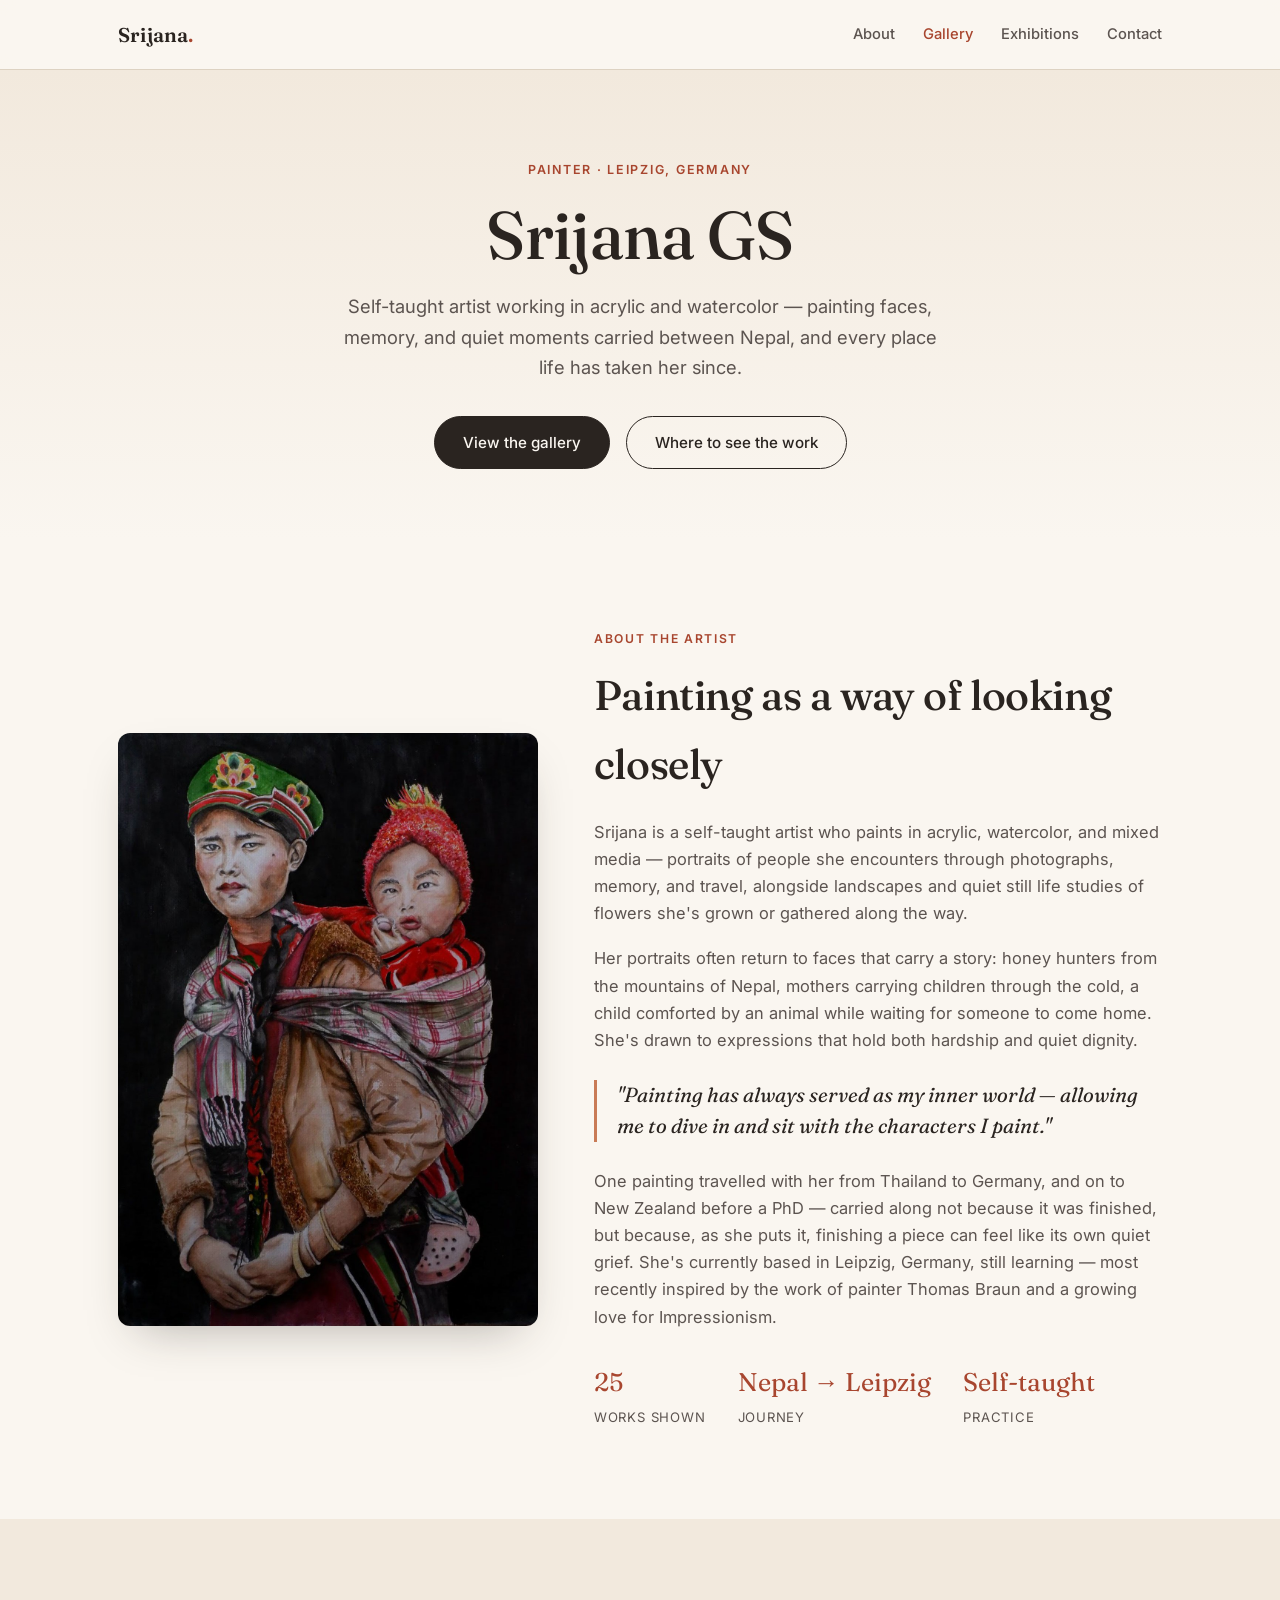
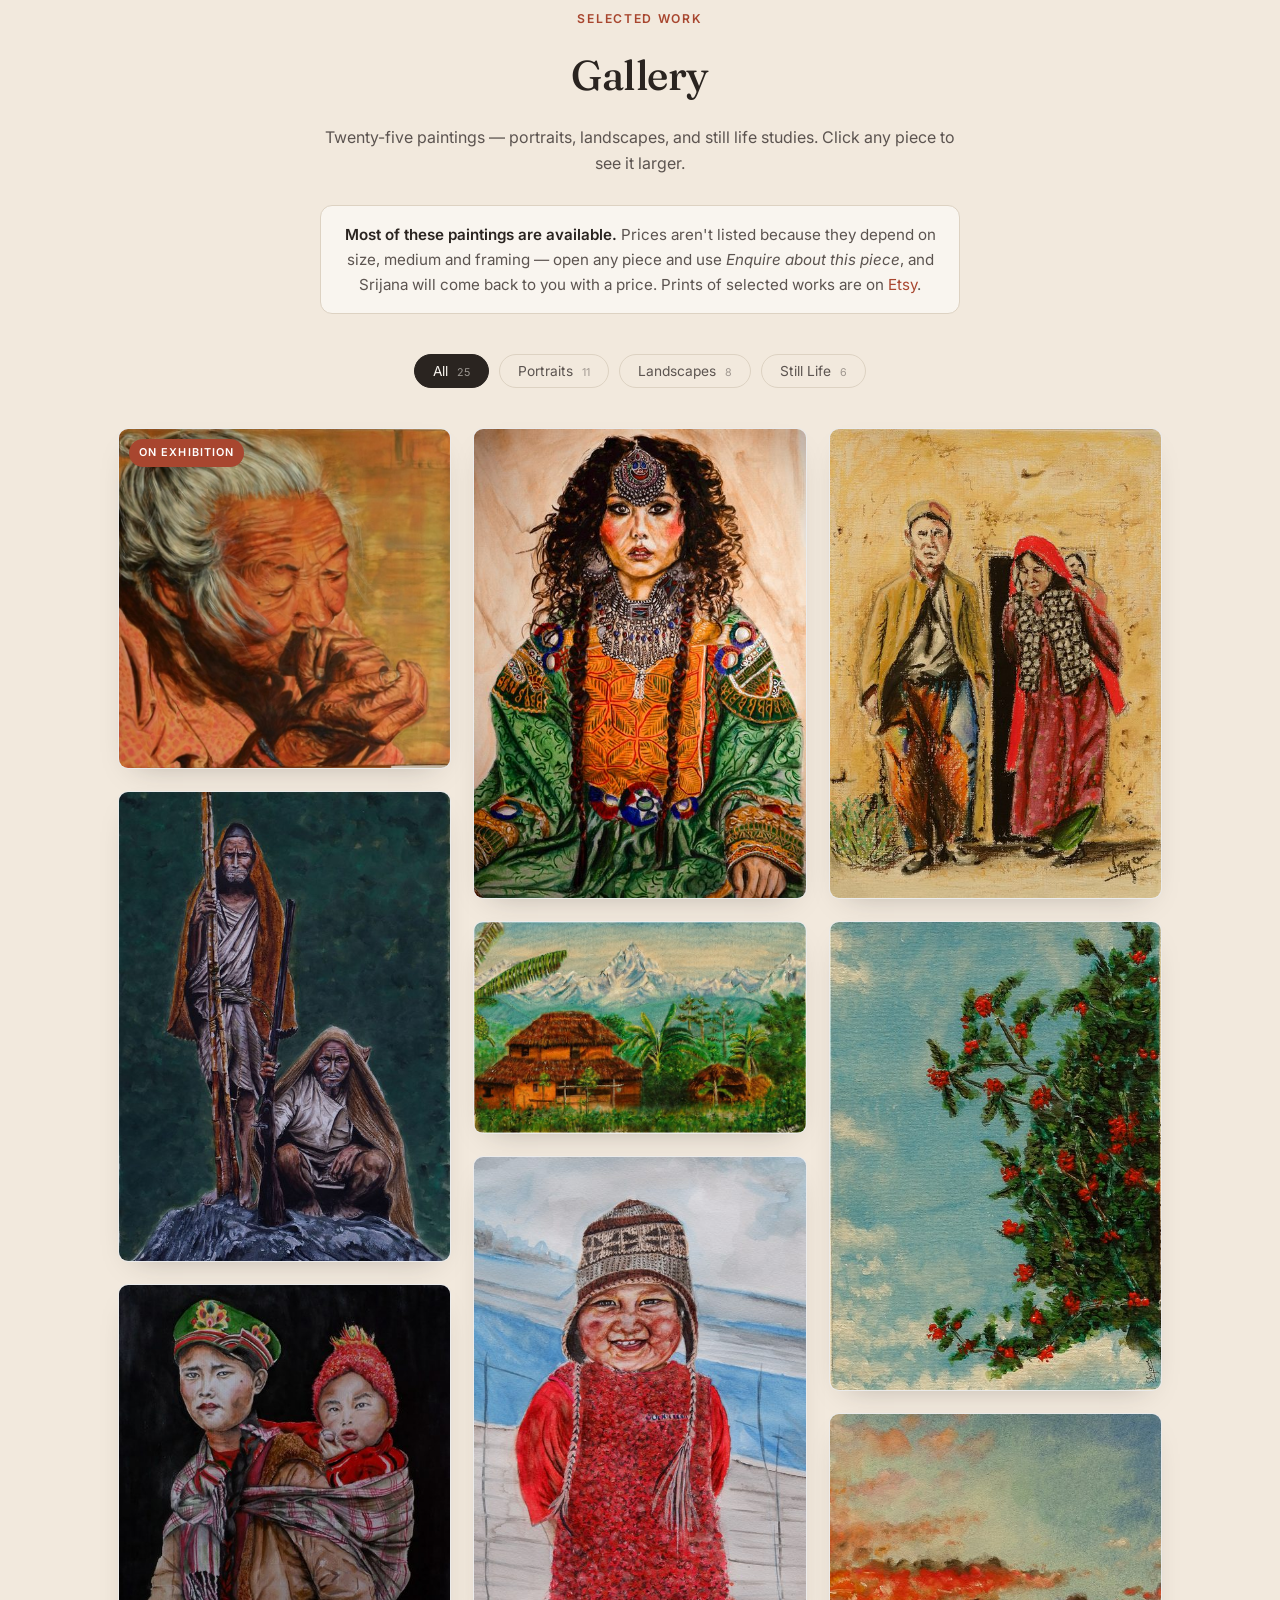
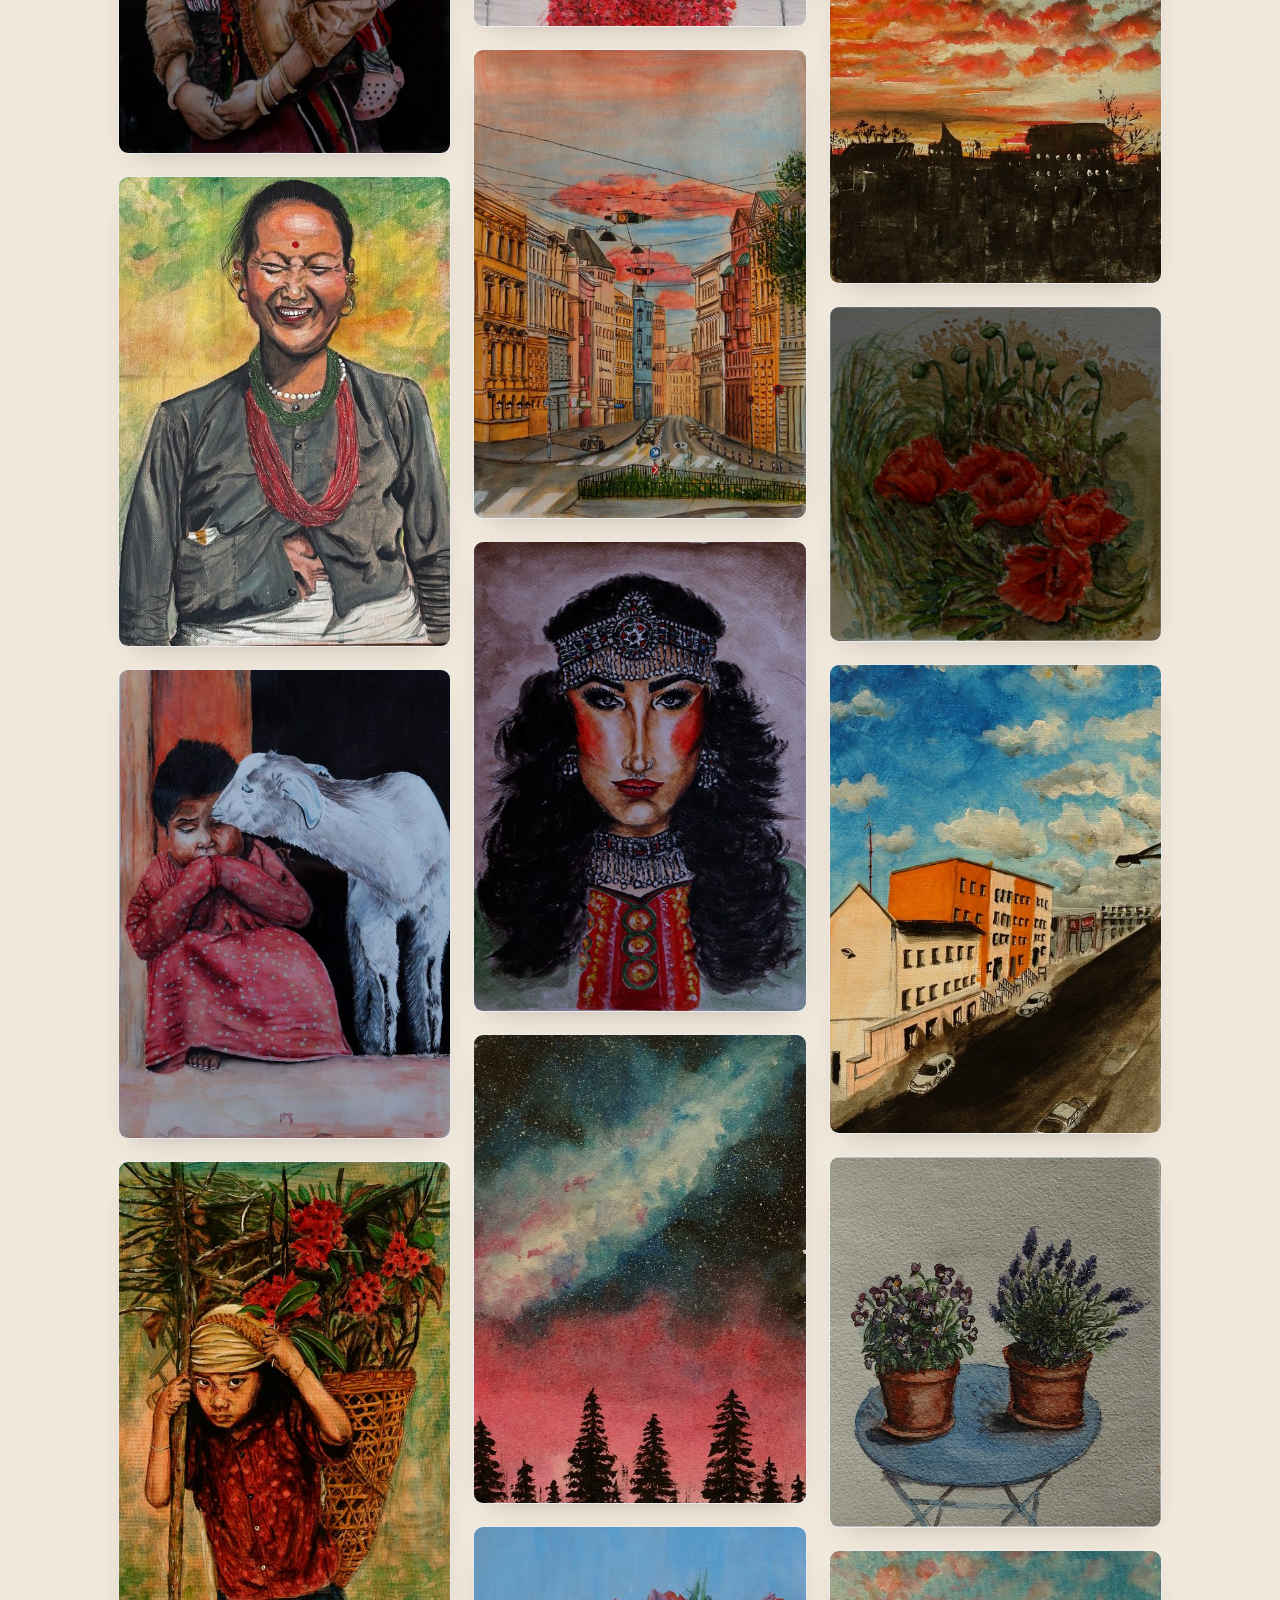
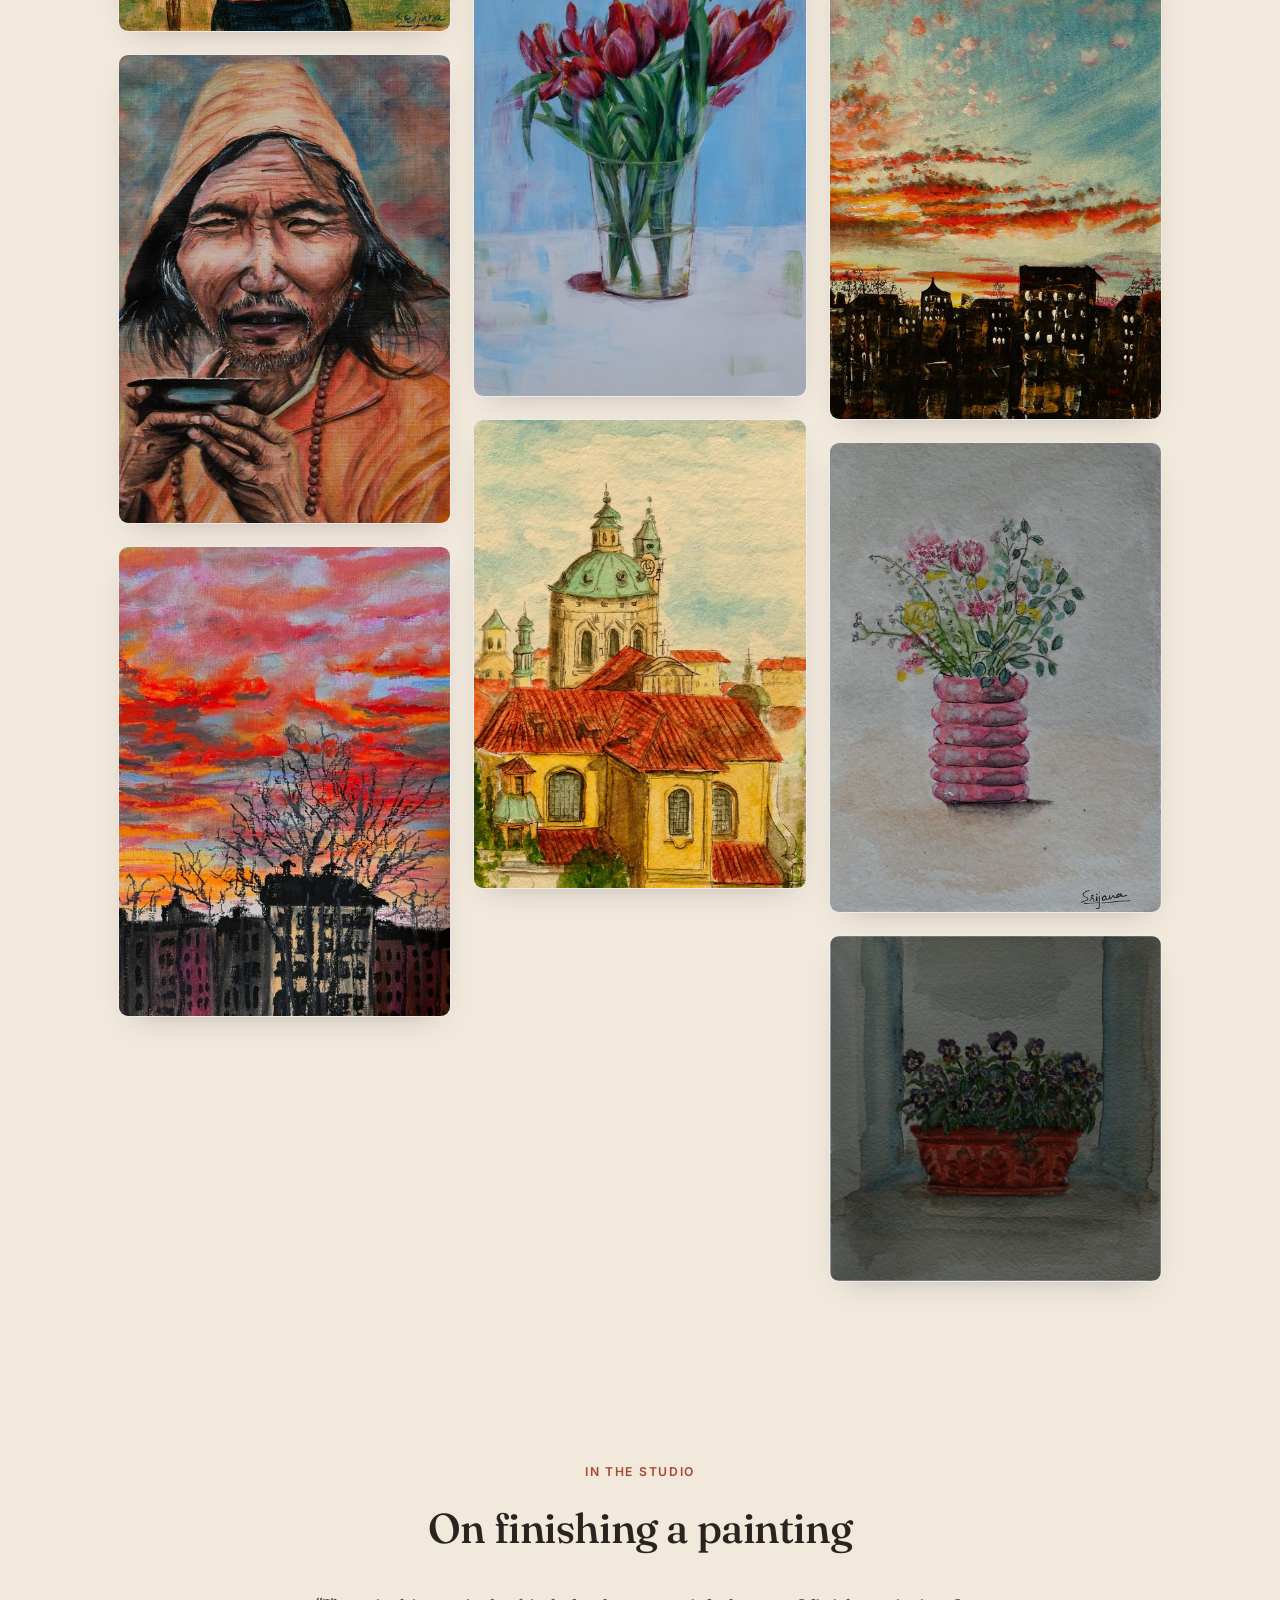
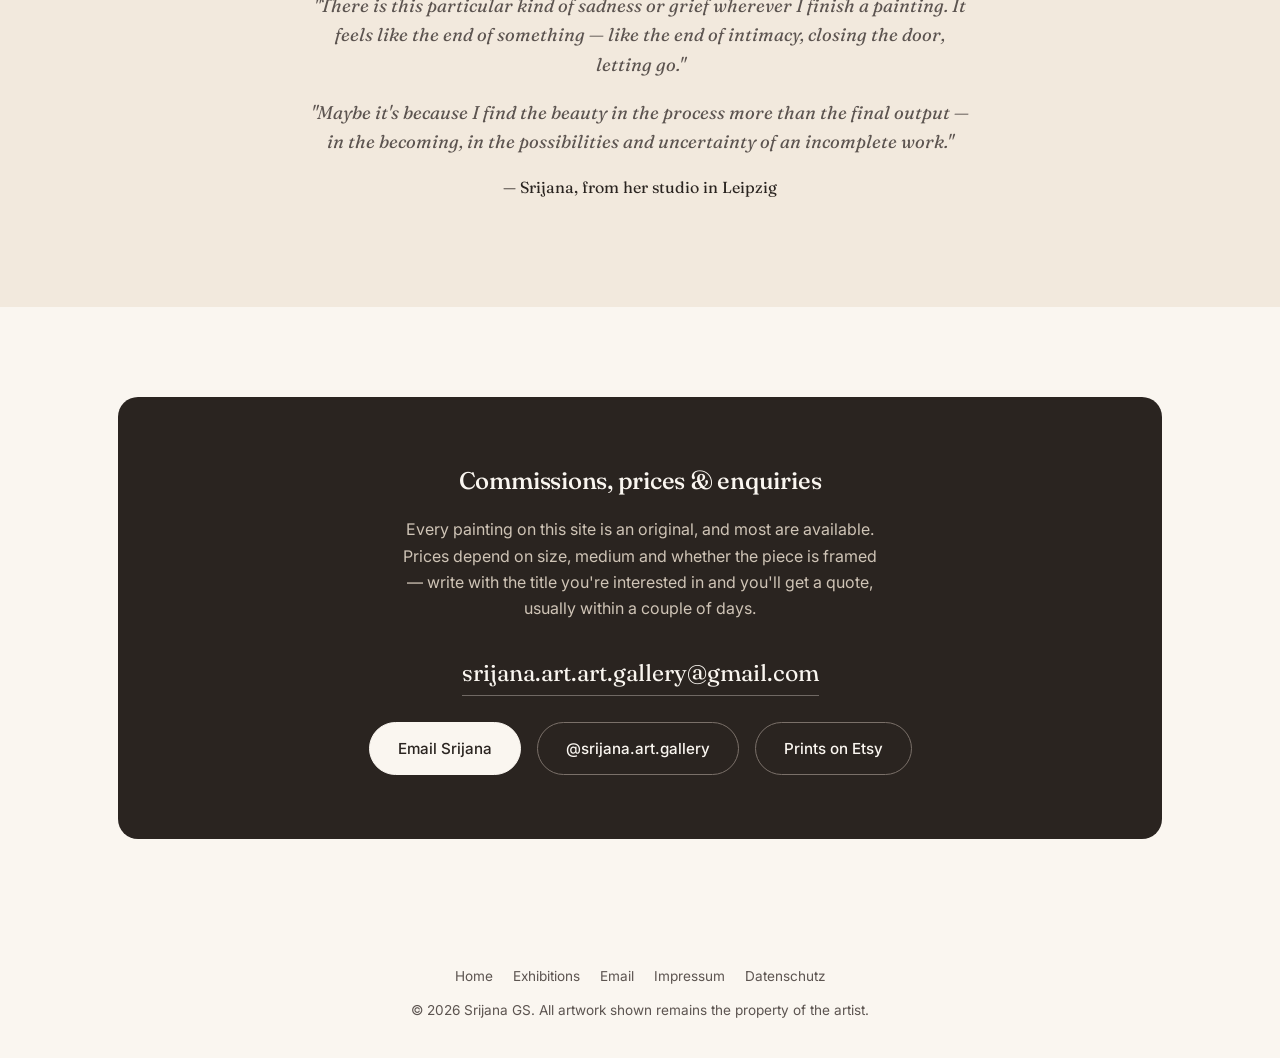
==== index.html @ ed4259ef "Major 1" ====
<!DOCTYPE html>
<html lang="en">
<head>
<meta charset="UTF-8">
<meta name="viewport" content="width=device-width, initial-scale=1.0">
<title>Srijana GS — Artist</title>
<meta name="description" content="Original paintings by Srijana GS — portraits, landscapes and still life in acrylic and watercolour, made between Nepal and Leipzig. Works available; prices on request.">
<meta property="og:title" content="Srijana GS — Artist">
<meta property="og:description" content="Original paintings by Srijana GS — portraits, landscapes and still life in acrylic and watercolour, made between Nepal and Leipzig. Works available; prices on request.">
<meta property="og:type" content="website">
<meta property="og:image" content="images/thumbs/art25.jpg">
<link rel="preconnect" href="https://fonts.googleapis.com">
<link rel="preconnect" href="https://fonts.gstatic.com" crossorigin>
<link href="https://fonts.googleapis.com/css2?family=Fraunces:opsz,wght@9..144,300;9..144,400;9..144,500;9..144,600&family=Inter:wght@300;400;500;600&display=swap" rel="stylesheet">
<link rel="stylesheet" href="css/site.css">
</head>
<body>
<a class="skip-link" href="#main">Skip to content</a>
<header class="site-nav">
  <div class="nav-inner">
    <a class="brand" href="index.html" style="color:inherit;text-decoration:none">Srijana<span>.</span></a>
    <nav class="links">
      <a href="index.html#about">About</a>
      <a href="index.html#gallery" class="current">Gallery</a>
      <a href="exhibitions.html">Exhibitions</a>
      <a href="index.html#contact">Contact</a>
    </nav>
  </div>
</header>
<main id="main">

<section class="hero">
  <div class="wrap">
    <div class="kicker">Painter · Leipzig, Germany</div>
    <h1>Srijana GS</h1>
    <p class="lede">Self-taught artist working in acrylic and watercolor — painting faces, memory, and quiet moments carried between Nepal, and every place life has taken her since.</p>
    <div class="cta-row">
      <a href="#gallery" class="btn btn-solid">View the gallery</a>
      <a href="exhibitions.html" class="btn btn-outline">Where to see the work</a>
    </div>
  </div>
</section>

<section id="about">
  <div class="wrap about-grid">
    <div class="about-portrait">
      <img src="images/web/art1.jpg" width="1275" height="1800" alt="Portrait painting by Srijana GS of a mother carrying her child in a traditional woven wrap">
    </div>
    <div class="about-text">
      <div class="section-head" style="text-align:left; margin: 0 0 20px;">
        <div class="kicker">About the artist</div>
        <h2 style="margin-bottom: 0;">Painting as a way of looking closely</h2>
      </div>
      <p>Srijana is a self-taught artist who paints in acrylic, watercolor, and mixed media — portraits of people she encounters through photographs, memory, and travel, alongside landscapes and quiet still life studies of flowers she's grown or gathered along the way.</p>
      <p>Her portraits often return to faces that carry a story: honey hunters from the mountains of Nepal, mothers carrying children through the cold, a child comforted by an animal while waiting for someone to come home. She's drawn to expressions that hold both hardship and quiet dignity.</p>
      <div class="quote">"Painting has always served as my inner world — allowing me to dive in and sit with the characters I paint."</div>
      <p>One painting travelled with her from Thailand to Germany, and on to New Zealand before a PhD — carried along not because it was finished, but because, as she puts it, finishing a piece can feel like its own quiet grief. She's currently based in Leipzig, Germany, still learning — most recently inspired by the work of painter Thomas Braun and a growing love for Impressionism.</p>
      <div class="about-facts">
        <div class="fact"><span class="num">25</span><span class="label">Works shown</span></div>
        <div class="fact"><span class="num">Nepal → Leipzig</span><span class="label">Journey</span></div>
        <div class="fact"><span class="num">Self-taught</span><span class="label">Practice</span></div>
      </div>
    </div>
  </div>
</section>

<section id="gallery" style="background: var(--paper-warm);">
  <div class="wrap">
    <div class="section-head">
      <div class="kicker">Selected work</div>
      <h2>Gallery</h2>
      <p>Twenty-five paintings — portraits, landscapes, and still life studies. Click any piece to see it larger.</p>
    </div>

    <div class="avail-note">
      <strong>Most of these paintings are available.</strong> Prices aren't listed because they depend on size, medium and framing — open any piece and use <em>Enquire about this piece</em>, and Srijana will come back to you with a price. Prints of selected works are on <a href="https://www.etsy.com/shop/SrijanaArtGallery" target="_blank" rel="noopener">Etsy</a>.
    </div>

    <div class="gallery-filter">
      <button class="filter-btn active" data-filter="all">All <span class="count">25</span></button>
      <button class="filter-btn" data-filter="portrait">Portraits <span class="count">11</span></button>
      <button class="filter-btn" data-filter="landscape">Landscapes <span class="count">8</span></button>
      <button class="filter-btn" data-filter="still-life">Still Life <span class="count">6</span></button>
    </div>

    <div class="gallery-grid">
      <figure class="art-card" data-cat="portrait" tabindex="0" role="button" aria-label="View The Morning Pipe larger"
              data-full="images/web/art25.jpg"
              data-title="The Morning Pipe"
              data-medium="Acrylic on canvas"
              data-desc="An elderly woman draws on her pipe, both hands cupped around it, the whole painting held within one range of warm ochre and rose. This is the work now hanging in the open-air gallery at Am Kunstwinkel in Markkleeberg."
              data-exhibition="exhibition-kunstwinkel.html">
        <span class="badge badge-exhibited">On exhibition</span>
        <img src="images/thumbs/art25.jpg" width="1510" height="1545" loading="lazy" decoding="async" alt="Painting of an elderly woman with grey hair smoking a pipe held in both cupped hands">
        <figcaption class="art-caption"><strong>The Morning Pipe</strong>Acrylic on canvas</figcaption>
      </figure>

      <figure class="art-card" data-cat="portrait" tabindex="0" role="button" aria-label="View Honey Hunters of Nepal larger"
              data-full="images/web/art3.jpg"
              data-title="Honey Hunters of Nepal"
              data-medium="Acrylic on 180gsm paper, A3"
              data-desc="Begun in February 2022 and completed over a year and a half later, referenced from a documentary cover photo by a French journalist. “I was captivated by the intensity in their eyes, the fearless expression on their faces, and their unwavering courage.”">
        <img src="images/thumbs/art3.jpg" width="1275" height="1800" loading="lazy" decoding="async" alt="Painting of two honey hunters of Nepal on a rock, one standing with a pole and one crouching">
        <figcaption class="art-caption"><strong>Honey Hunters of Nepal</strong>Acrylic on 180gsm paper, A3</figcaption>
      </figure>

      <figure class="art-card" data-cat="portrait" tabindex="0" role="button" aria-label="View Carried larger"
              data-full="images/web/art1.jpg"
              data-title="Carried"
              data-medium="Watercolour"
              data-desc="A painting close to the artist&#x27;s heart — begun in Thailand and completed in Germany before travelling on to New Zealand for the start of a PhD. “I have carried this painting wherever I go, and each time I see it, it reminds me to keep practicing art.”">
        <img src="images/thumbs/art1.jpg" width="1275" height="1800" loading="lazy" decoding="async" alt="Watercolour portrait of a mother carrying her child on her back in a plaid woven wrap">
        <figcaption class="art-caption"><strong>Carried</strong>Watercolour</figcaption>
      </figure>

      <figure class="art-card" data-cat="portrait" tabindex="0" role="button" aria-label="View Laughter larger"
              data-full="images/web/art16.jpg"
              data-title="Laughter"
              data-medium="Acrylic on canvas"
              data-desc="A woman caught mid-laugh, eyes closed, coral and pearl at her throat — a portrait about joy more than likeness.">
        <img src="images/thumbs/art16.jpg" width="1275" height="1800" loading="lazy" decoding="async" alt="Portrait of a laughing woman wearing red coral and white pearl necklaces">
        <figcaption class="art-caption"><strong>Laughter</strong>Acrylic on canvas</figcaption>
      </figure>

      <figure class="art-card" data-cat="portrait" tabindex="0" role="button" aria-label="View Waiting larger"
              data-full="images/web/art6.jpg"
              data-title="Waiting"
              data-medium="Watercolour &amp; mixed media"
              data-desc="The second time the artist has returned to this scene: a goat consoling a child who is home alone, waiting for her mother to return. “I can never get enough of this picture.”">
        <img src="images/thumbs/art6.jpg" width="1275" height="1800" loading="lazy" decoding="async" alt="Painting of a young child in a red dress comforted by a white goat in a doorway">
        <figcaption class="art-caption"><strong>Waiting</strong>Watercolour &amp; mixed media</figcaption>
      </figure>

      <figure class="art-card" data-cat="portrait" tabindex="0" role="button" aria-label="View Carrying Rhododendrons larger"
              data-full="images/web/art9.jpg"
              data-title="Carrying Rhododendrons"
              data-medium="Acrylic on canvas"
              data-desc="A girl steadies a doko basket heavy with lali gurans, caught mid-step on the walk home.">
        <img src="images/thumbs/art9.jpg" width="1275" height="1800" loading="lazy" decoding="async" alt="Painting of a girl carrying a woven basket filled with red rhododendron branches">
        <figcaption class="art-caption"><strong>Carrying Rhododendrons</strong>Acrylic on canvas</figcaption>
      </figure>

      <figure class="art-card" data-cat="portrait" tabindex="0" role="button" aria-label="View Butter Tea larger"
              data-full="images/web/art4.jpg"
              data-title="Butter Tea"
              data-medium="Acrylic"
              data-desc="An older man in saffron pauses over a bowl held in both hands — prayer beads, long hair, and a face weathered by altitude.">
        <img src="images/thumbs/art4.jpg" width="1275" height="1800" loading="lazy" decoding="async" alt="Acrylic portrait of an older man in an orange robe drinking from a bowl held in both hands">
        <figcaption class="art-caption"><strong>Butter Tea</strong>Acrylic</figcaption>
      </figure>

      <figure class="art-card" data-cat="landscape" tabindex="0" role="button" aria-label="View Sky on Fire larger"
              data-full="images/web/art13.jpg"
              data-title="Sky on Fire"
              data-medium="Acrylic"
              data-desc="A bare winter tree held against a sunset that fills the whole upper half of the paper.">
        <img src="images/thumbs/art13.jpg" width="1275" height="1800" loading="lazy" decoding="async" alt="Acrylic painting of a bare tree silhouetted against a fiery red and orange sunset over buildings">
        <figcaption class="art-caption"><strong>Sky on Fire</strong>Acrylic</figcaption>
      </figure>

      <figure class="art-card" data-cat="portrait" tabindex="0" role="button" aria-label="View The Green Dress larger"
              data-full="images/web/art17.jpg"
              data-title="The Green Dress"
              data-medium="Acrylic &amp; watercolour"
              data-desc="Embroidery, mirrorwork and silver rendered thread by thread around a calm, direct gaze.">
        <img src="images/thumbs/art17.jpg" width="1275" height="1800" loading="lazy" decoding="async" alt="Portrait of a woman in an embroidered green and orange dress with silver jewellery and long braids">
        <figcaption class="art-caption"><strong>The Green Dress</strong>Acrylic &amp; watercolour</figcaption>
      </figure>

      <figure class="art-card" data-cat="landscape" tabindex="0" role="button" aria-label="View Home Below the Mountains larger"
              data-full="images/web/art22.jpg"
              data-title="Home Below the Mountains"
              data-medium="Acrylic"
              data-desc="A thatched house among banana palms, with the snow peaks standing over the valley behind it.">
        <img src="images/thumbs/art22.jpg" width="1725" height="1102" loading="lazy" decoding="async" alt="Acrylic painting of a thatched Nepali house among green palms with snow mountains behind">
        <figcaption class="art-caption"><strong>Home Below the Mountains</strong>Acrylic</figcaption>
      </figure>

      <figure class="art-card" data-cat="portrait" tabindex="0" role="button" aria-label="View Winter Smile larger"
              data-full="images/web/art2.jpg"
              data-title="Winter Smile"
              data-medium="Watercolour"
              data-desc="A child grinning out from under a knitted cap, bundled in red against the snow and the open sky behind.">
        <img src="images/thumbs/art2.jpg" width="1275" height="1800" loading="lazy" decoding="async" alt="Watercolour portrait of a smiling child in a knitted hat and red clothing in a snowy landscape">
        <figcaption class="art-caption"><strong>Winter Smile</strong>Watercolour</figcaption>
      </figure>

      <figure class="art-card" data-cat="landscape" tabindex="0" role="button" aria-label="View Street at Dusk larger"
              data-full="images/web/art7.jpg"
              data-title="Street at Dusk"
              data-medium="Watercolour"
              data-desc="Tram wires strung across a European street as the evening sky turns coral above the rooftops.">
        <img src="images/thumbs/art7.jpg" width="1275" height="1800" loading="lazy" decoding="async" alt="Watercolour of a European city street with tram wires and coral clouds at sunset">
        <figcaption class="art-caption"><strong>Street at Dusk</strong>Watercolour</figcaption>
      </figure>

      <figure class="art-card" data-cat="portrait" tabindex="0" role="button" aria-label="View Adorned larger"
              data-full="images/web/art8.jpg"
              data-title="Adorned"
              data-medium="Acrylic"
              data-desc="A portrait built around silver — headdress, choker, and the steady, unblinking gaze beneath them.">
        <img src="images/thumbs/art8.jpg" width="1275" height="1800" loading="lazy" decoding="async" alt="Portrait of a woman wearing an ornate silver headdress and choker with dark curled hair">
        <figcaption class="art-caption"><strong>Adorned</strong>Acrylic</figcaption>
      </figure>

      <figure class="art-card" data-cat="landscape" tabindex="0" role="button" aria-label="View Milky Way larger"
              data-full="images/web/art14.jpg"
              data-title="Milky Way"
              data-medium="Watercolour"
              data-desc="Pines cut black against the galaxy, with the last of the sunset still glowing along the horizon.">
        <img src="images/thumbs/art14.jpg" width="1275" height="1800" loading="lazy" decoding="async" alt="Watercolour of the Milky Way over silhouetted pine trees with a pink horizon">
        <figcaption class="art-caption"><strong>Milky Way</strong>Watercolour</figcaption>
      </figure>

      <figure class="art-card" data-cat="still-life" tabindex="0" role="button" aria-label="View Tulips in a Glass larger"
              data-full="images/web/art5.jpg"
              data-title="Tulips in a Glass"
              data-medium="Acrylic"
              data-desc="Red tulips leaning out of a plain drinking glass, painted loosely against a wash of spring blue.">
        <img src="images/thumbs/art5.jpg" width="1273" height="1800" loading="lazy" decoding="async" alt="Acrylic still life of red tulips in a clear glass against a blue background">
        <figcaption class="art-caption"><strong>Tulips in a Glass</strong>Acrylic</figcaption>
      </figure>

      <figure class="art-card" data-cat="landscape" tabindex="0" role="button" aria-label="View Red Roofs larger"
              data-full="images/web/art18.jpg"
              data-title="Red Roofs"
              data-medium="Watercolour"
              data-desc="Tiled rooftops climbing towards a green copper dome — an old European city seen from above.">
        <img src="images/thumbs/art18.jpg" width="1275" height="1800" loading="lazy" decoding="async" alt="Watercolour of red tiled rooftops and a green copper dome in an old European city">
        <figcaption class="art-caption"><strong>Red Roofs</strong>Watercolour</figcaption>
      </figure>

      <figure class="art-card" data-cat="portrait" tabindex="0" role="button" aria-label="View In the Doorway larger"
              data-full="images/web/art15.jpg"
              data-title="In the Doorway"
              data-medium="Pastel"
              data-desc="Two figures pausing at a threshold, drawn in soft pastel on a sun-warmed ochre wall.">
        <img src="images/thumbs/art15.jpg" width="1275" height="1800" loading="lazy" decoding="async" alt="Pastel drawing of a man and a woman in a red headscarf standing beside a dark doorway">
        <figcaption class="art-caption"><strong>In the Doorway</strong>Pastel</figcaption>
      </figure>

      <figure class="art-card" data-cat="still-life" tabindex="0" role="button" aria-label="View Berries Against the Sky larger"
              data-full="images/web/art23.jpg"
              data-title="Berries Against the Sky"
              data-medium="Acrylic"
              data-desc="Looking straight up through a berry-laden branch into a clouded blue — painted from below.">
        <img src="images/thumbs/art23.jpg" width="1275" height="1800" loading="lazy" decoding="async" alt="Acrylic painting of red berries and green foliage against a blue and white sky">
        <figcaption class="art-caption"><strong>Berries Against the Sky</strong>Acrylic</figcaption>
      </figure>

      <figure class="art-card" data-cat="landscape" tabindex="0" role="button" aria-label="View Evening Sky II larger"
              data-full="images/web/art11.jpg"
              data-title="Evening Sky II"
              data-medium="Watercolour"
              data-desc="The same hour, painted again — banks of cloud catching fire above a low, darkening skyline.">
        <img src="images/thumbs/art11.jpg" width="1275" height="1800" loading="lazy" decoding="async" alt="Watercolour of red and orange sunset clouds above a dark rooftop skyline">
        <figcaption class="art-caption"><strong>Evening Sky II</strong>Watercolour</figcaption>
      </figure>

      <figure class="art-card" data-cat="still-life" tabindex="0" role="button" aria-label="View Poppies, Study larger"
              data-full="images/web/art20.jpg"
              data-title="Poppies, Study"
              data-medium="Watercolour sketchbook"
              data-desc="A sketchbook study of poppies, made while the artist was studying the work of painter Thomas Braun and his admiration for Monet. “His way of thinking about painting felt honest, generous, and perspective-shifting.”">
        <img src="images/thumbs/art20.jpg" width="1178" height="1187" loading="lazy" decoding="async" alt="Watercolour sketchbook study of red poppies and seed heads">
        <figcaption class="art-caption"><strong>Poppies, Study</strong>Watercolour sketchbook</figcaption>
      </figure>

      <figure class="art-card" data-cat="landscape" tabindex="0" role="button" aria-label="View Corner House larger"
              data-full="images/web/art12.jpg"
              data-title="Corner House"
              data-medium="Acrylic"
              data-desc="An orange corner block under a big, moving sky — a quiet street painted from an upstairs window.">
        <img src="images/thumbs/art12.jpg" width="1275" height="1800" loading="lazy" decoding="async" alt="Acrylic painting of an orange corner building on a street beneath a cloudy blue sky">
        <figcaption class="art-caption"><strong>Corner House</strong>Acrylic</figcaption>
      </figure>

      <figure class="art-card" data-cat="still-life" tabindex="0" role="button" aria-label="View Two Pots larger"
              data-full="images/web/art19.jpg"
              data-title="Two Pots"
              data-medium="Watercolour"
              data-desc="Pansies and lavender sharing a blue bistro table, painted in a single quiet sitting.">
        <img src="images/thumbs/art19.jpg" width="1114" height="1241" loading="lazy" decoding="async" alt="Watercolour of two terracotta pots of pansies and lavender on a blue garden table">
        <figcaption class="art-caption"><strong>Two Pots</strong>Watercolour</figcaption>
      </figure>

      <figure class="art-card" data-cat="landscape" tabindex="0" role="button" aria-label="View Evening Sky I larger"
              data-full="images/web/art10.jpg"
              data-title="Evening Sky I"
              data-medium="Watercolour"
              data-desc="A small study of dusk — lit windows appearing one by one beneath a sky still burning at the edges.">
        <img src="images/thumbs/art10.jpg" width="1275" height="1800" loading="lazy" decoding="async" alt="Small watercolour study of a city skyline at sunset with lit windows">
        <figcaption class="art-caption"><strong>Evening Sky I</strong>Watercolour</figcaption>
      </figure>

      <figure class="art-card" data-cat="still-life" tabindex="0" role="button" aria-label="View Wildflowers larger"
              data-full="images/web/art24.jpg"
              data-title="Wildflowers"
              data-medium="Watercolour"
              data-desc="A handful of garden flowers dropped into a coiled clay vase, loose and unfussed.">
        <img src="images/thumbs/art24.jpg" width="1275" height="1800" loading="lazy" decoding="async" alt="Watercolour of small wildflowers in a coiled pink clay vase">
        <figcaption class="art-caption"><strong>Wildflowers</strong>Watercolour</figcaption>
      </figure>

      <figure class="art-card" data-cat="still-life" tabindex="0" role="button" aria-label="View Window Box larger"
              data-full="images/web/art21.jpg"
              data-title="Window Box"
              data-medium="Watercolour"
              data-desc="Dark pansies crowding a terracotta trough set into a cool stone window ledge.">
        <img src="images/thumbs/art21.jpg" width="1122" height="1170" loading="lazy" decoding="async" alt="Watercolour of purple pansies in a terracotta window box on a stone ledge">
        <figcaption class="art-caption"><strong>Window Box</strong>Watercolour</figcaption>
      </figure>
    </div>
  </div>
</section>

<section id="process" class="process">
  <div class="wrap process-grid">
    <div class="section-head" style="margin-bottom: 28px;">
      <div class="kicker">In the studio</div>
      <h2 style="margin-bottom: 0;">On finishing a painting</h2>
    </div>
    <div class="process-text">
      <p>"There is this particular kind of sadness or grief wherever I finish a painting. It feels like the end of something — like the end of intimacy, closing the door, letting go."</p>
      <p>"Maybe it's because I find the beauty in the process more than the final output — in the becoming, in the possibilities and uncertainty of an incomplete work."</p>
      <p style="color: var(--ink); font-style: normal; font-size: 1rem;">— Srijana, from her studio in Leipzig</p>
    </div>
  </div>
</section>

<section id="contact">
  <div class="wrap">
    <div class="contact-box">
      <h2>Commissions, prices &amp; enquiries</h2>
      <p>Every painting on this site is an original, and most are available. Prices depend on size, medium and whether the piece is framed — write with the title you're interested in and you'll get a quote, usually within a couple of days.</p>
      <a class="contact-email" href="mailto:srijana.art.art.gallery@gmail.com">srijana.art.art.gallery@gmail.com</a>
      <div class="contact-links">
        <a href="mailto:srijana.art.art.gallery@gmail.com?subject=Painting%20enquiry" class="btn btn-solid">Email Srijana</a>
        <a href="https://www.instagram.com/srijana.art.gallery/" target="_blank" rel="noopener" class="btn btn-outline">@srijana.art.gallery</a>
        <a href="https://www.etsy.com/shop/SrijanaArtGallery" target="_blank" rel="noopener" class="btn btn-outline">Prints on Etsy</a>
      </div>
    </div>
  </div>
</section>
</main>
<footer>
  <div class="wrap">
    <div class="footer-links">
      <a href="index.html">Home</a>
      <a href="exhibitions.html">Exhibitions</a>
      <a href="mailto:srijana.art.art.gallery@gmail.com">Email</a>
      <a href="impressum.html">Impressum</a>
      <a href="datenschutz.html">Datenschutz</a>
    </div>
    &copy; <span id="year">2026</span> Srijana GS. All artwork shown remains the property of the artist.
  </div>
</footer>
<script>document.getElementById('year').textContent = new Date().getFullYear();</script>

<div class="lightbox" id="lightbox" role="dialog" aria-modal="true" aria-label="Artwork viewer">
  <button class="lb-btn lightbox-close" id="lb-close" aria-label="Close">&times;</button>
  <button class="lb-btn lightbox-prev" id="lb-prev" aria-label="Previous artwork">&#8249;</button>
  <button class="lb-btn lightbox-next" id="lb-next" aria-label="Next artwork">&#8250;</button>
  <div class="lightbox-content">
    <img id="lightbox-img" src="" alt="">
    <div class="lightbox-info">
      <strong id="lightbox-title"></strong>
      <span class="medium" id="lightbox-medium"></span>
      <p id="lightbox-desc"></p>
      <div class="lightbox-actions">
        <a class="btn btn-solid" id="lb-enquire" href="#">Enquire about this piece</a>
        <a class="btn btn-outline hidden" id="lb-exhibition" href="#">See it on exhibition</a>
      </div>
    </div>
  </div>
  <div class="lightbox-counter" id="lightbox-counter"></div>
</div>

<script>
(function () {
  var EMAIL = 'srijana.art.art.gallery@gmail.com';
  var cards    = Array.prototype.slice.call(document.querySelectorAll('.art-card'));
  var lightbox = document.getElementById('lightbox');
  if (!lightbox || !cards.length) return;
  var lbImg    = document.getElementById('lightbox-img');
  var enquire  = document.getElementById('lb-enquire');
  var exhLink  = document.getElementById('lb-exhibition');
  var current  = -1;
  var lastFocus = null;

  function visibleCards() {
    return cards.filter(function (c) { return !c.classList.contains('hidden'); });
  }

  // Builds the prefilled enquiry email so the visitor never has to describe the piece.
  function mailtoFor(card) {
    var title  = card.dataset.title;
    var medium = card.dataset.medium;
    var subject = 'Enquiry: "' + title + '"';
    var body =
      'Hello Srijana,\n\n' +
      'I saw "' + title + '" (' + medium + ') on your website and would like to know more.\n\n' +
      'Could you tell me:\n' +
      '  \u2022 the price\n' +
      '  \u2022 the size, and whether it is framed\n' +
      '  \u2022 whether it can be shipped, and roughly what that would cost\n\n' +
      'Thank you,\n';
    return 'mailto:' + EMAIL +
           '?subject=' + encodeURIComponent(subject) +
           '&body='   + encodeURIComponent(body);
  }

  function show(card) {
    var list = visibleCards();
    var i = list.indexOf(card);
    if (i === -1) return;
    current = i;
    lbImg.src = card.dataset.full;
    lbImg.alt = card.querySelector('img').alt;
    document.getElementById('lightbox-title').textContent  = card.dataset.title;
    document.getElementById('lightbox-medium').textContent = card.dataset.medium;
    document.getElementById('lightbox-desc').textContent   = card.dataset.desc;
    document.getElementById('lightbox-counter').textContent = (i + 1) + ' / ' + list.length;
    enquire.href = mailtoFor(card);
    if (card.dataset.exhibition) {
      exhLink.href = card.dataset.exhibition;
      exhLink.classList.remove('hidden');
    } else {
      exhLink.classList.add('hidden');
    }
  }

  function open(card) {
    lastFocus = document.activeElement;
    show(card);
    lightbox.classList.add('open');
    document.body.classList.add('no-scroll');
    document.getElementById('lb-close').focus();
  }

  function close() {
    lightbox.classList.remove('open');
    document.body.classList.remove('no-scroll');
    lbImg.src = '';
    if (lastFocus && lastFocus.focus) lastFocus.focus();
  }

  function step(delta) {
    var list = visibleCards();
    if (!list.length) return;
    show(list[(current + delta + list.length) % list.length]);
  }

  cards.forEach(function (card) {
    card.addEventListener('click', function () { open(card); });
    card.addEventListener('keydown', function (e) {
      if (e.key === 'Enter' || e.key === ' ') { e.preventDefault(); open(card); }
    });
  });

  document.getElementById('lb-close').addEventListener('click', close);
  document.getElementById('lb-prev').addEventListener('click', function (e) { e.stopPropagation(); step(-1); });
  document.getElementById('lb-next').addEventListener('click', function (e) { e.stopPropagation(); step(1); });

  lightbox.addEventListener('click', function (e) {
    if (e.target === this || e.target.classList.contains('lightbox-content')) close();
  });

  document.addEventListener('keydown', function (e) {
    if (!lightbox.classList.contains('open')) return;
    if (e.key === 'Escape') close();
    else if (e.key === 'ArrowLeft') step(-1);
    else if (e.key === 'ArrowRight') step(1);
  });

  var touchX = null;
  lightbox.addEventListener('touchstart', function (e) { touchX = e.changedTouches[0].clientX; }, { passive: true });
  lightbox.addEventListener('touchend', function (e) {
    if (touchX === null) return;
    var dx = e.changedTouches[0].clientX - touchX;
    if (Math.abs(dx) > 55) step(dx < 0 ? 1 : -1);
    touchX = null;
  }, { passive: true });

  document.querySelectorAll('.filter-btn').forEach(function (btn) {
    btn.addEventListener('click', function () {
      document.querySelectorAll('.filter-btn').forEach(function (b) { b.classList.remove('active'); });
      btn.classList.add('active');
      var filter = btn.dataset.filter;
      cards.forEach(function (card) {
        card.classList.toggle('hidden', !(filter === 'all' || card.dataset.cat === filter));
      });
    });
  });
})();
</script>

</body>
</html>
---- css/site.css ----
:root {
    --ink: #2a2420;
    --ink-soft: #5c5450;
    --paper: #faf6f0;
    --paper-warm: #f2e9dd;
    --accent: #a8462f;
    --accent-soft: #c97b56;
    --line: #ddd2c2;
    --max-w: 1100px;
  }

  * { box-sizing: border-box; }

  html { scroll-behavior: smooth; }

  body {
    margin: 0;
    background: var(--paper);
    color: var(--ink);
    font-family: 'Inter', system-ui, sans-serif;
    font-weight: 400;
    line-height: 1.65;
    -webkit-font-smoothing: antialiased;
  }
  body.no-scroll { overflow: hidden; }

  h1, h2, h3, .display {
    font-family: 'Fraunces', Georgia, serif;
    font-weight: 500;
    letter-spacing: -0.01em;
    color: var(--ink);
  }

  a { color: var(--accent); text-decoration: none; }
  a:hover { text-decoration: underline; }

  .wrap {
    max-width: var(--max-w);
    margin: 0 auto;
    padding: 0 28px;
  }

  /* ---------- Nav ---------- */
  header.site-nav {
    position: sticky;
    top: 0;
    z-index: 50;
    background: rgba(250, 246, 240, 0.88);
    backdrop-filter: blur(8px);
    border-bottom: 1px solid var(--line);
  }
  .nav-inner {
    max-width: var(--max-w);
    margin: 0 auto;
    padding: 18px 28px;
    display: flex;
    align-items: center;
    justify-content: space-between;
  }
  .brand {
    font-family: 'Fraunces', serif;
    font-size: 1.25rem;
    font-weight: 600;
    letter-spacing: 0.01em;
  }
  .brand span { color: var(--accent); }
  nav.links { display: flex; gap: 28px; }
  nav.links a {
    color: var(--ink-soft);
    font-size: 0.92rem;
    font-weight: 500;
  }
  nav.links a:hover { color: var(--accent); text-decoration: none; }

  /* ---------- Hero ---------- */
  .hero {
    padding: 90px 0 70px;
    text-align: center;
    background: linear-gradient(180deg, var(--paper-warm) 0%, var(--paper) 100%);
  }
  .hero .kicker {
    text-transform: uppercase;
    letter-spacing: 0.14em;
    font-size: 0.78rem;
    color: var(--accent);
    font-weight: 600;
    margin-bottom: 18px;
  }
  .hero h1 {
    font-size: clamp(2.4rem, 6vw, 4.2rem);
    margin: 0 0 20px;
    line-height: 1.08;
  }
  .hero p.lede {
    max-width: 620px;
    margin: 0 auto;
    color: var(--ink-soft);
    font-size: 1.15rem;
  }
  .hero .cta-row {
    margin-top: 34px;
    display: flex;
    gap: 16px;
    justify-content: center;
    flex-wrap: wrap;
  }
  .btn {
    display: inline-block;
    padding: 13px 28px;
    border-radius: 999px;
    font-weight: 500;
    font-size: 0.95rem;
    border: 1px solid var(--ink);
    transition: all 0.2s ease;
  }
  .btn-solid {
    background: var(--ink);
    color: var(--paper);
  }
  .btn-solid:hover { background: var(--accent); border-color: var(--accent); text-decoration: none; color: #fff; }
  .btn-outline {
    background: transparent;
    color: var(--ink);
  }
  .btn-outline:hover { border-color: var(--accent); color: var(--accent); text-decoration: none; }

  /* ---------- Section shared ---------- */
  section { padding: 90px 0; }
  .section-head {
    text-align: center;
    max-width: 640px;
    margin: 0 auto 56px;
  }
  .section-head .kicker {
    text-transform: uppercase;
    letter-spacing: 0.14em;
    font-size: 0.76rem;
    color: var(--accent);
    font-weight: 600;
    margin-bottom: 12px;
  }
  .section-head h2 { font-size: clamp(1.8rem, 4vw, 2.6rem); margin: 0 0 14px; }
  .section-head p { color: var(--ink-soft); margin: 0; }

  /* ---------- About ---------- */
  .about-grid {
    display: grid;
    grid-template-columns: 0.85fr 1.15fr;
    gap: 56px;
    align-items: center;
  }
  .about-portrait {
    border-radius: 12px;
    overflow: hidden;
    box-shadow: 0 20px 45px -20px rgba(42, 36, 32, 0.35);
  }
  .about-portrait img { width: 100%; height: auto; display: block; }
  .about-text p { color: var(--ink-soft); font-size: 1.03rem; margin: 0 0 18px; }
  .about-text p:last-child { margin-bottom: 0; }
  .about-text .quote {
    font-family: 'Fraunces', serif;
    font-style: italic;
    font-size: 1.28rem;
    color: var(--ink);
    line-height: 1.5;
    border-left: 3px solid var(--accent-soft);
    padding-left: 20px;
    margin: 26px 0;
  }
  .about-facts {
    display: flex;
    gap: 32px;
    margin-top: 30px;
    flex-wrap: wrap;
  }
  .fact .num {
    font-family: 'Fraunces', serif;
    font-size: 1.6rem;
    color: var(--accent);
    display: block;
  }
  .fact .label {
    font-size: 0.82rem;
    color: var(--ink-soft);
    text-transform: uppercase;
    letter-spacing: 0.06em;
  }

  /* ---------- Gallery ---------- */
  .gallery-filter {
    display: flex;
    justify-content: center;
    gap: 10px;
    margin-bottom: 40px;
    flex-wrap: wrap;
  }
  .filter-btn {
    border: 1px solid var(--line);
    background: transparent;
    color: var(--ink-soft);
    padding: 8px 18px;
    border-radius: 999px;
    font-size: 0.86rem;
    font-family: 'Inter', sans-serif;
    cursor: pointer;
    transition: all 0.15s ease;
  }
  .filter-btn:hover { border-color: var(--accent-soft); color: var(--accent); }
  .filter-btn.active { background: var(--ink); color: var(--paper); border-color: var(--ink); }
  .filter-btn .count { opacity: 0.55; font-size: 0.78em; margin-left: 5px; }

  /* Masonry columns keep every painting at its true proportions */
  .gallery-grid {
    column-count: 3;
    column-gap: 22px;
  }
  .art-card {
    break-inside: avoid;
    page-break-inside: avoid;
    position: relative;
    margin: 0 0 22px;
    border-radius: 10px;
    overflow: hidden;
    background: #fff;
    border: 1px solid rgba(42, 36, 32, 0.09);
    box-shadow: 0 12px 30px -18px rgba(42, 36, 32, 0.35);
    cursor: zoom-in;
    display: block;
  }
  .art-card:focus-visible { outline: 2px solid var(--accent); outline-offset: 3px; }
  .art-card img {
    width: 100%;
    height: auto;
    display: block;
    transition: transform 0.45s ease;
    background: var(--paper-warm);
  }
  .art-card:hover img { transform: scale(1.035); }
  .art-caption {
    position: absolute;
    inset: auto 0 0 0;
    background: linear-gradient(180deg, transparent, rgba(20,15,12,0.88) 70%);
    color: #f7f1e8;
    padding: 40px 16px 14px;
    font-size: 0.84rem;
    opacity: 0;
    transition: opacity 0.25s ease;
    pointer-events: none;
  }
  .art-card:hover .art-caption,
  .art-card:focus-visible .art-caption { opacity: 1; }
  .art-caption strong { display: block; font-family: 'Fraunces', serif; font-size: 1.02rem; margin-bottom: 2px; font-weight: 500; }

  @media (hover: none) {
    .art-caption { opacity: 1; }
  }

  .art-card.hidden { display: none; }

  /* ---------- Lightbox ---------- */
  .lightbox {
    display: none;
    position: fixed;
    inset: 0;
    background: rgba(18, 13, 10, 0.975);
    backdrop-filter: blur(6px);
    z-index: 100;
    align-items: center;
    justify-content: center;
    padding: 60px 72px 76px;
  }
  .lightbox.open { display: flex; }
  .lightbox-content {
    max-width: 900px;
    width: 100%;
    text-align: center;
  }
  .lightbox-content img {
    max-width: 100%;
    max-height: 66vh;
    width: auto;
    border-radius: 6px;
    box-shadow: 0 30px 70px rgba(0,0,0,0.55);
  }
  .lightbox-info { color: #f2ece2; margin-top: 20px; }
  .lightbox-info strong { font-family: 'Fraunces', serif; font-size: 1.3rem; display: block; margin-bottom: 4px; font-weight: 500; }
  .lightbox-info .medium {
    display: block;
    font-size: 0.8rem;
    text-transform: uppercase;
    letter-spacing: 0.12em;
    color: var(--accent-soft);
    margin-bottom: 12px;
  }
  .lightbox-info p { color: #cfc4b6; font-size: 0.95rem; max-width: 580px; margin: 0 auto; }
  .lb-btn {
    position: absolute;
    background: none;
    border: none;
    color: #f2ece2;
    cursor: pointer;
    line-height: 1;
    padding: 10px 14px;
    border-radius: 999px;
    transition: background 0.15s ease;
  }
  .lb-btn:hover { background: rgba(255,255,255,0.12); }
  .lightbox-close { top: 20px; right: 24px; font-size: 1.9rem; }
  .lightbox-prev, .lightbox-next { top: 50%; transform: translateY(-50%); font-size: 2.2rem; }
  .lightbox-prev { left: 14px; }
  .lightbox-next { right: 14px; }
  .lightbox-counter {
    position: absolute;
    bottom: 20px;
    left: 0; right: 0;
    text-align: center;
    color: #8d827a;
    font-size: 0.8rem;
    letter-spacing: 0.1em;
  }

  /* ---------- Process strip ---------- */
  .process { background: var(--paper-warm); }
  .process-grid {
    max-width: 720px;
    margin: 0 auto;
    text-align: center;
  }
  .process-text p {
    color: var(--ink-soft);
    font-size: 1.15rem;
    font-family: 'Fraunces', serif;
    font-style: italic;
    line-height: 1.6;
  }

  /* ---------- Contact ---------- */
  .contact-box {
    background: var(--ink);
    color: var(--paper);
    border-radius: 20px;
    padding: 64px 48px;
    text-align: center;
  }
  .contact-box h2 { color: var(--paper); margin: 0 0 16px; }
  .contact-box p { color: #cfc4b6; max-width: 480px; margin: 0 auto 32px; }
  .contact-links {
    display: flex;
    justify-content: center;
    gap: 16px;
    flex-wrap: wrap;
  }
  .contact-links a.btn-solid {
    background: var(--paper);
    color: var(--ink);
    border-color: var(--paper);
  }
  .contact-links a.btn-solid:hover { background: var(--accent-soft); border-color: var(--accent-soft); color: #fff; }
  .contact-links a.btn-outline {
    border-color: #7a7069;
    color: var(--paper);
  }
  .contact-links a.btn-outline:hover { border-color: var(--paper); color: var(--paper); }

  footer {
    padding: 36px 0;
    text-align: center;
    color: var(--ink-soft);
    font-size: 0.85rem;
  }
  footer a { color: var(--ink-soft); }

  /* ---------- Responsive ---------- */
  @media (max-width: 860px) {
    nav.links { display: none; }
    .about-grid { grid-template-columns: 1fr; gap: 36px; }
    .gallery-grid { column-count: 2; }
    .lightbox { padding: 52px 20px 72px; }
    .lightbox-prev { left: 2px; }
    .lightbox-next { right: 2px; }
  }
  @media (max-width: 540px) {
    .hero { padding: 64px 0 48px; }
    section { padding: 60px 0; }
    .gallery-grid { column-count: 2; column-gap: 12px; }
    .art-card { margin-bottom: 12px; }
    .art-caption { padding: 28px 10px 9px; font-size: 0.72rem; }
    .art-caption strong { font-size: 0.85rem; }
    .contact-box { padding: 44px 24px; }
    .lightbox-content img { max-height: 58vh; }
  }
  @media (prefers-reduced-motion: reduce) {
    html { scroll-behavior: auto; }
    .art-card img, .art-caption { transition: none; }
    .art-card:hover img { transform: none; }
  }

  /* ================================================================
     Additions: sales / enquiry, exhibitions, event pages, legal pages
     ================================================================ */

  .skip-link {
    position: absolute; left: -9999px; top: 0;
    background: var(--ink); color: var(--paper);
    padding: 10px 16px; z-index: 200; border-radius: 0 0 6px 0;
  }
  .skip-link:focus { left: 0; }

  nav.links a.current { color: var(--accent); }

  /* ---------- Availability / enquiry ---------- */
  .avail-note {
    max-width: 640px;
    margin: -28px auto 40px;
    text-align: center;
    color: var(--ink-soft);
    font-size: 0.95rem;
    padding: 16px 22px;
    border: 1px solid var(--line);
    border-radius: 12px;
    background: rgba(255,255,255,0.55);
  }
  .avail-note strong { color: var(--ink); font-weight: 600; }

  .art-card .badge {
    position: absolute;
    top: 10px; left: 10px;
    background: rgba(250,246,240,0.94);
    color: var(--ink);
    font-size: 0.68rem;
    text-transform: uppercase;
    letter-spacing: 0.1em;
    font-weight: 600;
    padding: 5px 10px;
    border-radius: 999px;
    z-index: 2;
    pointer-events: none;
  }
  .art-card .badge.badge-exhibited { background: var(--accent); color: #fff; }

  .lightbox-actions {
    margin-top: 22px;
    display: flex;
    gap: 12px;
    justify-content: center;
    flex-wrap: wrap;
  }
  .lightbox-actions .btn {
    padding: 11px 22px;
    font-size: 0.88rem;
  }
  .lightbox-actions .btn-solid { background: var(--paper); color: var(--ink); border-color: var(--paper); }
  .lightbox-actions .btn-solid:hover { background: var(--accent-soft); border-color: var(--accent-soft); color: #fff; }
  .lightbox-actions .btn-outline { border-color: #7a7069; color: #f2ece2; }
  .lightbox-actions .btn-outline:hover { border-color: var(--paper); color: var(--paper); }
  .lightbox-actions .btn.hidden { display: none; }

  .contact-email {
    font-family: 'Fraunces', serif;
    font-size: clamp(1.05rem, 3vw, 1.45rem);
    display: inline-block;
    margin: 0 0 26px;
    color: var(--paper);
    border-bottom: 1px solid rgba(242,236,226,0.35);
    padding-bottom: 3px;
    word-break: break-word;
  }
  .contact-email:hover { color: var(--accent-soft); border-color: var(--accent-soft); text-decoration: none; }

  /* ---------- Exhibition cards ---------- */
  .exh-list {
    display: grid;
    grid-template-columns: repeat(auto-fit, minmax(320px, 1fr));
    gap: 28px;
  }
  .exh-card {
    background: #fff;
    border: 1px solid var(--line);
    border-radius: 14px;
    overflow: hidden;
    display: flex;
    flex-direction: column;
    transition: transform 0.2s ease, box-shadow 0.2s ease;
  }
  .exh-card:hover { transform: translateY(-3px); box-shadow: 0 22px 40px -26px rgba(42,36,32,0.5); }
  .exh-card img { width: 100%; height: 220px; object-fit: cover; display: block; background: var(--paper-warm); }
  .exh-card .body { padding: 22px 24px 26px; flex: 1; display: flex; flex-direction: column; }
  .exh-card h3 { margin: 0 0 6px; font-size: 1.25rem; }
  .exh-card .when {
    font-size: 0.76rem;
    text-transform: uppercase;
    letter-spacing: 0.12em;
    color: var(--accent);
    font-weight: 600;
    margin-bottom: 12px;
  }
  .exh-card p { color: var(--ink-soft); font-size: 0.95rem; margin: 0 0 18px; flex: 1; }
  .exh-card .go { font-weight: 500; font-size: 0.92rem; }

  .status-pill {
    display: inline-block;
    font-size: 0.7rem;
    text-transform: uppercase;
    letter-spacing: 0.12em;
    font-weight: 600;
    padding: 4px 12px;
    border-radius: 999px;
    margin-bottom: 14px;
  }
  .status-live     { background: #e4f0e6; color: #2f6b3d; }
  .status-upcoming { background: #f6e6d8; color: #9a5520; }
  .status-past     { background: #eae3d8; color: #6b6259; }

  /* ---------- Event page ---------- */
  .event-hero {
    padding: 70px 0 50px;
    background: linear-gradient(180deg, var(--paper-warm) 0%, var(--paper) 100%);
  }
  .event-hero h1 { font-size: clamp(2rem, 5vw, 3.2rem); margin: 6px 0 14px; line-height: 1.12; }
  .event-hero .lede { color: var(--ink-soft); font-size: 1.1rem; max-width: 640px; }

  .facts-table {
    width: 100%;
    border-collapse: collapse;
    margin: 8px 0 0;
    font-size: 0.96rem;
  }
  .facts-table th, .facts-table td {
    text-align: left;
    padding: 12px 0;
    border-bottom: 1px solid var(--line);
    vertical-align: top;
  }
  .facts-table th {
    width: 34%;
    font-family: 'Inter', sans-serif;
    font-weight: 500;
    color: var(--ink-soft);
    font-size: 0.8rem;
    text-transform: uppercase;
    letter-spacing: 0.09em;
    padding-right: 18px;
  }
  .facts-table tr:last-child th, .facts-table tr:last-child td { border-bottom: none; }

  .event-grid {
    display: grid;
    grid-template-columns: 1.05fr 0.95fr;
    gap: 52px;
    align-items: start;
  }

  .featured-work {
    background: #fff;
    border: 1px solid var(--line);
    border-radius: 16px;
    overflow: hidden;
  }
  .featured-work > img { width: 100%; height: auto; display: block; }
  .featured-work .body { padding: 26px 28px 30px; }
  .featured-work h3 { margin: 0 0 4px; font-size: 1.35rem; }
  .featured-work .medium {
    font-size: 0.76rem; text-transform: uppercase; letter-spacing: 0.12em;
    color: var(--accent); font-weight: 600; margin-bottom: 14px; display: block;
  }
  .featured-work p { color: var(--ink-soft); font-size: 0.98rem; margin: 0 0 18px; }

  .callout {
    border-left: 3px solid var(--accent-soft);
    background: var(--paper-warm);
    padding: 20px 24px;
    border-radius: 0 10px 10px 0;
    margin: 26px 0;
  }
  .callout p { margin: 0 0 10px; color: var(--ink-soft); font-size: 0.96rem; }
  .callout p:last-child { margin-bottom: 0; }
  .callout strong { color: var(--ink); }

  .photo-strip {
    column-count: 3;
    column-gap: 18px;
    margin-top: 12px;
  }
  .photo-strip figure {
    break-inside: avoid;
    margin: 0 0 18px;
    border-radius: 10px;
    overflow: hidden;
    border: 1px solid rgba(42,36,32,0.09);
    background: #fff;
    cursor: zoom-in;
  }
  .photo-strip img { width: 100%; height: auto; display: block; }

  .breadcrumb {
    font-size: 0.82rem;
    color: var(--ink-soft);
    letter-spacing: 0.04em;
    margin-bottom: 4px;
  }
  .breadcrumb a { color: var(--ink-soft); }
  .breadcrumb a:hover { color: var(--accent); }

  /* ---------- Legal / prose pages ---------- */
  .prose { max-width: 760px; margin: 0 auto; }
  .prose h1 { font-size: clamp(1.9rem, 4vw, 2.6rem); margin: 0 0 8px; }
  .prose h2 { font-size: 1.25rem; margin: 40px 0 10px; }
  .prose h3 { font-size: 1.02rem; margin: 26px 0 6px; }
  .prose p, .prose li { color: var(--ink-soft); font-size: 0.98rem; }
  .prose ul { padding-left: 20px; }
  .prose address { font-style: normal; color: var(--ink-soft); line-height: 1.9; }
  .prose .updated { font-size: 0.82rem; color: var(--ink-soft); opacity: 0.8; }
  .prose hr { border: none; border-top: 1px solid var(--line); margin: 44px 0; }

  footer .footer-links {
    display: flex; justify-content: center; gap: 20px; flex-wrap: wrap;
    margin-bottom: 12px;
  }
  footer .footer-links a { font-size: 0.85rem; }

  @media (max-width: 860px) {
    .event-grid { grid-template-columns: 1fr; gap: 36px; }
    .photo-strip { column-count: 2; }
  }
  @media (max-width: 540px) {
    .photo-strip { column-count: 2; column-gap: 12px; }
    .photo-strip figure { margin-bottom: 12px; }
    .exh-card img { height: 180px; }
    .avail-note { margin: -16px auto 30px; font-size: 0.9rem; }
  }
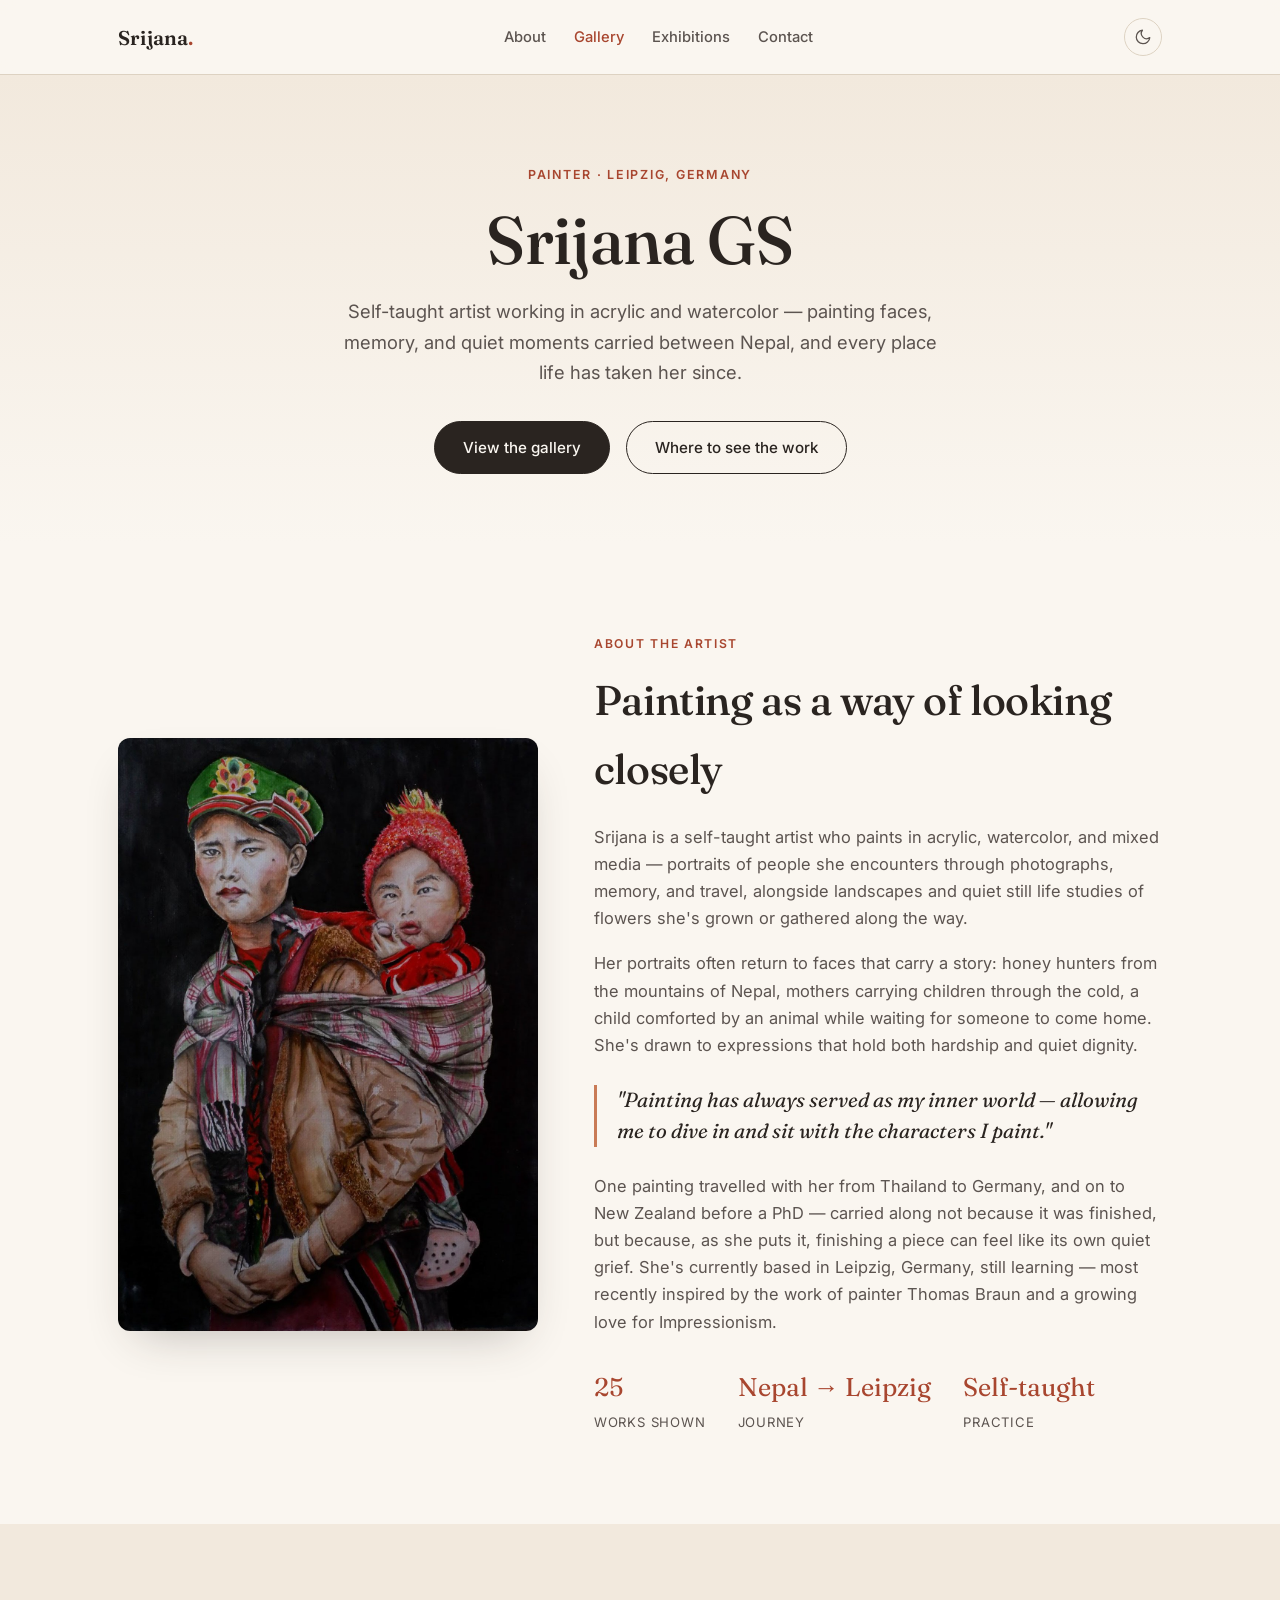
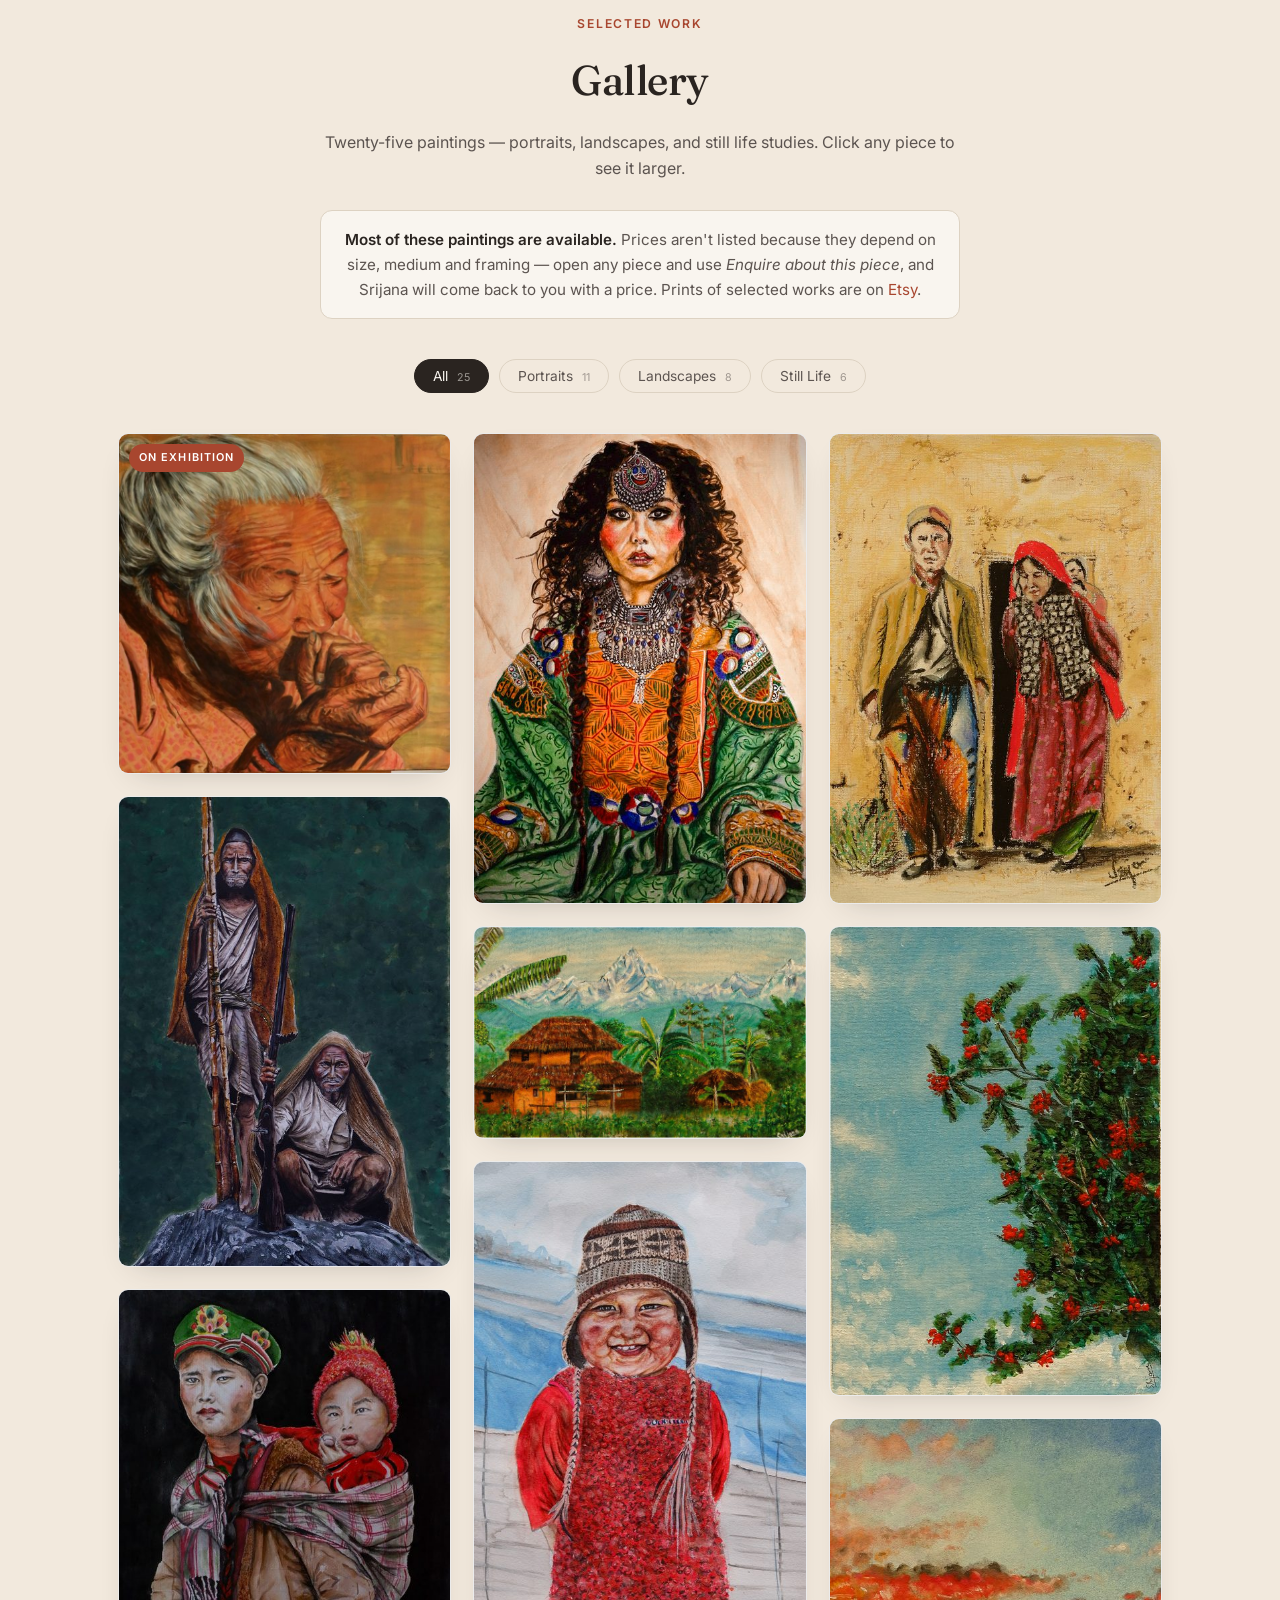
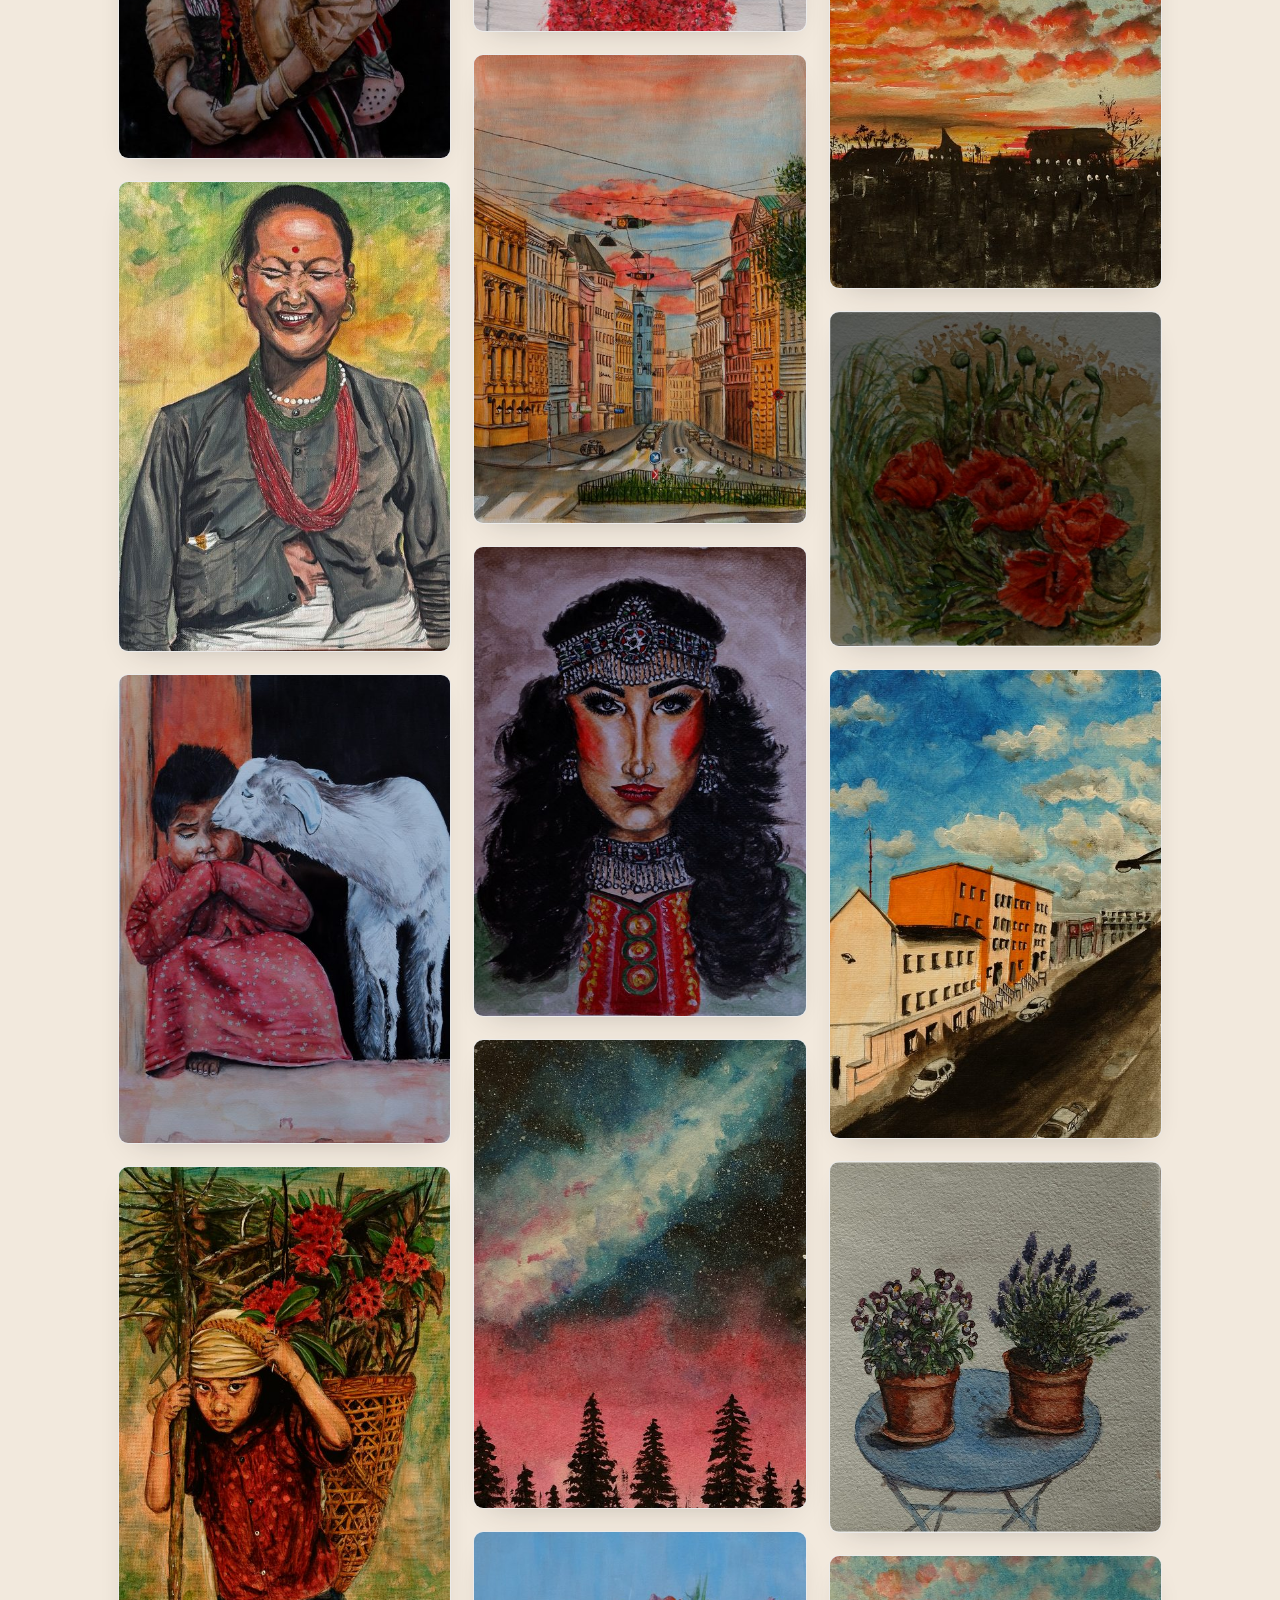
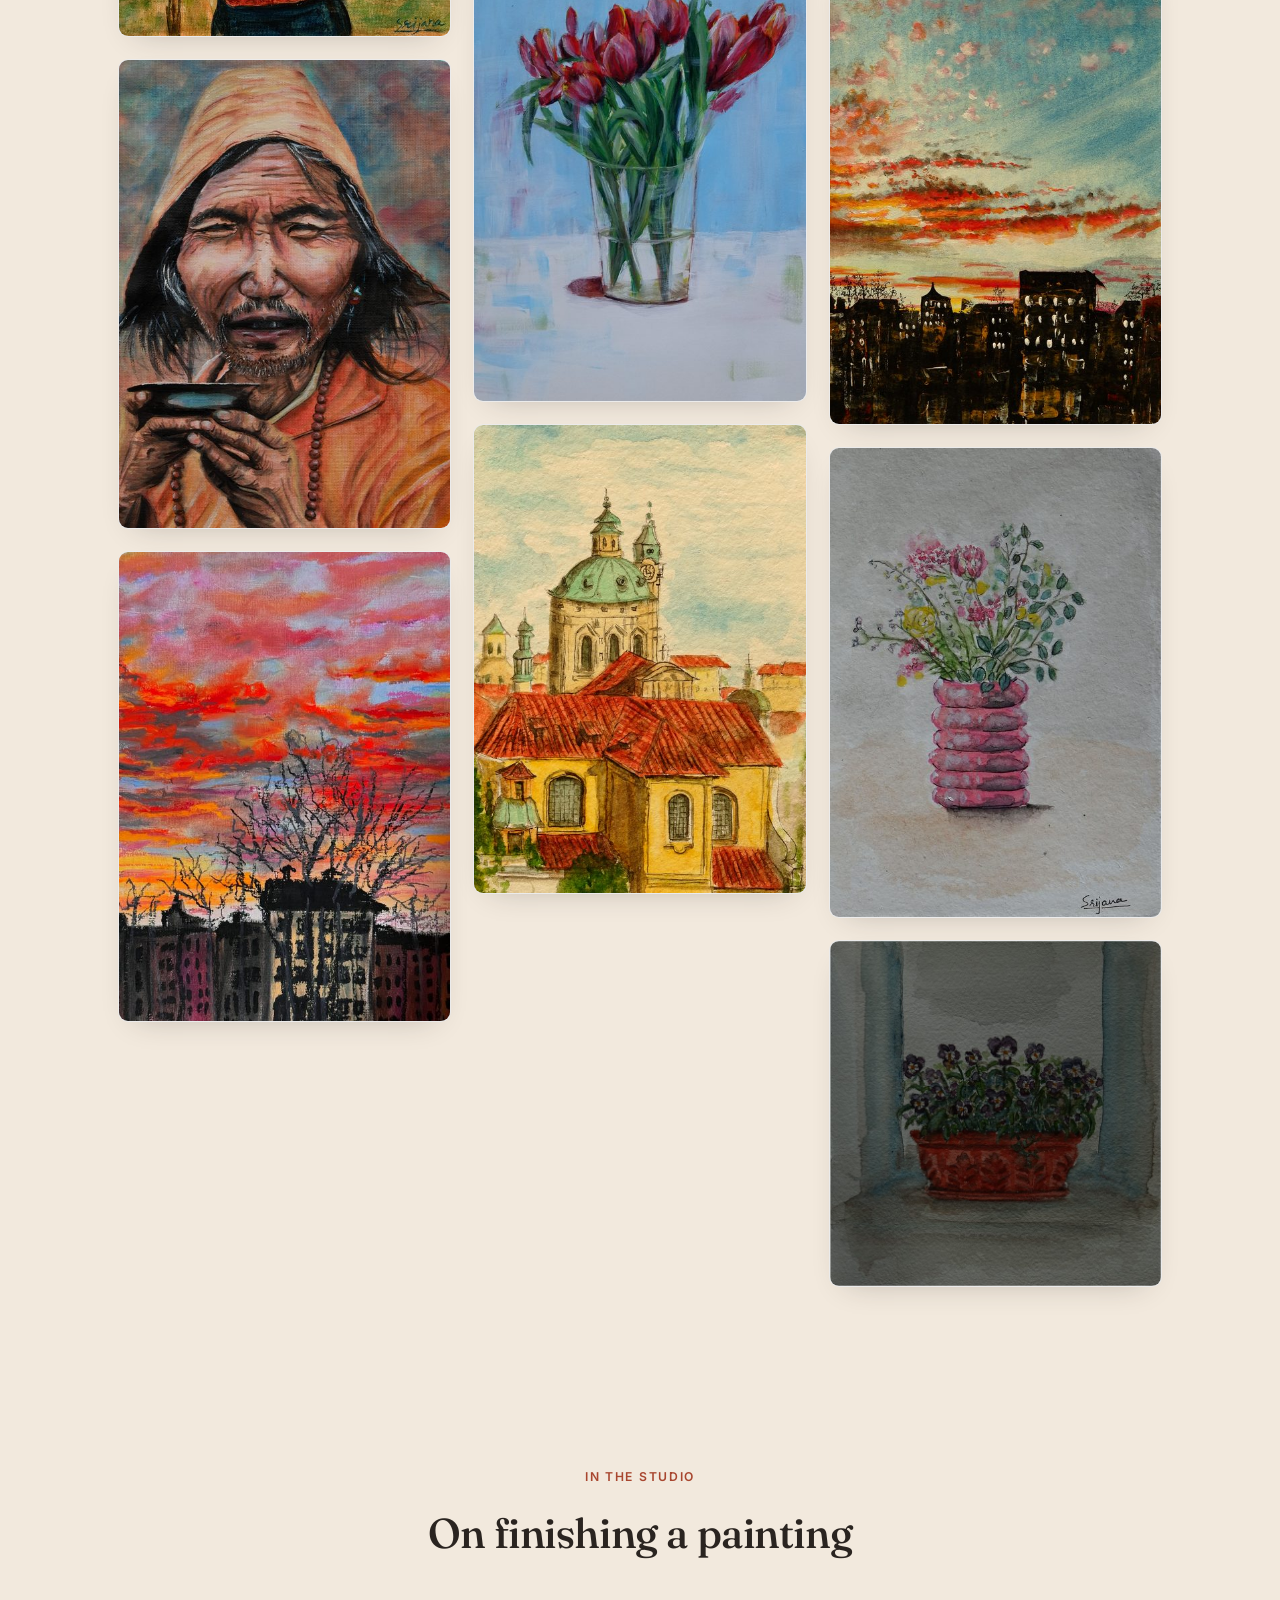
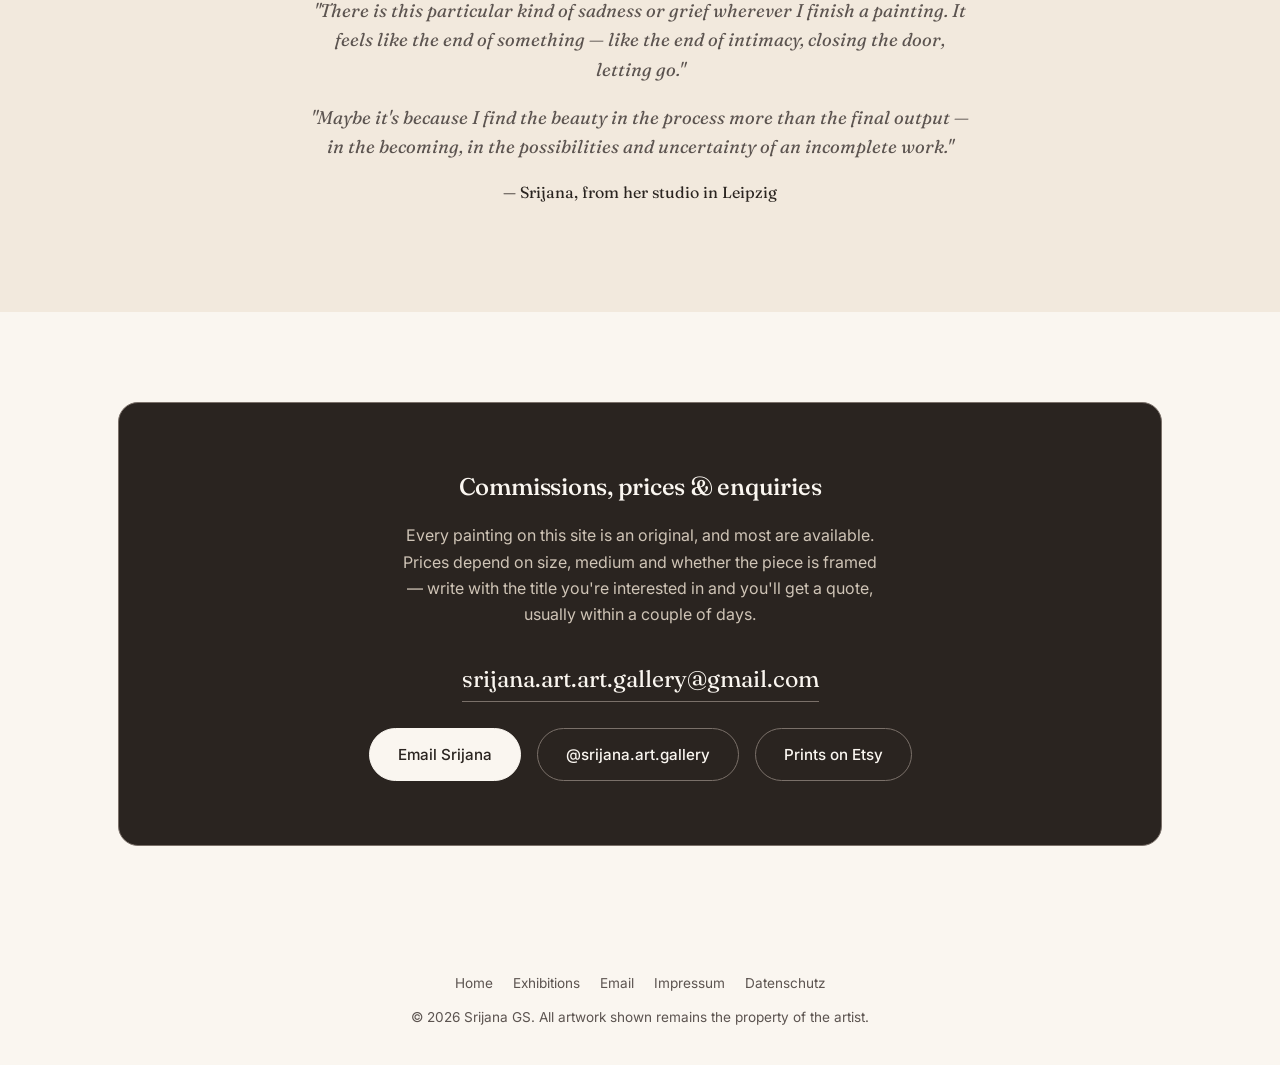
==== commit d1c5362e: "Add dark mode, fix iPhone Safari, rename Garage Ost event" ====
--- a/index.html
+++ b/index.html
@@ -13,6 +13,22 @@
 <link rel="preconnect" href="https://fonts.gstatic.com" crossorigin>
 <link href="https://fonts.googleapis.com/css2?family=Fraunces:opsz,wght@9..144,300;9..144,400;9..144,500;9..144,600&family=Inter:wght@300;400;500;600&display=swap" rel="stylesheet">
 <link rel="stylesheet" href="css/site.css">
+<meta name="theme-color" content="#faf6f0" media="(prefers-color-scheme: light)">
+<meta name="theme-color" content="#15120e" media="(prefers-color-scheme: dark)">
+<script>
+/* Applied before first paint so the page never flashes the wrong theme.
+   Explicit choice wins; otherwise follow the operating system. */
+(function () {
+  try {
+    var saved = localStorage.getItem('theme');
+    var theme = (saved === 'light' || saved === 'dark') ? saved
+      : (window.matchMedia && window.matchMedia('(prefers-color-scheme: dark)').matches ? 'dark' : 'light');
+    document.documentElement.setAttribute('data-theme', theme);
+  } catch (e) {
+    document.documentElement.setAttribute('data-theme', 'light');
+  }
+})();
+</script>
 </head>
 <body>
 <a class="skip-link" href="#main">Skip to content</a>
@@ -25,6 +41,18 @@
       <a href="exhibitions.html">Exhibitions</a>
       <a href="index.html#contact">Contact</a>
     </nav>
+    <button class="theme-toggle" id="theme-toggle" type="button"
+              aria-label="Switch between light and dark mode" title="Switch between light and dark mode">
+      <svg class="icon-moon" viewBox="0 0 24 24" fill="none" stroke="currentColor" stroke-width="1.7"
+           stroke-linecap="round" stroke-linejoin="round" aria-hidden="true">
+        <path d="M21 12.79A9 9 0 1 1 11.21 3 7 7 0 0 0 21 12.79z"></path>
+      </svg>
+      <svg class="icon-sun" viewBox="0 0 24 24" fill="none" stroke="currentColor" stroke-width="1.7"
+           stroke-linecap="round" stroke-linejoin="round" aria-hidden="true">
+        <circle cx="12" cy="12" r="4.2"></circle>
+        <path d="M12 1.6v2.4M12 20v2.4M4.2 4.2l1.7 1.7M18.1 18.1l1.7 1.7M1.6 12h2.4M20 12h2.4M4.2 19.8l1.7-1.7M18.1 5.9l1.7-1.7"></path>
+      </svg>
+    </button>
   </div>
 </header>
 <main id="main">
@@ -314,6 +342,7 @@
   </div>
 </section>
 
+
 <section id="process" class="process">
   <div class="wrap process-grid">
     <div class="section-head" style="margin-bottom: 28px;">
@@ -355,7 +384,39 @@
     &copy; <span id="year">2026</span> Srijana GS. All artwork shown remains the property of the artist.
   </div>
 </footer>
-<script>document.getElementById('year').textContent = new Date().getFullYear();</script>
+<script>
+(function () {
+  var y = document.getElementById('year');
+  if (y) y.textContent = new Date().getFullYear();
+
+  var btn = document.getElementById('theme-toggle');
+  if (!btn) return;
+  var root = document.documentElement;
+  function sync() {
+    var dark = root.getAttribute('data-theme') === 'dark';
+    btn.setAttribute('aria-pressed', dark ? 'true' : 'false');
+    btn.title = dark ? 'Switch to light mode' : 'Switch to dark mode';
+  }
+  sync();
+  btn.addEventListener('click', function () {
+    var next = root.getAttribute('data-theme') === 'dark' ? 'light' : 'dark';
+    root.setAttribute('data-theme', next);
+    try { localStorage.setItem('theme', next); } catch (e) {}
+    sync();
+  });
+  // Follow the OS only while the visitor has not made a choice of their own.
+  if (window.matchMedia) {
+    var mq = window.matchMedia('(prefers-color-scheme: dark)');
+    var onChange = function (e) {
+      try { if (localStorage.getItem('theme')) return; } catch (err) {}
+      root.setAttribute('data-theme', e.matches ? 'dark' : 'light');
+      sync();
+    };
+    if (mq.addEventListener) mq.addEventListener('change', onChange);
+    else if (mq.addListener) mq.addListener(onChange);
+  }
+})();
+</script>
 
 <div class="lightbox" id="lightbox" role="dialog" aria-modal="true" aria-label="Artwork viewer">
   <button class="lb-btn lightbox-close" id="lb-close" aria-label="Close">&times;</button>
@@ -387,6 +448,20 @@
   var exhLink  = document.getElementById('lb-exhibition');
   var current  = -1;
   var lastFocus = null;
+
+  // iOS Safari does not honour overflow:hidden on <body>, so the page is
+  // pinned with position:fixed and the scroll position restored on close.
+  var scrollY = 0;
+  function lockScroll() {
+    scrollY = window.pageYOffset || document.documentElement.scrollTop || 0;
+    document.body.style.top = (-scrollY) + 'px';
+    document.body.classList.add('no-scroll');
+  }
+  function unlockScroll() {
+    document.body.classList.remove('no-scroll');
+    document.body.style.top = '';
+    window.scrollTo(0, scrollY);
+  }
 
   function visibleCards() {
     return cards.filter(function (c) { return !c.classList.contains('hidden'); });
@@ -434,13 +509,13 @@
     lastFocus = document.activeElement;
     show(card);
     lightbox.classList.add('open');
-    document.body.classList.add('no-scroll');
+    lockScroll();
     document.getElementById('lb-close').focus();
   }
 
   function close() {
     lightbox.classList.remove('open');
-    document.body.classList.remove('no-scroll');
+    unlockScroll();
     lbImg.src = '';
     if (lastFocus && lastFocus.focus) lastFocus.focus();
   }
@@ -475,6 +550,7 @@
 
   var touchX = null;
   lightbox.addEventListener('touchstart', function (e) { touchX = e.changedTouches[0].clientX; }, { passive: true });
+  lightbox.addEventListener('touchmove', function (e) { if (e.cancelable) e.preventDefault(); }, { passive: false });
   lightbox.addEventListener('touchend', function (e) {
     if (touchX === null) return;
     var dx = e.changedTouches[0].clientX - touchX;
--- a/css/site.css
+++ b/css/site.css
@@ -1,4 +1,10 @@
-:root {
+/* ---------- Theme tokens ----------
+     Light is the default. Dark is applied by data-theme="dark" on <html>,
+     set before first paint by the inline script in each page's <head>, so the
+     page never flashes the wrong theme. Every colour is defined here first,
+     so nothing depends on a media query alone. */
+  :root {
+    color-scheme: light;
     --ink: #2a2420;
     --ink-soft: #5c5450;
     --paper: #faf6f0;
@@ -6,12 +12,65 @@
     --accent: #a8462f;
     --accent-soft: #c97b56;
     --line: #ddd2c2;
+
+    --card: #ffffff;
+    --card-border: rgba(42, 36, 32, 0.09);
+    --nav-bg: rgba(250, 246, 240, 0.88);
+    --badge-bg: rgba(250, 246, 240, 0.94);
+    --note-bg: rgba(255, 255, 255, 0.55);
+    --shadow: rgba(42, 36, 32, 0.3);
+    --shadow-strong: rgba(42, 36, 32, 0.5);
+
+    /* the reverse-contrast panel used by the contact box */
+    --panel-bg: #2a2420;
+    --panel-fg: #faf6f0;
+    --panel-muted: #cfc4b6;
+    --panel-border: #7a7069;
+
+    --pill-live-bg: #e4f0e6;   --pill-live-fg: #2f6b3d;
+    --pill-up-bg:   #f6e6d8;   --pill-up-fg:   #9a5520;
+    --pill-past-bg: #eae3d8;   --pill-past-fg: #6b6259;
+
     --max-w: 1100px;
   }
 
+  :root[data-theme="dark"] {
+    color-scheme: dark;
+    --ink: #ece4d8;
+    --ink-soft: #a99e8e;
+    --paper: #15120e;
+    --paper-warm: #1e1912;
+    --accent: #e0906a;
+    --accent-soft: #c97b56;
+    --line: #392f26;
+
+    --card: #221d16;
+    --card-border: rgba(236, 228, 216, 0.10);
+    --nav-bg: rgba(21, 18, 14, 0.9);
+    --badge-bg: rgba(21, 18, 14, 0.9);
+    --note-bg: rgba(236, 228, 216, 0.045);
+    --shadow: rgba(0, 0, 0, 0.6);
+    --shadow-strong: rgba(0, 0, 0, 0.75);
+
+    --panel-bg: #241e17;
+    --panel-fg: #f2ece2;
+    --panel-muted: #b3a898;
+    --panel-border: #5c5347;
+
+    --pill-live-bg: #1e2f21;   --pill-live-fg: #8fc79a;
+    --pill-up-bg:   #33251a;   --pill-up-fg:   #dca070;
+    --pill-past-bg: #262019;   --pill-past-fg: #9b9083;
+  }
+
   * { box-sizing: border-box; }
 
-  html { scroll-behavior: smooth; }
+  html {
+    scroll-behavior: smooth;
+    /* Safari on iPhone inflates text on rotation to landscape without this */
+    -webkit-text-size-adjust: 100%;
+    text-size-adjust: 100%;
+    background: var(--paper);
+  }
 
   body {
     margin: 0;
@@ -21,8 +80,16 @@
     font-weight: 400;
     line-height: 1.65;
     -webkit-font-smoothing: antialiased;
-  }
-  body.no-scroll { overflow: hidden; }
+    -webkit-tap-highlight-color: rgba(168, 70, 47, 0.18);
+    transition: background-color 0.25s ease, color 0.25s ease;
+  }
+  /* iOS Safari ignores overflow:hidden on <body>, so the scroll lock also pins
+     the body with position:fixed; the JS restores the scroll position on close. */
+  body.no-scroll {
+    overflow: hidden;
+    position: fixed;
+    width: 100%;
+  }
 
   h1, h2, h3, .display {
     font-family: 'Fraunces', Georgia, serif;
@@ -45,7 +112,8 @@
     position: sticky;
     top: 0;
     z-index: 50;
-    background: rgba(250, 246, 240, 0.88);
+    background: var(--nav-bg);
+    -webkit-backdrop-filter: blur(8px);
     backdrop-filter: blur(8px);
     border-bottom: 1px solid var(--line);
   }
@@ -56,6 +124,7 @@
     display: flex;
     align-items: center;
     justify-content: space-between;
+    gap: 20px;
   }
   .brand {
     font-family: 'Fraunces', serif;
@@ -152,7 +221,7 @@
   .about-portrait {
     border-radius: 12px;
     overflow: hidden;
-    box-shadow: 0 20px 45px -20px rgba(42, 36, 32, 0.35);
+    box-shadow: 0 20px 45px -20px var(--shadow);
   }
   .about-portrait img { width: 100%; height: auto; display: block; }
   .about-text p { color: var(--ink-soft); font-size: 1.03rem; margin: 0 0 18px; }
@@ -221,9 +290,9 @@
     margin: 0 0 22px;
     border-radius: 10px;
     overflow: hidden;
-    background: #fff;
-    border: 1px solid rgba(42, 36, 32, 0.09);
-    box-shadow: 0 12px 30px -18px rgba(42, 36, 32, 0.35);
+    background: var(--card);
+    border: 1px solid var(--card-border);
+    box-shadow: 0 12px 30px -18px var(--shadow);
     cursor: zoom-in;
     display: block;
   }
@@ -235,7 +304,9 @@
     transition: transform 0.45s ease;
     background: var(--paper-warm);
   }
-  .art-card:hover img { transform: scale(1.035); }
+  @media (hover: hover) {
+    .art-card:hover img { transform: scale(1.035); }
+  }
   .art-caption {
     position: absolute;
     inset: auto 0 0 0;
@@ -247,8 +318,11 @@
     transition: opacity 0.25s ease;
     pointer-events: none;
   }
-  .art-card:hover .art-caption,
+  .art-card:focus .art-caption,
   .art-card:focus-visible .art-caption { opacity: 1; }
+  @media (hover: hover) {
+    .art-card:hover .art-caption { opacity: 1; }
+  }
   .art-caption strong { display: block; font-family: 'Fraunces', serif; font-size: 1.02rem; margin-bottom: 2px; font-weight: 500; }
 
   @media (hover: none) {
@@ -262,7 +336,8 @@
     display: none;
     position: fixed;
     inset: 0;
-    background: rgba(18, 13, 10, 0.975);
+    background: rgba(12, 9, 7, 0.975);
+    -webkit-backdrop-filter: blur(6px);
     backdrop-filter: blur(6px);
     z-index: 100;
     align-items: center;
@@ -277,7 +352,8 @@
   }
   .lightbox-content img {
     max-width: 100%;
-    max-height: 66vh;
+    max-height: 66vh;   /* fallback for browsers without dvh */
+    max-height: 66dvh;  /* iOS: excludes the collapsing browser chrome */
     width: auto;
     border-radius: 6px;
     box-shadow: 0 30px 70px rgba(0,0,0,0.55);
@@ -336,14 +412,15 @@
 
   /* ---------- Contact ---------- */
   .contact-box {
-    background: var(--ink);
-    color: var(--paper);
+    background: var(--panel-bg);
+    color: var(--panel-fg);
+    border: 1px solid var(--panel-border);
     border-radius: 20px;
     padding: 64px 48px;
     text-align: center;
   }
-  .contact-box h2 { color: var(--paper); margin: 0 0 16px; }
-  .contact-box p { color: #cfc4b6; max-width: 480px; margin: 0 auto 32px; }
+  .contact-box h2 { color: var(--panel-fg); margin: 0 0 16px; }
+  .contact-box p { color: var(--panel-muted); max-width: 480px; margin: 0 auto 32px; }
   .contact-links {
     display: flex;
     justify-content: center;
@@ -351,16 +428,16 @@
     flex-wrap: wrap;
   }
   .contact-links a.btn-solid {
-    background: var(--paper);
-    color: var(--ink);
-    border-color: var(--paper);
+    background: var(--panel-fg);
+    color: var(--panel-bg);
+    border-color: var(--panel-fg);
   }
   .contact-links a.btn-solid:hover { background: var(--accent-soft); border-color: var(--accent-soft); color: #fff; }
   .contact-links a.btn-outline {
-    border-color: #7a7069;
-    color: var(--paper);
-  }
-  .contact-links a.btn-outline:hover { border-color: var(--paper); color: var(--paper); }
+    border-color: var(--panel-border);
+    color: var(--panel-fg);
+  }
+  .contact-links a.btn-outline:hover { border-color: var(--panel-fg); color: var(--panel-fg); }
 
   footer {
     padding: 36px 0;
@@ -372,7 +449,14 @@
 
   /* ---------- Responsive ---------- */
   @media (max-width: 860px) {
-    nav.links { display: none; }
+    .nav-inner { flex-wrap: wrap; row-gap: 12px; padding: 14px 20px; }
+    nav.links {
+      order: 3;
+      width: 100%;
+      justify-content: center;
+      gap: 20px;
+    }
+    nav.links a { font-size: 0.86rem; }
     .about-grid { grid-template-columns: 1fr; gap: 36px; }
     .gallery-grid { column-count: 2; }
     .lightbox { padding: 52px 20px 72px; }
@@ -387,7 +471,7 @@
     .art-caption { padding: 28px 10px 9px; font-size: 0.72rem; }
     .art-caption strong { font-size: 0.85rem; }
     .contact-box { padding: 44px 24px; }
-    .lightbox-content img { max-height: 58vh; }
+    .lightbox-content img { max-height: 58vh; max-height: 58dvh; }
   }
   @media (prefers-reduced-motion: reduce) {
     html { scroll-behavior: auto; }
@@ -418,14 +502,14 @@
     padding: 16px 22px;
     border: 1px solid var(--line);
     border-radius: 12px;
-    background: rgba(255,255,255,0.55);
+    background: var(--note-bg);
   }
   .avail-note strong { color: var(--ink); font-weight: 600; }
 
   .art-card .badge {
     position: absolute;
     top: 10px; left: 10px;
-    background: rgba(250,246,240,0.94);
+    background: var(--badge-bg);
     color: var(--ink);
     font-size: 0.68rem;
     text-transform: uppercase;
@@ -460,8 +544,8 @@
     font-size: clamp(1.05rem, 3vw, 1.45rem);
     display: inline-block;
     margin: 0 0 26px;
-    color: var(--paper);
-    border-bottom: 1px solid rgba(242,236,226,0.35);
+    color: var(--panel-fg);
+    border-bottom: 1px solid var(--panel-border);
     padding-bottom: 3px;
     word-break: break-word;
   }
@@ -474,7 +558,7 @@
     gap: 28px;
   }
   .exh-card {
-    background: #fff;
+    background: var(--card);
     border: 1px solid var(--line);
     border-radius: 14px;
     overflow: hidden;
@@ -482,7 +566,9 @@
     flex-direction: column;
     transition: transform 0.2s ease, box-shadow 0.2s ease;
   }
-  .exh-card:hover { transform: translateY(-3px); box-shadow: 0 22px 40px -26px rgba(42,36,32,0.5); }
+  @media (hover: hover) {
+    .exh-card:hover { transform: translateY(-3px); box-shadow: 0 22px 40px -26px var(--shadow-strong); }
+  }
   .exh-card img { width: 100%; height: 220px; object-fit: cover; display: block; background: var(--paper-warm); }
   .exh-card .body { padding: 22px 24px 26px; flex: 1; display: flex; flex-direction: column; }
   .exh-card h3 { margin: 0 0 6px; font-size: 1.25rem; }
@@ -507,9 +593,9 @@
     border-radius: 999px;
     margin-bottom: 14px;
   }
-  .status-live     { background: #e4f0e6; color: #2f6b3d; }
-  .status-upcoming { background: #f6e6d8; color: #9a5520; }
-  .status-past     { background: #eae3d8; color: #6b6259; }
+  .status-live     { background: var(--pill-live-bg); color: var(--pill-live-fg); }
+  .status-upcoming { background: var(--pill-up-bg);   color: var(--pill-up-fg); }
+  .status-past     { background: var(--pill-past-bg); color: var(--pill-past-fg); }
 
   /* ---------- Event page ---------- */
   .event-hero {
@@ -551,7 +637,7 @@
   }
 
   .featured-work {
-    background: #fff;
+    background: var(--card);
     border: 1px solid var(--line);
     border-radius: 16px;
     overflow: hidden;
@@ -586,8 +672,8 @@
     margin: 0 0 18px;
     border-radius: 10px;
     overflow: hidden;
-    border: 1px solid rgba(42,36,32,0.09);
-    background: #fff;
+    border: 1px solid var(--card-border);
+    background: var(--card);
     cursor: zoom-in;
   }
   .photo-strip img { width: 100%; height: auto; display: block; }
@@ -628,3 +714,72 @@
     .exh-card img { height: 180px; }
     .avail-note { margin: -16px auto 30px; font-size: 0.9rem; }
   }
+
+  /* ================================================================
+     Theme toggle, video, and remaining iOS niceties
+     ================================================================ */
+
+  .theme-toggle {
+    -webkit-appearance: none;
+    appearance: none;
+    background: transparent;
+    border: 1px solid var(--line);
+    color: var(--ink-soft);
+    width: 38px;
+    height: 38px;
+    border-radius: 999px;
+    display: inline-flex;
+    align-items: center;
+    justify-content: center;
+    cursor: pointer;
+    padding: 0;
+    flex: none;
+    transition: border-color 0.15s ease, color 0.15s ease;
+    -webkit-tap-highlight-color: transparent;
+  }
+  .theme-toggle:hover { border-color: var(--accent-soft); color: var(--accent); }
+  .theme-toggle:focus-visible { outline: 2px solid var(--accent); outline-offset: 2px; }
+  .theme-toggle svg { width: 18px; height: 18px; display: block; }
+  /* Show the sun in dark mode (click = go light) and the moon in light mode. */
+  .theme-toggle .icon-sun  { display: none; }
+  :root[data-theme="dark"] .theme-toggle .icon-sun  { display: block; }
+  :root[data-theme="dark"] .theme-toggle .icon-moon { display: none; }
+
+  /* ---------- Video ---------- */
+  .film {
+    background: var(--paper-warm);
+  }
+  .film-frame {
+    max-width: 820px;
+    margin: 0 auto;
+    border-radius: 14px;
+    overflow: hidden;
+    background: #000;
+    border: 1px solid var(--card-border);
+    box-shadow: 0 26px 54px -30px var(--shadow-strong);
+    line-height: 0;
+  }
+  .film-frame video {
+    width: 100%;
+    height: auto;
+    display: block;
+    background: #000;
+  }
+  .film-caption {
+    max-width: 820px;
+    margin: 18px auto 0;
+    text-align: center;
+    color: var(--ink-soft);
+    font-size: 0.92rem;
+  }
+
+  /* Images shouldn't be draggable off the page on desktop, and long-press
+     save is still available on iOS. */
+  .art-card img, .photo-strip img { -webkit-user-drag: none; user-select: none; }
+
+  @media (max-width: 540px) {
+    .theme-toggle { width: 34px; height: 34px; }
+    nav.links { gap: 14px; }
+    nav.links a { font-size: 0.8rem; }
+    .art-card .badge { font-size: 0.6rem; padding: 4px 8px; letter-spacing: 0.06em; top: 7px; left: 7px; }
+  }
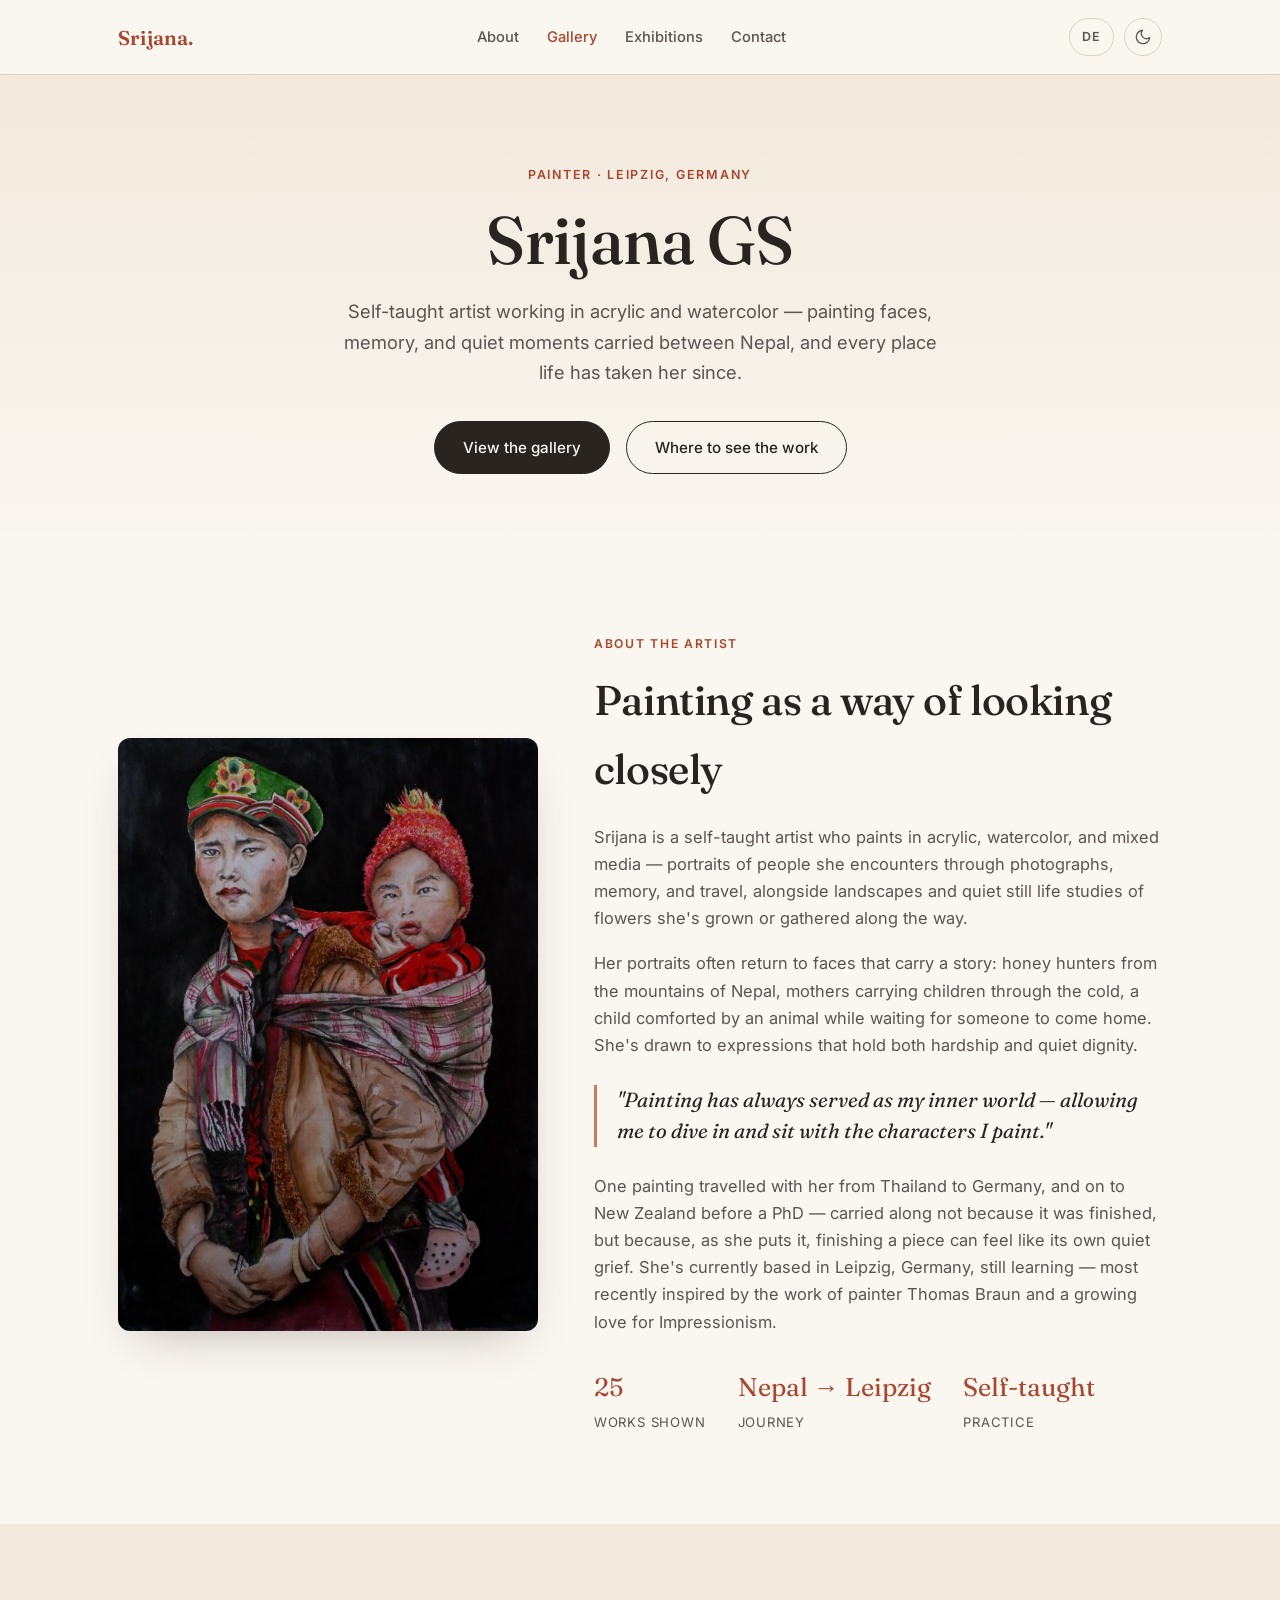
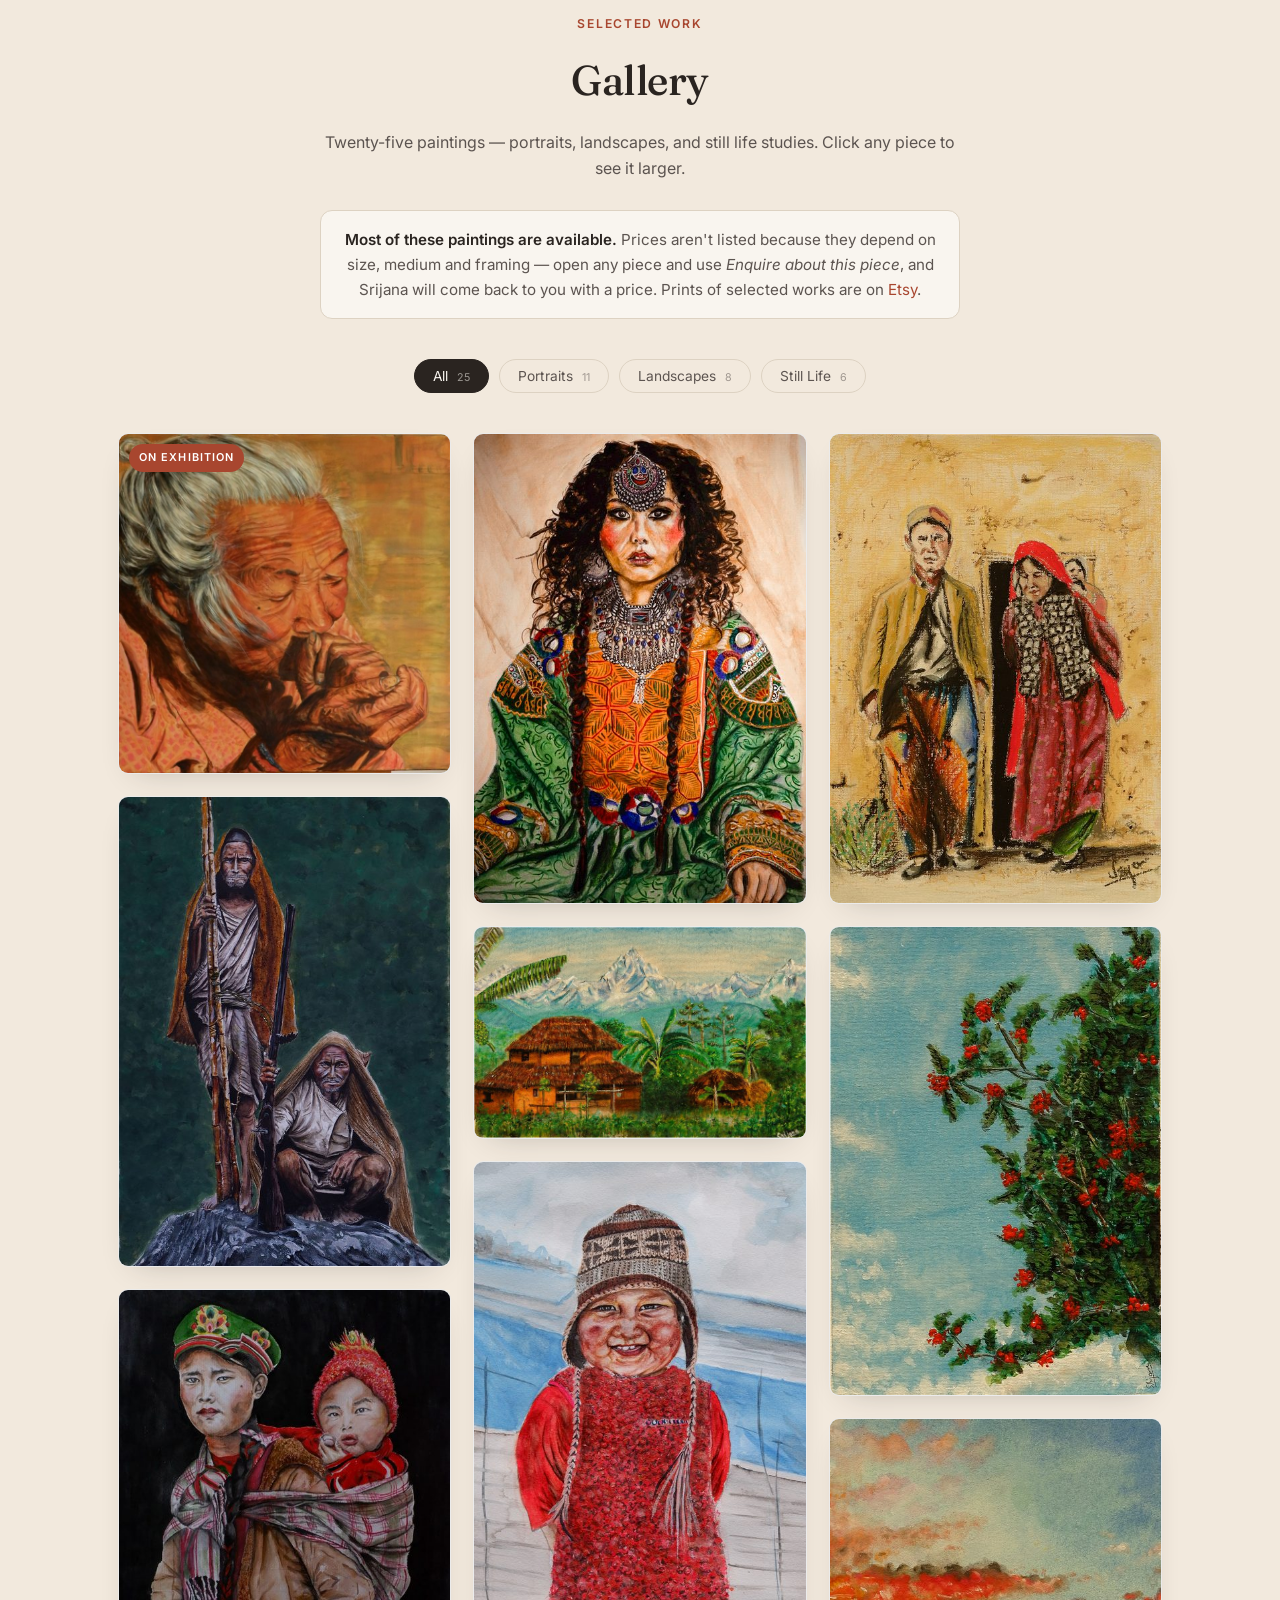
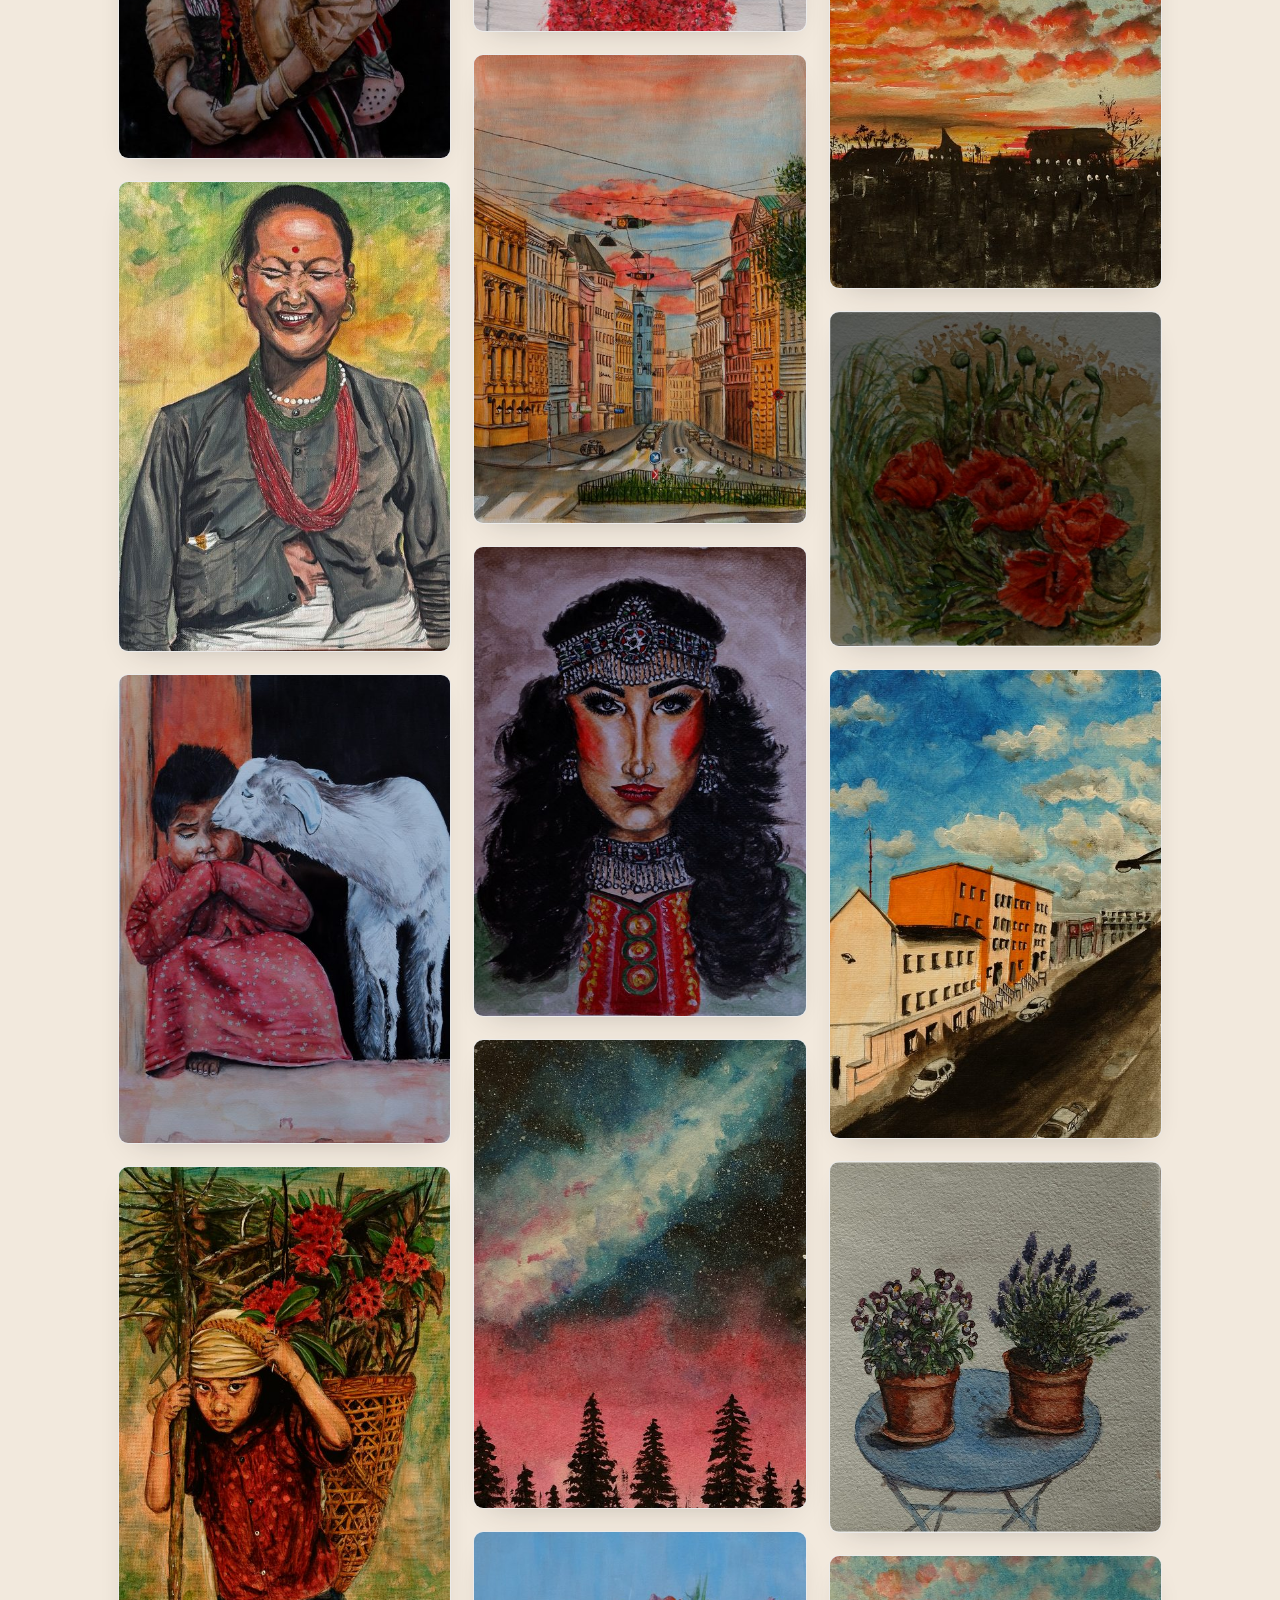
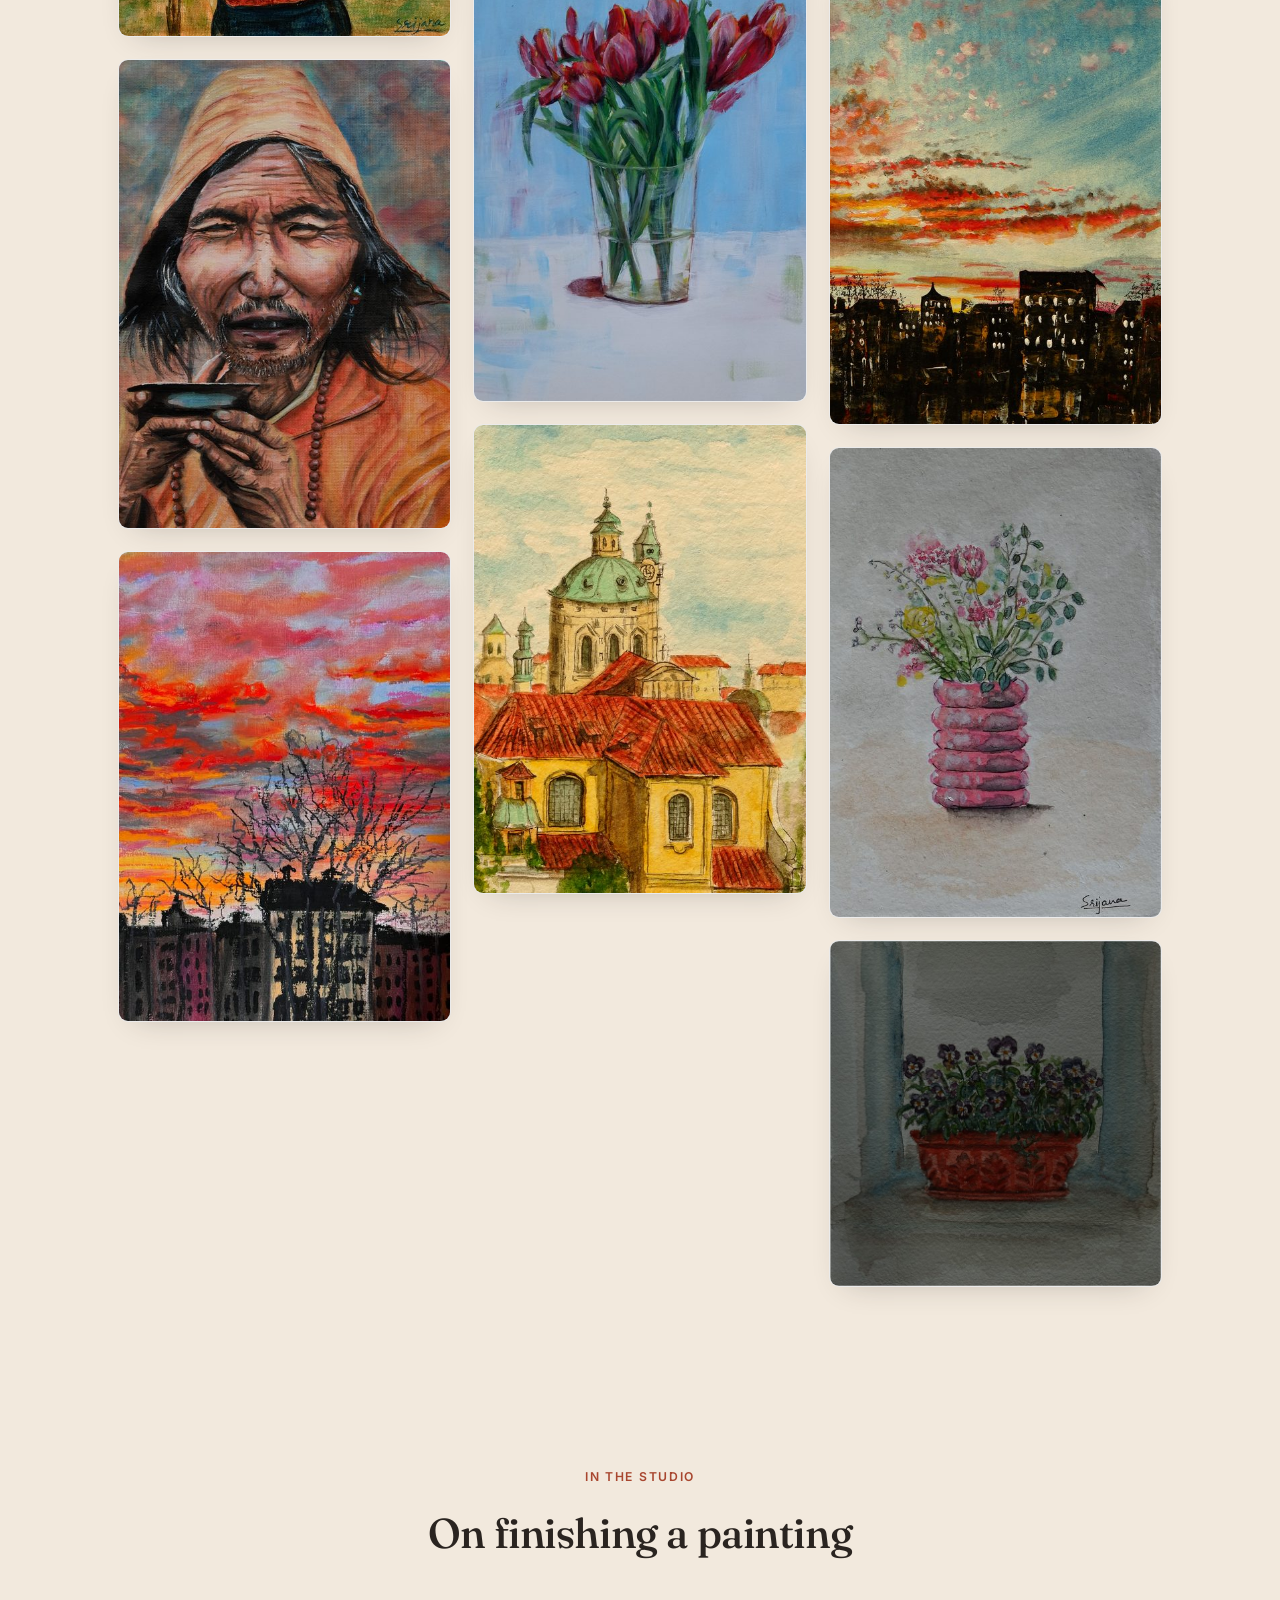
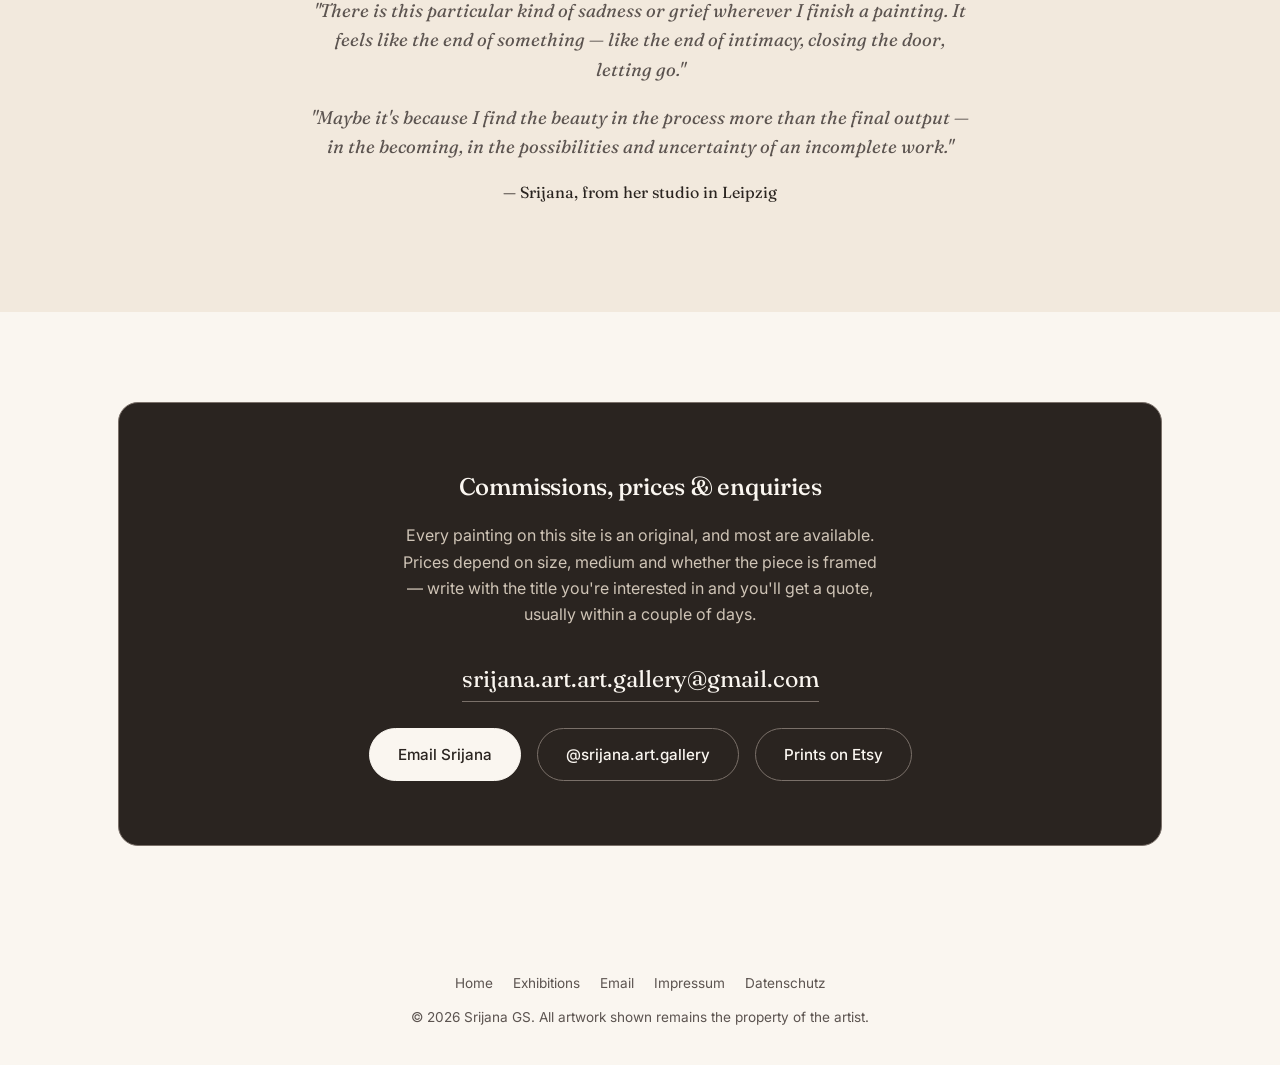
==== commit 16967a73: "Add German pages, Kunstwinkel film, and corrected Impressum" ====
--- a/index.html
+++ b/index.html
@@ -5,10 +5,14 @@
 <meta name="viewport" content="width=device-width, initial-scale=1.0">
 <title>Srijana GS — Artist</title>
 <meta name="description" content="Original paintings by Srijana GS — portraits, landscapes and still life in acrylic and watercolour, made between Nepal and Leipzig. Works available; prices on request.">
+<link rel="alternate" hreflang="en" href="https://srijana-art.github.io/index.html">
+<link rel="alternate" hreflang="de" href="https://srijana-art.github.io/de/index.html">
+<link rel="alternate" hreflang="x-default" href="https://srijana-art.github.io/index.html">
 <meta property="og:title" content="Srijana GS — Artist">
 <meta property="og:description" content="Original paintings by Srijana GS — portraits, landscapes and still life in acrylic and watercolour, made between Nepal and Leipzig. Works available; prices on request.">
 <meta property="og:type" content="website">
-<meta property="og:image" content="images/thumbs/art25.jpg">
+<meta property="og:locale" content="en_GB">
+<meta property="og:image" content="https://srijana-art.github.io/images/thumbs/art25.jpg">
 <link rel="preconnect" href="https://fonts.googleapis.com">
 <link rel="preconnect" href="https://fonts.gstatic.com" crossorigin>
 <link href="https://fonts.googleapis.com/css2?family=Fraunces:opsz,wght@9..144,300;9..144,400;9..144,500;9..144,600&family=Inter:wght@300;400;500;600&display=swap" rel="stylesheet">
@@ -17,7 +21,7 @@
 <meta name="theme-color" content="#15120e" media="(prefers-color-scheme: dark)">
 <script>
 /* Applied before first paint so the page never flashes the wrong theme.
-   Explicit choice wins; otherwise follow the operating system. */
+   An explicit choice wins; otherwise follow the operating system. */
 (function () {
   try {
     var saved = localStorage.getItem('theme');
@@ -34,25 +38,29 @@
 <a class="skip-link" href="#main">Skip to content</a>
 <header class="site-nav">
   <div class="nav-inner">
-    <a class="brand" href="index.html" style="color:inherit;text-decoration:none">Srijana<span>.</span></a>
+    <a class="brand" href="index.html">Srijana<span>.</span></a>
     <nav class="links">
       <a href="index.html#about">About</a>
       <a href="index.html#gallery" class="current">Gallery</a>
       <a href="exhibitions.html">Exhibitions</a>
       <a href="index.html#contact">Contact</a>
     </nav>
-    <button class="theme-toggle" id="theme-toggle" type="button"
+    <div class="nav-tools">
+      <a class="lang-switch" href="de/index.html" hreflang="de" lang="de"
+         title="Diese Seite auf Deutsch" aria-label="Diese Seite auf Deutsch">DE</a>
+      <button class="theme-toggle" id="theme-toggle" type="button"
               aria-label="Switch between light and dark mode" title="Switch between light and dark mode">
-      <svg class="icon-moon" viewBox="0 0 24 24" fill="none" stroke="currentColor" stroke-width="1.7"
-           stroke-linecap="round" stroke-linejoin="round" aria-hidden="true">
-        <path d="M21 12.79A9 9 0 1 1 11.21 3 7 7 0 0 0 21 12.79z"></path>
-      </svg>
-      <svg class="icon-sun" viewBox="0 0 24 24" fill="none" stroke="currentColor" stroke-width="1.7"
-           stroke-linecap="round" stroke-linejoin="round" aria-hidden="true">
-        <circle cx="12" cy="12" r="4.2"></circle>
-        <path d="M12 1.6v2.4M12 20v2.4M4.2 4.2l1.7 1.7M18.1 18.1l1.7 1.7M1.6 12h2.4M20 12h2.4M4.2 19.8l1.7-1.7M18.1 5.9l1.7-1.7"></path>
-      </svg>
-    </button>
+        <svg class="icon-moon" viewBox="0 0 24 24" fill="none" stroke="currentColor" stroke-width="1.7"
+             stroke-linecap="round" stroke-linejoin="round" aria-hidden="true">
+          <path d="M21 12.79A9 9 0 1 1 11.21 3 7 7 0 0 0 21 12.79z"></path>
+        </svg>
+        <svg class="icon-sun" viewBox="0 0 24 24" fill="none" stroke="currentColor" stroke-width="1.7"
+             stroke-linecap="round" stroke-linejoin="round" aria-hidden="true">
+          <circle cx="12" cy="12" r="4.2"></circle>
+          <path d="M12 1.6v2.4M12 20v2.4M4.2 4.2l1.7 1.7M18.1 18.1l1.7 1.7M1.6 12h2.4M20 12h2.4M4.2 19.8l1.7-1.7M18.1 5.9l1.7-1.7"></path>
+        </svg>
+      </button>
+    </div>
   </div>
 </header>
 <main id="main">
@@ -72,17 +80,17 @@
 <section id="about">
   <div class="wrap about-grid">
     <div class="about-portrait">
-      <img src="images/web/art1.jpg" width="1275" height="1800" alt="Portrait painting by Srijana GS of a mother carrying her child in a traditional woven wrap">
+      <img src="images/web/art1.jpg" width="1275" height="1800" alt="Watercolour portrait of a mother carrying her child on her back in a plaid woven wrap">
     </div>
     <div class="about-text">
       <div class="section-head" style="text-align:left; margin: 0 0 20px;">
         <div class="kicker">About the artist</div>
         <h2 style="margin-bottom: 0;">Painting as a way of looking closely</h2>
       </div>
-      <p>Srijana is a self-taught artist who paints in acrylic, watercolor, and mixed media — portraits of people she encounters through photographs, memory, and travel, alongside landscapes and quiet still life studies of flowers she's grown or gathered along the way.</p>
-      <p>Her portraits often return to faces that carry a story: honey hunters from the mountains of Nepal, mothers carrying children through the cold, a child comforted by an animal while waiting for someone to come home. She's drawn to expressions that hold both hardship and quiet dignity.</p>
-      <div class="quote">"Painting has always served as my inner world — allowing me to dive in and sit with the characters I paint."</div>
-      <p>One painting travelled with her from Thailand to Germany, and on to New Zealand before a PhD — carried along not because it was finished, but because, as she puts it, finishing a piece can feel like its own quiet grief. She's currently based in Leipzig, Germany, still learning — most recently inspired by the work of painter Thomas Braun and a growing love for Impressionism.</p>
+      <p>Srijana is a self-taught artist who paints in acrylic, watercolor, and mixed media — portraits of people she encounters through photographs, memory, and travel, alongside landscapes and quiet still life studies of flowers she&#x27;s grown or gathered along the way.</p>
+      <p>Her portraits often return to faces that carry a story: honey hunters from the mountains of Nepal, mothers carrying children through the cold, a child comforted by an animal while waiting for someone to come home. She&#x27;s drawn to expressions that hold both hardship and quiet dignity.</p>
+      <div class="quote">&quot;Painting has always served as my inner world — allowing me to dive in and sit with the characters I paint.&quot;</div>
+      <p>One painting travelled with her from Thailand to Germany, and on to New Zealand before a PhD — carried along not because it was finished, but because, as she puts it, finishing a piece can feel like its own quiet grief. She&#x27;s currently based in Leipzig, Germany, still learning — most recently inspired by the work of painter Thomas Braun and a growing love for Impressionism.</p>
       <div class="about-facts">
         <div class="fact"><span class="num">25</span><span class="label">Works shown</span></div>
         <div class="fact"><span class="num">Nepal → Leipzig</span><span class="label">Journey</span></div>
@@ -100,9 +108,7 @@
       <p>Twenty-five paintings — portraits, landscapes, and still life studies. Click any piece to see it larger.</p>
     </div>
 
-    <div class="avail-note">
-      <strong>Most of these paintings are available.</strong> Prices aren't listed because they depend on size, medium and framing — open any piece and use <em>Enquire about this piece</em>, and Srijana will come back to you with a price. Prints of selected works are on <a href="https://www.etsy.com/shop/SrijanaArtGallery" target="_blank" rel="noopener">Etsy</a>.
-    </div>
+    <div class="avail-note"><strong>Most of these paintings are available.</strong> Prices aren't listed because they depend on size, medium and framing — open any piece and use <em>Enquire about this piece</em>, and Srijana will come back to you with a price. Prints of selected works are on <a href="https://www.etsy.com/shop/SrijanaArtGallery" target="_blank" rel="noopener">Etsy</a>.</div>
 
     <div class="gallery-filter">
       <button class="filter-btn active" data-filter="all">All <span class="count">25</span></button>
@@ -112,236 +118,285 @@
     </div>
 
     <div class="gallery-grid">
-      <figure class="art-card" data-cat="portrait" tabindex="0" role="button" aria-label="View The Morning Pipe larger"
+      <figure class="art-card" data-cat="portrait" tabindex="0" role="button"
+              aria-label="View The Morning Pipe larger"
               data-full="images/web/art25.jpg"
               data-title="The Morning Pipe"
               data-medium="Acrylic on canvas"
               data-desc="An elderly woman draws on her pipe, both hands cupped around it, the whole painting held within one range of warm ochre and rose. This is the work now hanging in the open-air gallery at Am Kunstwinkel in Markkleeberg."
               data-exhibition="exhibition-kunstwinkel.html">
         <span class="badge badge-exhibited">On exhibition</span>
-        <img src="images/thumbs/art25.jpg" width="1510" height="1545" loading="lazy" decoding="async" alt="Painting of an elderly woman with grey hair smoking a pipe held in both cupped hands">
+        <img src="images/thumbs/art25.jpg" width="1510" height="1545"
+             loading="lazy" decoding="async" alt="Painting of an elderly woman with grey hair smoking a pipe held in both cupped hands">
         <figcaption class="art-caption"><strong>The Morning Pipe</strong>Acrylic on canvas</figcaption>
       </figure>
 
-      <figure class="art-card" data-cat="portrait" tabindex="0" role="button" aria-label="View Honey Hunters of Nepal larger"
+      <figure class="art-card" data-cat="portrait" tabindex="0" role="button"
+              aria-label="View Honey Hunters of Nepal larger"
               data-full="images/web/art3.jpg"
               data-title="Honey Hunters of Nepal"
               data-medium="Acrylic on 180gsm paper, A3"
               data-desc="Begun in February 2022 and completed over a year and a half later, referenced from a documentary cover photo by a French journalist. “I was captivated by the intensity in their eyes, the fearless expression on their faces, and their unwavering courage.”">
-        <img src="images/thumbs/art3.jpg" width="1275" height="1800" loading="lazy" decoding="async" alt="Painting of two honey hunters of Nepal on a rock, one standing with a pole and one crouching">
+        <img src="images/thumbs/art3.jpg" width="1275" height="1800"
+             loading="lazy" decoding="async" alt="Painting of two honey hunters of Nepal on a rock, one standing with a pole and one crouching">
         <figcaption class="art-caption"><strong>Honey Hunters of Nepal</strong>Acrylic on 180gsm paper, A3</figcaption>
       </figure>
 
-      <figure class="art-card" data-cat="portrait" tabindex="0" role="button" aria-label="View Carried larger"
+      <figure class="art-card" data-cat="portrait" tabindex="0" role="button"
+              aria-label="View Carried larger"
               data-full="images/web/art1.jpg"
               data-title="Carried"
               data-medium="Watercolour"
               data-desc="A painting close to the artist&#x27;s heart — begun in Thailand and completed in Germany before travelling on to New Zealand for the start of a PhD. “I have carried this painting wherever I go, and each time I see it, it reminds me to keep practicing art.”">
-        <img src="images/thumbs/art1.jpg" width="1275" height="1800" loading="lazy" decoding="async" alt="Watercolour portrait of a mother carrying her child on her back in a plaid woven wrap">
+        <img src="images/thumbs/art1.jpg" width="1275" height="1800"
+             loading="lazy" decoding="async" alt="Watercolour portrait of a mother carrying her child on her back in a plaid woven wrap">
         <figcaption class="art-caption"><strong>Carried</strong>Watercolour</figcaption>
       </figure>
 
-      <figure class="art-card" data-cat="portrait" tabindex="0" role="button" aria-label="View Laughter larger"
+      <figure class="art-card" data-cat="portrait" tabindex="0" role="button"
+              aria-label="View Laughter larger"
               data-full="images/web/art16.jpg"
               data-title="Laughter"
               data-medium="Acrylic on canvas"
               data-desc="A woman caught mid-laugh, eyes closed, coral and pearl at her throat — a portrait about joy more than likeness.">
-        <img src="images/thumbs/art16.jpg" width="1275" height="1800" loading="lazy" decoding="async" alt="Portrait of a laughing woman wearing red coral and white pearl necklaces">
+        <img src="images/thumbs/art16.jpg" width="1275" height="1800"
+             loading="lazy" decoding="async" alt="Portrait of a laughing woman wearing red coral and white pearl necklaces">
         <figcaption class="art-caption"><strong>Laughter</strong>Acrylic on canvas</figcaption>
       </figure>
 
-      <figure class="art-card" data-cat="portrait" tabindex="0" role="button" aria-label="View Waiting larger"
+      <figure class="art-card" data-cat="portrait" tabindex="0" role="button"
+              aria-label="View Waiting larger"
               data-full="images/web/art6.jpg"
               data-title="Waiting"
               data-medium="Watercolour &amp; mixed media"
               data-desc="The second time the artist has returned to this scene: a goat consoling a child who is home alone, waiting for her mother to return. “I can never get enough of this picture.”">
-        <img src="images/thumbs/art6.jpg" width="1275" height="1800" loading="lazy" decoding="async" alt="Painting of a young child in a red dress comforted by a white goat in a doorway">
+        <img src="images/thumbs/art6.jpg" width="1275" height="1800"
+             loading="lazy" decoding="async" alt="Painting of a young child in a red dress comforted by a white goat in a doorway">
         <figcaption class="art-caption"><strong>Waiting</strong>Watercolour &amp; mixed media</figcaption>
       </figure>
 
-      <figure class="art-card" data-cat="portrait" tabindex="0" role="button" aria-label="View Carrying Rhododendrons larger"
+      <figure class="art-card" data-cat="portrait" tabindex="0" role="button"
+              aria-label="View Carrying Rhododendrons larger"
               data-full="images/web/art9.jpg"
               data-title="Carrying Rhododendrons"
               data-medium="Acrylic on canvas"
               data-desc="A girl steadies a doko basket heavy with lali gurans, caught mid-step on the walk home.">
-        <img src="images/thumbs/art9.jpg" width="1275" height="1800" loading="lazy" decoding="async" alt="Painting of a girl carrying a woven basket filled with red rhododendron branches">
+        <img src="images/thumbs/art9.jpg" width="1275" height="1800"
+             loading="lazy" decoding="async" alt="Painting of a girl carrying a woven basket filled with red rhododendron branches">
         <figcaption class="art-caption"><strong>Carrying Rhododendrons</strong>Acrylic on canvas</figcaption>
       </figure>
 
-      <figure class="art-card" data-cat="portrait" tabindex="0" role="button" aria-label="View Butter Tea larger"
+      <figure class="art-card" data-cat="portrait" tabindex="0" role="button"
+              aria-label="View Butter Tea larger"
               data-full="images/web/art4.jpg"
               data-title="Butter Tea"
               data-medium="Acrylic"
               data-desc="An older man in saffron pauses over a bowl held in both hands — prayer beads, long hair, and a face weathered by altitude.">
-        <img src="images/thumbs/art4.jpg" width="1275" height="1800" loading="lazy" decoding="async" alt="Acrylic portrait of an older man in an orange robe drinking from a bowl held in both hands">
+        <img src="images/thumbs/art4.jpg" width="1275" height="1800"
+             loading="lazy" decoding="async" alt="Acrylic portrait of an older man in an orange robe drinking from a bowl held in both hands">
         <figcaption class="art-caption"><strong>Butter Tea</strong>Acrylic</figcaption>
       </figure>
 
-      <figure class="art-card" data-cat="landscape" tabindex="0" role="button" aria-label="View Sky on Fire larger"
+      <figure class="art-card" data-cat="landscape" tabindex="0" role="button"
+              aria-label="View Sky on Fire larger"
               data-full="images/web/art13.jpg"
               data-title="Sky on Fire"
               data-medium="Acrylic"
               data-desc="A bare winter tree held against a sunset that fills the whole upper half of the paper.">
-        <img src="images/thumbs/art13.jpg" width="1275" height="1800" loading="lazy" decoding="async" alt="Acrylic painting of a bare tree silhouetted against a fiery red and orange sunset over buildings">
+        <img src="images/thumbs/art13.jpg" width="1275" height="1800"
+             loading="lazy" decoding="async" alt="Acrylic painting of a bare tree silhouetted against a fiery red and orange sunset over buildings">
         <figcaption class="art-caption"><strong>Sky on Fire</strong>Acrylic</figcaption>
       </figure>
 
-      <figure class="art-card" data-cat="portrait" tabindex="0" role="button" aria-label="View The Green Dress larger"
+      <figure class="art-card" data-cat="portrait" tabindex="0" role="button"
+              aria-label="View The Green Dress larger"
               data-full="images/web/art17.jpg"
               data-title="The Green Dress"
               data-medium="Acrylic &amp; watercolour"
               data-desc="Embroidery, mirrorwork and silver rendered thread by thread around a calm, direct gaze.">
-        <img src="images/thumbs/art17.jpg" width="1275" height="1800" loading="lazy" decoding="async" alt="Portrait of a woman in an embroidered green and orange dress with silver jewellery and long braids">
+        <img src="images/thumbs/art17.jpg" width="1275" height="1800"
+             loading="lazy" decoding="async" alt="Portrait of a woman in an embroidered green and orange dress with silver jewellery and long braids">
         <figcaption class="art-caption"><strong>The Green Dress</strong>Acrylic &amp; watercolour</figcaption>
       </figure>
 
-      <figure class="art-card" data-cat="landscape" tabindex="0" role="button" aria-label="View Home Below the Mountains larger"
+      <figure class="art-card" data-cat="landscape" tabindex="0" role="button"
+              aria-label="View Home Below the Mountains larger"
               data-full="images/web/art22.jpg"
               data-title="Home Below the Mountains"
               data-medium="Acrylic"
               data-desc="A thatched house among banana palms, with the snow peaks standing over the valley behind it.">
-        <img src="images/thumbs/art22.jpg" width="1725" height="1102" loading="lazy" decoding="async" alt="Acrylic painting of a thatched Nepali house among green palms with snow mountains behind">
+        <img src="images/thumbs/art22.jpg" width="1725" height="1102"
+             loading="lazy" decoding="async" alt="Acrylic painting of a thatched Nepali house among green palms with snow mountains behind">
         <figcaption class="art-caption"><strong>Home Below the Mountains</strong>Acrylic</figcaption>
       </figure>
 
-      <figure class="art-card" data-cat="portrait" tabindex="0" role="button" aria-label="View Winter Smile larger"
+      <figure class="art-card" data-cat="portrait" tabindex="0" role="button"
+              aria-label="View Winter Smile larger"
               data-full="images/web/art2.jpg"
               data-title="Winter Smile"
               data-medium="Watercolour"
               data-desc="A child grinning out from under a knitted cap, bundled in red against the snow and the open sky behind.">
-        <img src="images/thumbs/art2.jpg" width="1275" height="1800" loading="lazy" decoding="async" alt="Watercolour portrait of a smiling child in a knitted hat and red clothing in a snowy landscape">
+        <img src="images/thumbs/art2.jpg" width="1275" height="1800"
+             loading="lazy" decoding="async" alt="Watercolour portrait of a smiling child in a knitted hat and red clothing in a snowy landscape">
         <figcaption class="art-caption"><strong>Winter Smile</strong>Watercolour</figcaption>
       </figure>
 
-      <figure class="art-card" data-cat="landscape" tabindex="0" role="button" aria-label="View Street at Dusk larger"
+      <figure class="art-card" data-cat="landscape" tabindex="0" role="button"
+              aria-label="View Street at Dusk larger"
               data-full="images/web/art7.jpg"
               data-title="Street at Dusk"
               data-medium="Watercolour"
               data-desc="Tram wires strung across a European street as the evening sky turns coral above the rooftops.">
-        <img src="images/thumbs/art7.jpg" width="1275" height="1800" loading="lazy" decoding="async" alt="Watercolour of a European city street with tram wires and coral clouds at sunset">
+        <img src="images/thumbs/art7.jpg" width="1275" height="1800"
+             loading="lazy" decoding="async" alt="Watercolour of a European city street with tram wires and coral clouds at sunset">
         <figcaption class="art-caption"><strong>Street at Dusk</strong>Watercolour</figcaption>
       </figure>
 
-      <figure class="art-card" data-cat="portrait" tabindex="0" role="button" aria-label="View Adorned larger"
+      <figure class="art-card" data-cat="portrait" tabindex="0" role="button"
+              aria-label="View Adorned larger"
               data-full="images/web/art8.jpg"
               data-title="Adorned"
               data-medium="Acrylic"
               data-desc="A portrait built around silver — headdress, choker, and the steady, unblinking gaze beneath them.">
-        <img src="images/thumbs/art8.jpg" width="1275" height="1800" loading="lazy" decoding="async" alt="Portrait of a woman wearing an ornate silver headdress and choker with dark curled hair">
+        <img src="images/thumbs/art8.jpg" width="1275" height="1800"
+             loading="lazy" decoding="async" alt="Portrait of a woman wearing an ornate silver headdress and choker with dark curled hair">
         <figcaption class="art-caption"><strong>Adorned</strong>Acrylic</figcaption>
       </figure>
 
-      <figure class="art-card" data-cat="landscape" tabindex="0" role="button" aria-label="View Milky Way larger"
+      <figure class="art-card" data-cat="landscape" tabindex="0" role="button"
+              aria-label="View Milky Way larger"
               data-full="images/web/art14.jpg"
               data-title="Milky Way"
               data-medium="Watercolour"
               data-desc="Pines cut black against the galaxy, with the last of the sunset still glowing along the horizon.">
-        <img src="images/thumbs/art14.jpg" width="1275" height="1800" loading="lazy" decoding="async" alt="Watercolour of the Milky Way over silhouetted pine trees with a pink horizon">
+        <img src="images/thumbs/art14.jpg" width="1275" height="1800"
+             loading="lazy" decoding="async" alt="Watercolour of the Milky Way over silhouetted pine trees with a pink horizon">
         <figcaption class="art-caption"><strong>Milky Way</strong>Watercolour</figcaption>
       </figure>
 
-      <figure class="art-card" data-cat="still-life" tabindex="0" role="button" aria-label="View Tulips in a Glass larger"
+      <figure class="art-card" data-cat="still-life" tabindex="0" role="button"
+              aria-label="View Tulips in a Glass larger"
               data-full="images/web/art5.jpg"
               data-title="Tulips in a Glass"
               data-medium="Acrylic"
               data-desc="Red tulips leaning out of a plain drinking glass, painted loosely against a wash of spring blue.">
-        <img src="images/thumbs/art5.jpg" width="1273" height="1800" loading="lazy" decoding="async" alt="Acrylic still life of red tulips in a clear glass against a blue background">
+        <img src="images/thumbs/art5.jpg" width="1273" height="1800"
+             loading="lazy" decoding="async" alt="Acrylic still life of red tulips in a clear glass against a blue background">
         <figcaption class="art-caption"><strong>Tulips in a Glass</strong>Acrylic</figcaption>
       </figure>
 
-      <figure class="art-card" data-cat="landscape" tabindex="0" role="button" aria-label="View Red Roofs larger"
+      <figure class="art-card" data-cat="landscape" tabindex="0" role="button"
+              aria-label="View Red Roofs larger"
               data-full="images/web/art18.jpg"
               data-title="Red Roofs"
               data-medium="Watercolour"
               data-desc="Tiled rooftops climbing towards a green copper dome — an old European city seen from above.">
-        <img src="images/thumbs/art18.jpg" width="1275" height="1800" loading="lazy" decoding="async" alt="Watercolour of red tiled rooftops and a green copper dome in an old European city">
+        <img src="images/thumbs/art18.jpg" width="1275" height="1800"
+             loading="lazy" decoding="async" alt="Watercolour of red tiled rooftops and a green copper dome in an old European city">
         <figcaption class="art-caption"><strong>Red Roofs</strong>Watercolour</figcaption>
       </figure>
 
-      <figure class="art-card" data-cat="portrait" tabindex="0" role="button" aria-label="View In the Doorway larger"
+      <figure class="art-card" data-cat="portrait" tabindex="0" role="button"
+              aria-label="View In the Doorway larger"
               data-full="images/web/art15.jpg"
               data-title="In the Doorway"
               data-medium="Pastel"
               data-desc="Two figures pausing at a threshold, drawn in soft pastel on a sun-warmed ochre wall.">
-        <img src="images/thumbs/art15.jpg" width="1275" height="1800" loading="lazy" decoding="async" alt="Pastel drawing of a man and a woman in a red headscarf standing beside a dark doorway">
+        <img src="images/thumbs/art15.jpg" width="1275" height="1800"
+             loading="lazy" decoding="async" alt="Pastel drawing of a man and a woman in a red headscarf standing beside a dark doorway">
         <figcaption class="art-caption"><strong>In the Doorway</strong>Pastel</figcaption>
       </figure>
 
-      <figure class="art-card" data-cat="still-life" tabindex="0" role="button" aria-label="View Berries Against the Sky larger"
+      <figure class="art-card" data-cat="still-life" tabindex="0" role="button"
+              aria-label="View Berries Against the Sky larger"
               data-full="images/web/art23.jpg"
               data-title="Berries Against the Sky"
               data-medium="Acrylic"
               data-desc="Looking straight up through a berry-laden branch into a clouded blue — painted from below.">
-        <img src="images/thumbs/art23.jpg" width="1275" height="1800" loading="lazy" decoding="async" alt="Acrylic painting of red berries and green foliage against a blue and white sky">
+        <img src="images/thumbs/art23.jpg" width="1275" height="1800"
+             loading="lazy" decoding="async" alt="Acrylic painting of red berries and green foliage against a blue and white sky">
         <figcaption class="art-caption"><strong>Berries Against the Sky</strong>Acrylic</figcaption>
       </figure>
 
-      <figure class="art-card" data-cat="landscape" tabindex="0" role="button" aria-label="View Evening Sky II larger"
+      <figure class="art-card" data-cat="landscape" tabindex="0" role="button"
+              aria-label="View Evening Sky II larger"
               data-full="images/web/art11.jpg"
               data-title="Evening Sky II"
               data-medium="Watercolour"
               data-desc="The same hour, painted again — banks of cloud catching fire above a low, darkening skyline.">
-        <img src="images/thumbs/art11.jpg" width="1275" height="1800" loading="lazy" decoding="async" alt="Watercolour of red and orange sunset clouds above a dark rooftop skyline">
+        <img src="images/thumbs/art11.jpg" width="1275" height="1800"
+             loading="lazy" decoding="async" alt="Watercolour of red and orange sunset clouds above a dark rooftop skyline">
         <figcaption class="art-caption"><strong>Evening Sky II</strong>Watercolour</figcaption>
       </figure>
 
-      <figure class="art-card" data-cat="still-life" tabindex="0" role="button" aria-label="View Poppies, Study larger"
+      <figure class="art-card" data-cat="still-life" tabindex="0" role="button"
+              aria-label="View Poppies, Study larger"
               data-full="images/web/art20.jpg"
               data-title="Poppies, Study"
               data-medium="Watercolour sketchbook"
               data-desc="A sketchbook study of poppies, made while the artist was studying the work of painter Thomas Braun and his admiration for Monet. “His way of thinking about painting felt honest, generous, and perspective-shifting.”">
-        <img src="images/thumbs/art20.jpg" width="1178" height="1187" loading="lazy" decoding="async" alt="Watercolour sketchbook study of red poppies and seed heads">
+        <img src="images/thumbs/art20.jpg" width="1178" height="1187"
+             loading="lazy" decoding="async" alt="Watercolour sketchbook study of red poppies and seed heads">
         <figcaption class="art-caption"><strong>Poppies, Study</strong>Watercolour sketchbook</figcaption>
       </figure>
 
-      <figure class="art-card" data-cat="landscape" tabindex="0" role="button" aria-label="View Corner House larger"
+      <figure class="art-card" data-cat="landscape" tabindex="0" role="button"
+              aria-label="View Corner House larger"
               data-full="images/web/art12.jpg"
               data-title="Corner House"
               data-medium="Acrylic"
               data-desc="An orange corner block under a big, moving sky — a quiet street painted from an upstairs window.">
-        <img src="images/thumbs/art12.jpg" width="1275" height="1800" loading="lazy" decoding="async" alt="Acrylic painting of an orange corner building on a street beneath a cloudy blue sky">
+        <img src="images/thumbs/art12.jpg" width="1275" height="1800"
+             loading="lazy" decoding="async" alt="Acrylic painting of an orange corner building on a street beneath a cloudy blue sky">
         <figcaption class="art-caption"><strong>Corner House</strong>Acrylic</figcaption>
       </figure>
 
-      <figure class="art-card" data-cat="still-life" tabindex="0" role="button" aria-label="View Two Pots larger"
+      <figure class="art-card" data-cat="still-life" tabindex="0" role="button"
+              aria-label="View Two Pots larger"
               data-full="images/web/art19.jpg"
               data-title="Two Pots"
               data-medium="Watercolour"
               data-desc="Pansies and lavender sharing a blue bistro table, painted in a single quiet sitting.">
-        <img src="images/thumbs/art19.jpg" width="1114" height="1241" loading="lazy" decoding="async" alt="Watercolour of two terracotta pots of pansies and lavender on a blue garden table">
+        <img src="images/thumbs/art19.jpg" width="1114" height="1241"
+             loading="lazy" decoding="async" alt="Watercolour of two terracotta pots of pansies and lavender on a blue garden table">
         <figcaption class="art-caption"><strong>Two Pots</strong>Watercolour</figcaption>
       </figure>
 
-      <figure class="art-card" data-cat="landscape" tabindex="0" role="button" aria-label="View Evening Sky I larger"
+      <figure class="art-card" data-cat="landscape" tabindex="0" role="button"
+              aria-label="View Evening Sky I larger"
               data-full="images/web/art10.jpg"
               data-title="Evening Sky I"
               data-medium="Watercolour"
               data-desc="A small study of dusk — lit windows appearing one by one beneath a sky still burning at the edges.">
-        <img src="images/thumbs/art10.jpg" width="1275" height="1800" loading="lazy" decoding="async" alt="Small watercolour study of a city skyline at sunset with lit windows">
+        <img src="images/thumbs/art10.jpg" width="1275" height="1800"
+             loading="lazy" decoding="async" alt="Small watercolour study of a city skyline at sunset with lit windows">
         <figcaption class="art-caption"><strong>Evening Sky I</strong>Watercolour</figcaption>
       </figure>
 
-      <figure class="art-card" data-cat="still-life" tabindex="0" role="button" aria-label="View Wildflowers larger"
+      <figure class="art-card" data-cat="still-life" tabindex="0" role="button"
+              aria-label="View Wildflowers larger"
               data-full="images/web/art24.jpg"
               data-title="Wildflowers"
               data-medium="Watercolour"
               data-desc="A handful of garden flowers dropped into a coiled clay vase, loose and unfussed.">
-        <img src="images/thumbs/art24.jpg" width="1275" height="1800" loading="lazy" decoding="async" alt="Watercolour of small wildflowers in a coiled pink clay vase">
+        <img src="images/thumbs/art24.jpg" width="1275" height="1800"
+             loading="lazy" decoding="async" alt="Watercolour of small wildflowers in a coiled pink clay vase">
         <figcaption class="art-caption"><strong>Wildflowers</strong>Watercolour</figcaption>
       </figure>
 
-      <figure class="art-card" data-cat="still-life" tabindex="0" role="button" aria-label="View Window Box larger"
+      <figure class="art-card" data-cat="still-life" tabindex="0" role="button"
+              aria-label="View Window Box larger"
               data-full="images/web/art21.jpg"
               data-title="Window Box"
               data-medium="Watercolour"
               data-desc="Dark pansies crowding a terracotta trough set into a cool stone window ledge.">
-        <img src="images/thumbs/art21.jpg" width="1122" height="1170" loading="lazy" decoding="async" alt="Watercolour of purple pansies in a terracotta window box on a stone ledge">
+        <img src="images/thumbs/art21.jpg" width="1122" height="1170"
+             loading="lazy" decoding="async" alt="Watercolour of purple pansies in a terracotta window box on a stone ledge">
         <figcaption class="art-caption"><strong>Window Box</strong>Watercolour</figcaption>
       </figure>
     </div>
   </div>
 </section>
-
 
 <section id="process" class="process">
   <div class="wrap process-grid">
@@ -350,8 +405,8 @@
       <h2 style="margin-bottom: 0;">On finishing a painting</h2>
     </div>
     <div class="process-text">
-      <p>"There is this particular kind of sadness or grief wherever I finish a painting. It feels like the end of something — like the end of intimacy, closing the door, letting go."</p>
-      <p>"Maybe it's because I find the beauty in the process more than the final output — in the becoming, in the possibilities and uncertainty of an incomplete work."</p>
+      <p>&quot;There is this particular kind of sadness or grief wherever I finish a painting. It feels like the end of something — like the end of intimacy, closing the door, letting go.&quot;</p>
+      <p>&quot;Maybe it&#x27;s because I find the beauty in the process more than the final output — in the becoming, in the possibilities and uncertainty of an incomplete work.&quot;</p>
       <p style="color: var(--ink); font-style: normal; font-size: 1rem;">— Srijana, from her studio in Leipzig</p>
     </div>
   </div>
@@ -361,7 +416,7 @@
   <div class="wrap">
     <div class="contact-box">
       <h2>Commissions, prices &amp; enquiries</h2>
-      <p>Every painting on this site is an original, and most are available. Prices depend on size, medium and whether the piece is framed — write with the title you're interested in and you'll get a quote, usually within a couple of days.</p>
+      <p>Every painting on this site is an original, and most are available. Prices depend on size, medium and whether the piece is framed — write with the title you&#x27;re interested in and you&#x27;ll get a quote, usually within a couple of days.</p>
       <a class="contact-email" href="mailto:srijana.art.art.gallery@gmail.com">srijana.art.art.gallery@gmail.com</a>
       <div class="contact-links">
         <a href="mailto:srijana.art.art.gallery@gmail.com?subject=Painting%20enquiry" class="btn btn-solid">Email Srijana</a>
@@ -393,9 +448,7 @@
   if (!btn) return;
   var root = document.documentElement;
   function sync() {
-    var dark = root.getAttribute('data-theme') === 'dark';
-    btn.setAttribute('aria-pressed', dark ? 'true' : 'false');
-    btn.title = dark ? 'Switch to light mode' : 'Switch to dark mode';
+    btn.setAttribute('aria-pressed', root.getAttribute('data-theme') === 'dark' ? 'true' : 'false');
   }
   sync();
   btn.addEventListener('click', function () {
@@ -440,6 +493,7 @@
 <script>
 (function () {
   var EMAIL = 'srijana.art.art.gallery@gmail.com';
+  var MAIL  = {"subject": "Enquiry: \"{t}\"", "body": "Hello Srijana,\n\nI saw \"{t}\" ({m}) on your website and would like to know more.\n\nCould you tell me:\n  • the price\n  • the size, and whether it is framed\n  • whether it can be shipped, and roughly what that would cost\n\nThank you,\n"};   // language-specific enquiry template
   var cards    = Array.prototype.slice.call(document.querySelectorAll('.art-card'));
   var lightbox = document.getElementById('lightbox');
   if (!lightbox || !cards.length) return;
@@ -467,22 +521,12 @@
     return cards.filter(function (c) { return !c.classList.contains('hidden'); });
   }
 
-  // Builds the prefilled enquiry email so the visitor never has to describe the piece.
+  // Prefilled enquiry email, so the visitor never faces a blank message.
   function mailtoFor(card) {
-    var title  = card.dataset.title;
-    var medium = card.dataset.medium;
-    var subject = 'Enquiry: "' + title + '"';
-    var body =
-      'Hello Srijana,\n\n' +
-      'I saw "' + title + '" (' + medium + ') on your website and would like to know more.\n\n' +
-      'Could you tell me:\n' +
-      '  \u2022 the price\n' +
-      '  \u2022 the size, and whether it is framed\n' +
-      '  \u2022 whether it can be shipped, and roughly what that would cost\n\n' +
-      'Thank you,\n';
+    var title = card.dataset.title, medium = card.dataset.medium;
     return 'mailto:' + EMAIL +
-           '?subject=' + encodeURIComponent(subject) +
-           '&body='   + encodeURIComponent(body);
+      '?subject=' + encodeURIComponent(MAIL.subject.split('{t}').join(title)) +
+      '&body='    + encodeURIComponent(MAIL.body.split('{t}').join(title).split('{m}').join(medium));
   }
 
   function show(card) {
@@ -512,14 +556,12 @@
     lockScroll();
     document.getElementById('lb-close').focus();
   }
-
   function close() {
     lightbox.classList.remove('open');
     unlockScroll();
     lbImg.src = '';
     if (lastFocus && lastFocus.focus) lastFocus.focus();
   }
-
   function step(delta) {
     var list = visibleCards();
     if (!list.length) return;
@@ -540,7 +582,6 @@
   lightbox.addEventListener('click', function (e) {
     if (e.target === this || e.target.classList.contains('lightbox-content')) close();
   });
-
   document.addEventListener('keydown', function (e) {
     if (!lightbox.classList.contains('open')) return;
     if (e.key === 'Escape') close();
--- a/css/site.css
+++ b/css/site.css
@@ -719,6 +719,28 @@
      Theme toggle, video, and remaining iOS niceties
      ================================================================ */
 
+  .nav-tools { display: flex; align-items: center; gap: 10px; flex: none; }
+
+  .lang-switch {
+    border: 1px solid var(--line);
+    color: var(--ink-soft);
+    height: 38px;
+    min-width: 42px;
+    padding: 0 12px;
+    border-radius: 999px;
+    display: inline-flex;
+    align-items: center;
+    justify-content: center;
+    font-size: 0.78rem;
+    font-weight: 600;
+    letter-spacing: 0.08em;
+    text-decoration: none;
+    transition: border-color 0.15s ease, color 0.15s ease;
+    -webkit-tap-highlight-color: transparent;
+  }
+  .lang-switch:hover { border-color: var(--accent-soft); color: var(--accent); text-decoration: none; }
+  .lang-switch:focus-visible { outline: 2px solid var(--accent); outline-offset: 2px; }
+
   .theme-toggle {
     -webkit-appearance: none;
     appearance: none;
@@ -749,8 +771,10 @@
   .film {
     background: var(--paper-warm);
   }
+  /* The clip is portrait (9:16), so the frame is capped narrow — an 820px-wide
+     column would make it 1450px tall on a desktop. */
   .film-frame {
-    max-width: 820px;
+    max-width: 440px;
     margin: 0 auto;
     border-radius: 14px;
     overflow: hidden;
@@ -766,7 +790,7 @@
     background: #000;
   }
   .film-caption {
-    max-width: 820px;
+    max-width: 560px;
     margin: 18px auto 0;
     text-align: center;
     color: var(--ink-soft);
@@ -778,7 +802,29 @@
   .art-card img, .photo-strip img { -webkit-user-drag: none; user-select: none; }
 
   @media (max-width: 540px) {
-    .theme-toggle { width: 34px; height: 34px; }
+    .nav-tools { display: flex; align-items: center; gap: 10px; flex: none; }
+
+  .lang-switch {
+    border: 1px solid var(--line);
+    color: var(--ink-soft);
+    height: 38px;
+    min-width: 42px;
+    padding: 0 12px;
+    border-radius: 999px;
+    display: inline-flex;
+    align-items: center;
+    justify-content: center;
+    font-size: 0.78rem;
+    font-weight: 600;
+    letter-spacing: 0.08em;
+    text-decoration: none;
+    transition: border-color 0.15s ease, color 0.15s ease;
+    -webkit-tap-highlight-color: transparent;
+  }
+  .lang-switch:hover { border-color: var(--accent-soft); color: var(--accent); text-decoration: none; }
+  .lang-switch:focus-visible { outline: 2px solid var(--accent); outline-offset: 2px; }
+
+  .theme-toggle { width: 34px; height: 34px; }
     nav.links { gap: 14px; }
     nav.links a { font-size: 0.8rem; }
     .art-card .badge { font-size: 0.6rem; padding: 4px 8px; letter-spacing: 0.06em; top: 7px; left: 7px; }
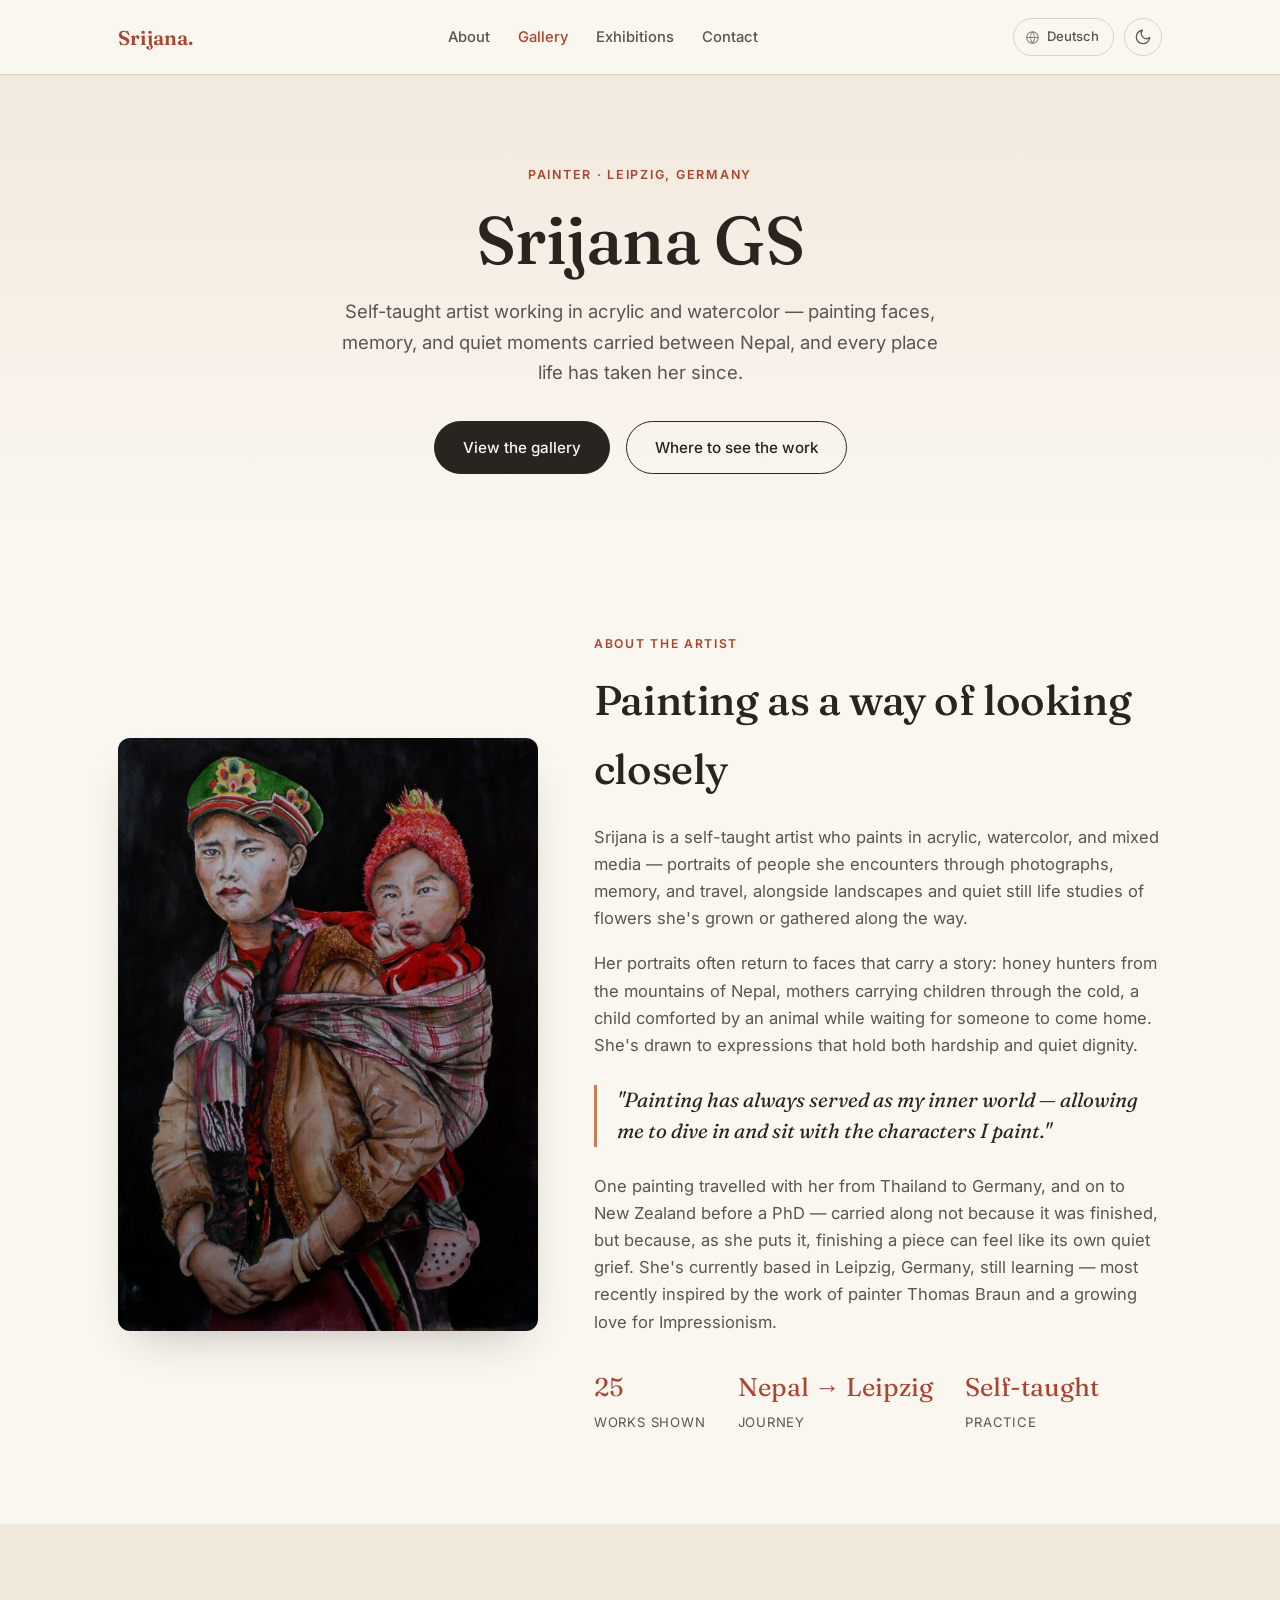
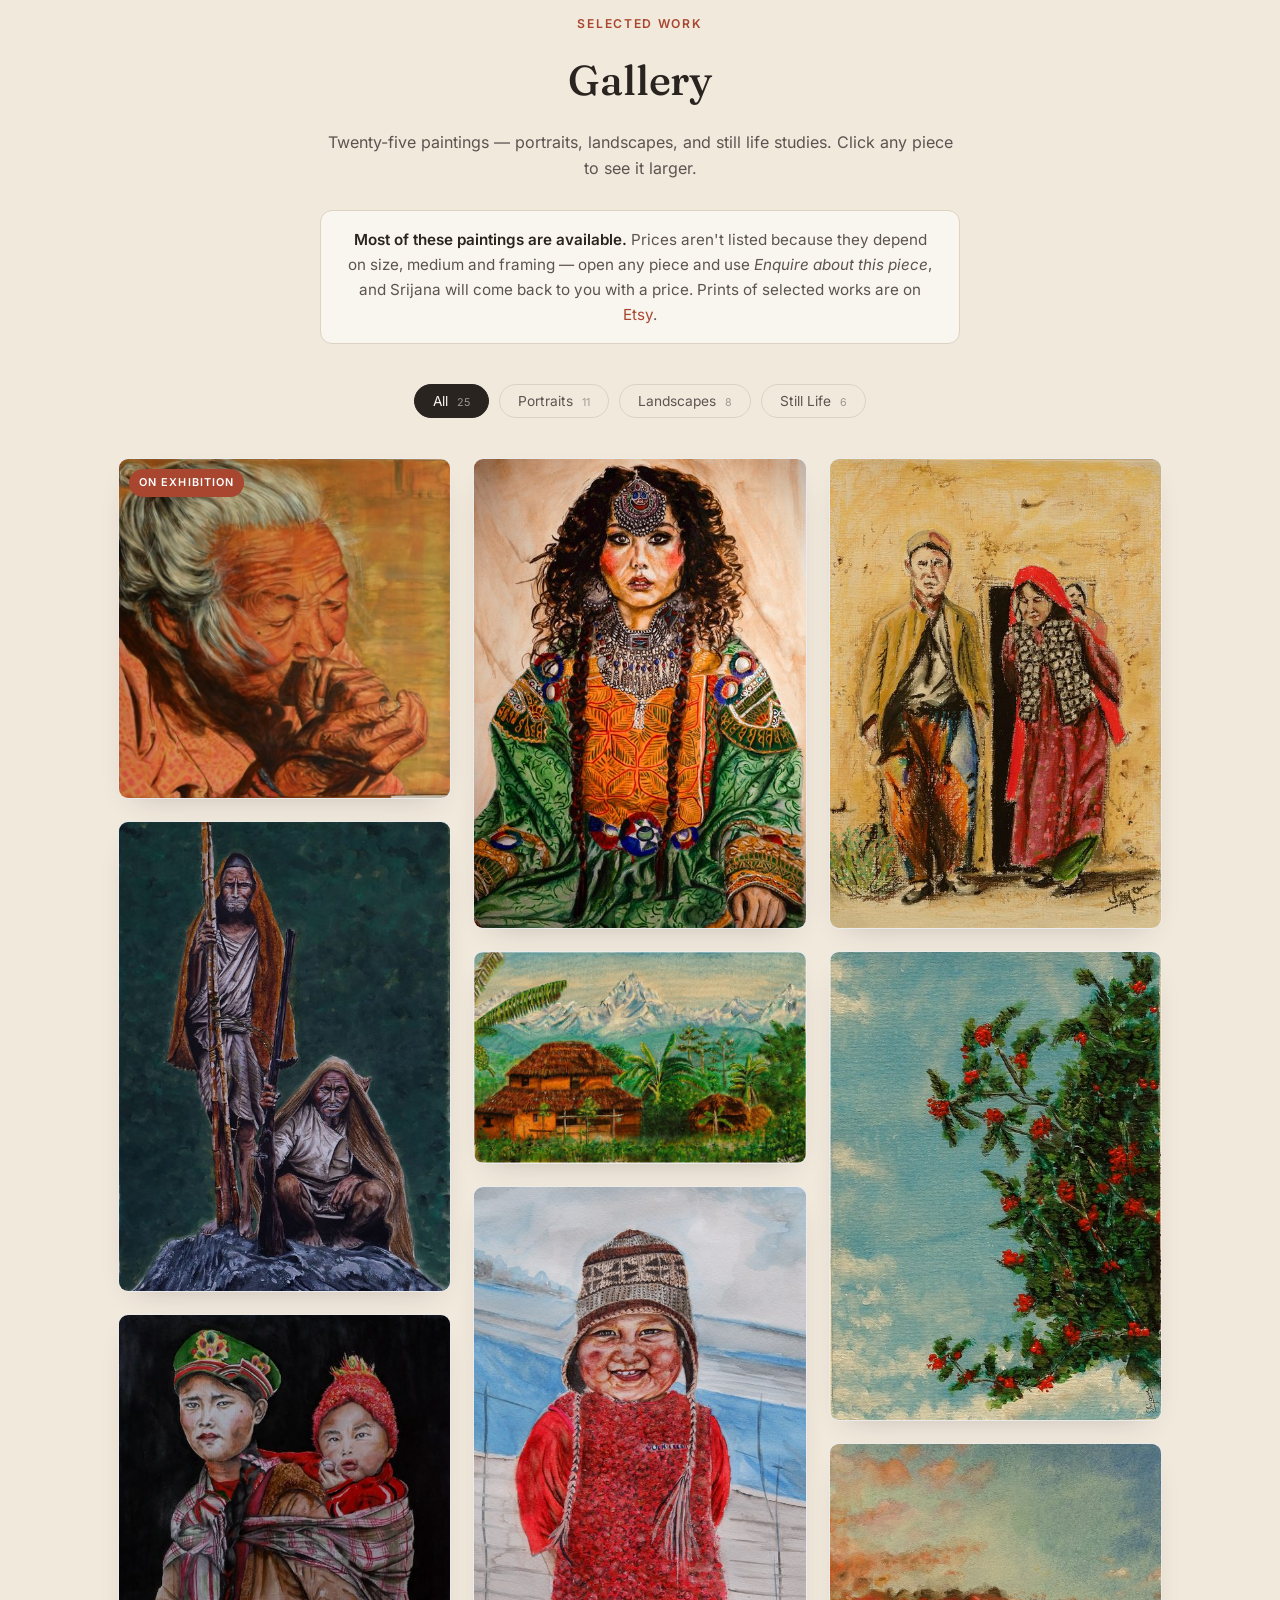
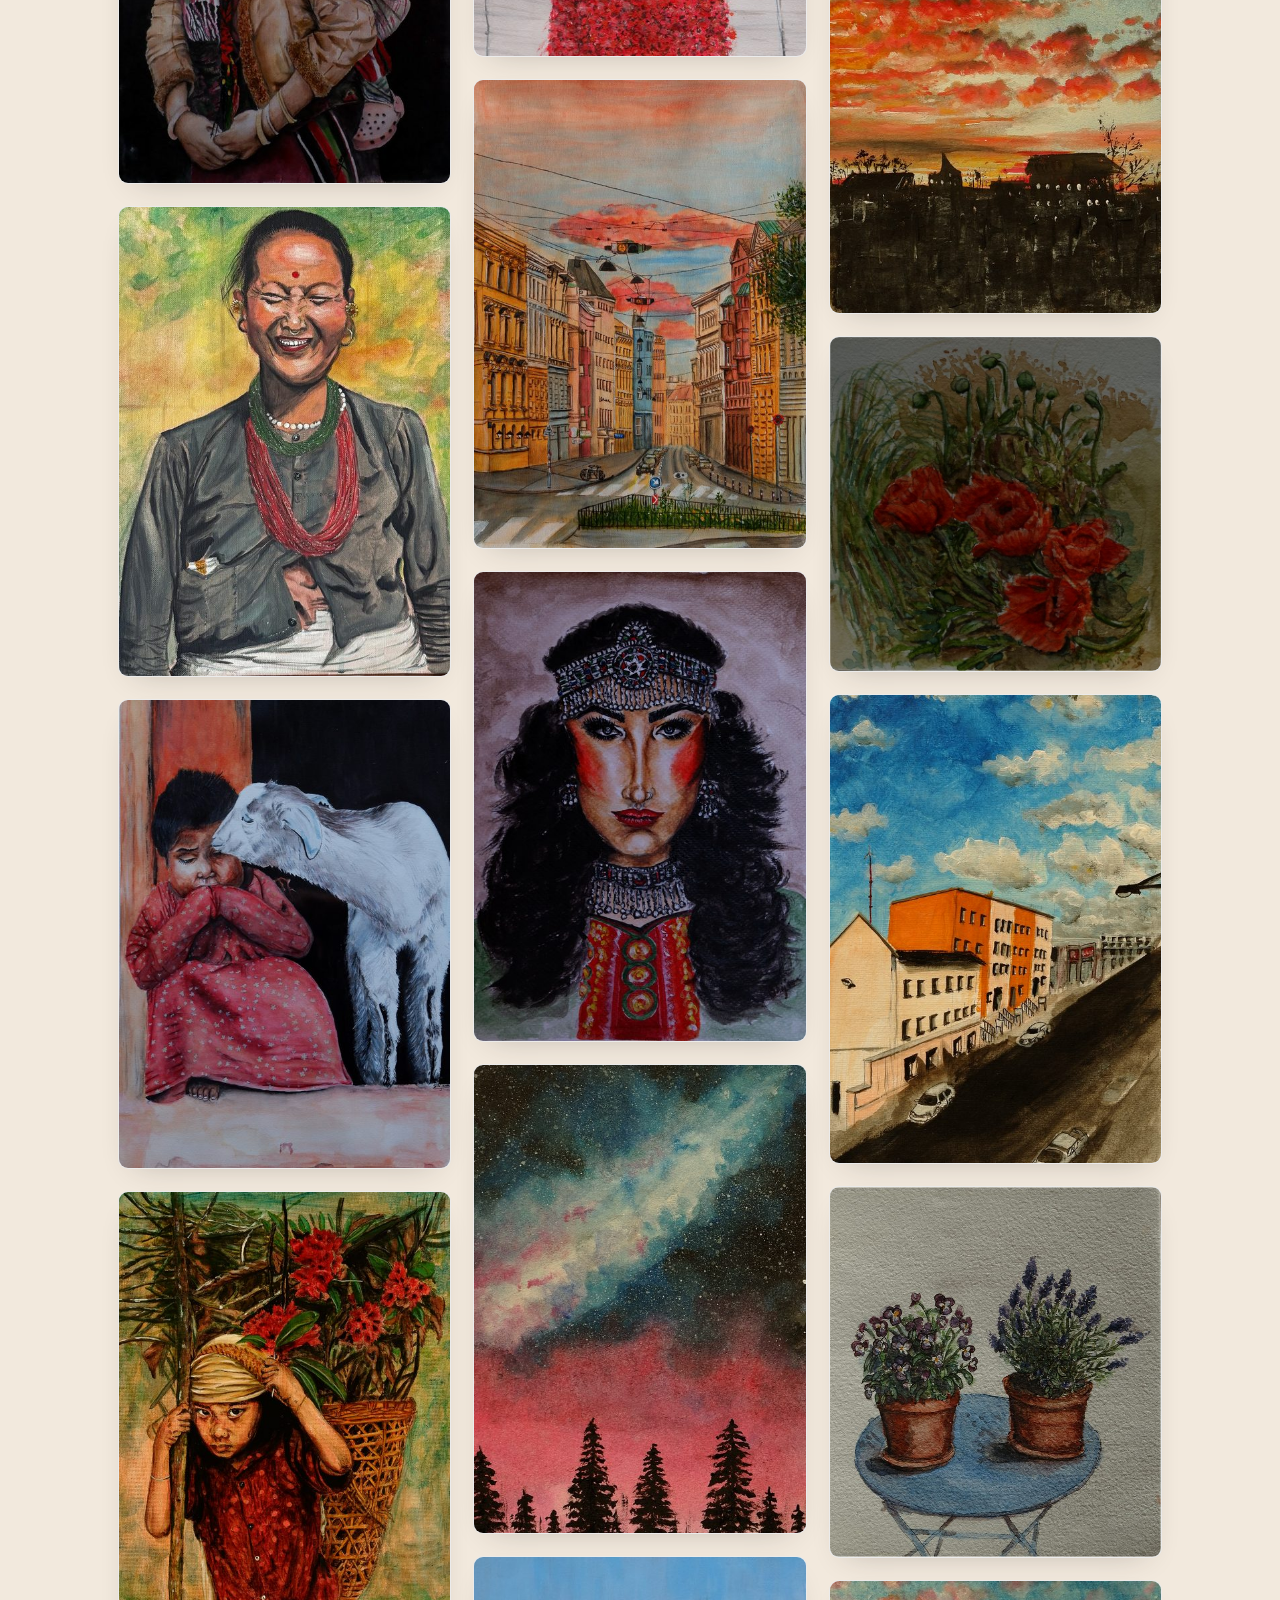
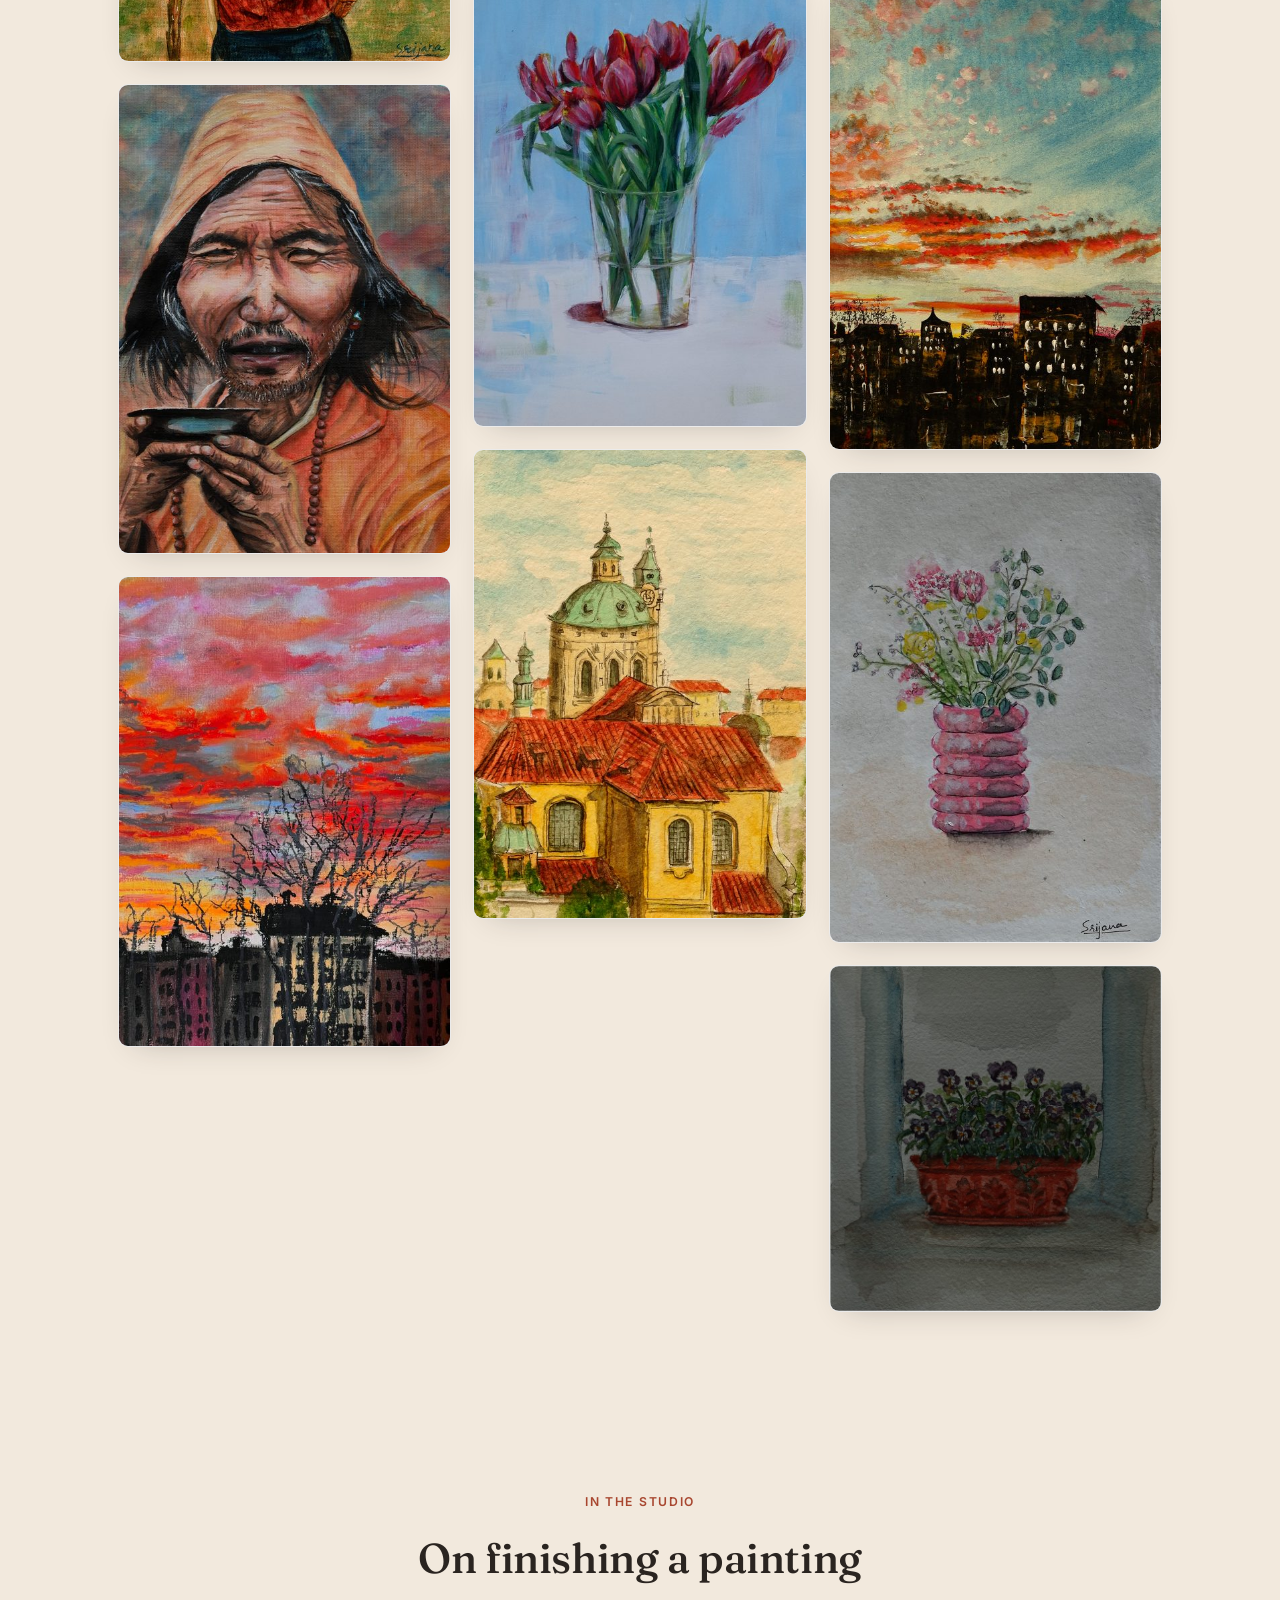
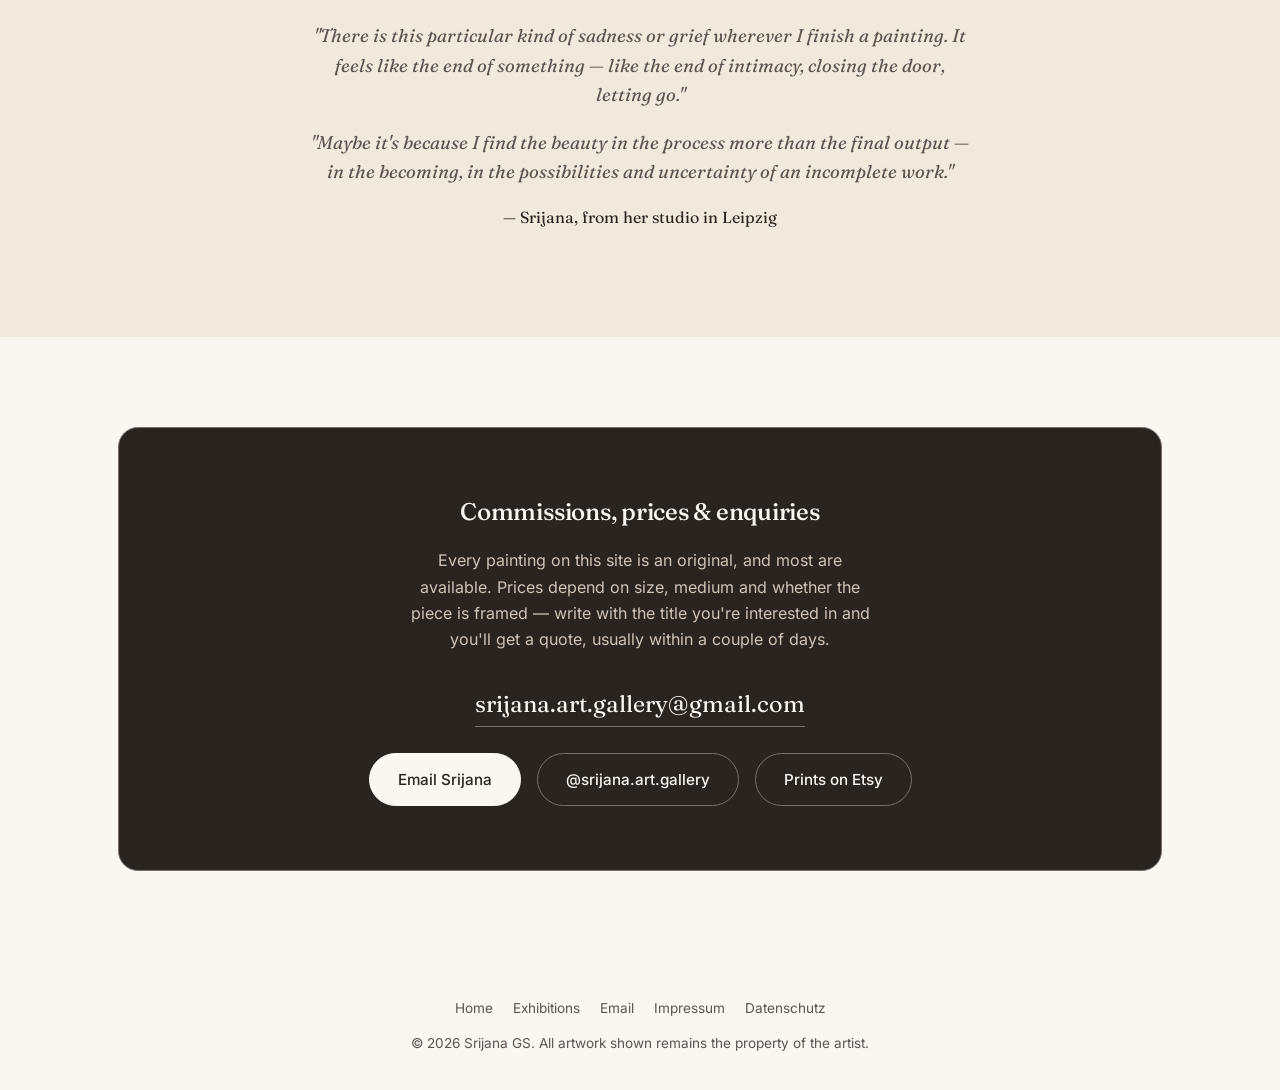
==== commit 81d9c4f3: "Self-host fonts, fix contact email, add sale templates and Garage Ost poster" ====
--- a/index.html
+++ b/index.html
@@ -13,10 +13,9 @@
 <meta property="og:type" content="website">
 <meta property="og:locale" content="en_GB">
 <meta property="og:image" content="https://srijana-art.github.io/images/thumbs/art25.jpg">
-<link rel="preconnect" href="https://fonts.googleapis.com">
-<link rel="preconnect" href="https://fonts.gstatic.com" crossorigin>
-<link href="https://fonts.googleapis.com/css2?family=Fraunces:opsz,wght@9..144,300;9..144,400;9..144,500;9..144,600&family=Inter:wght@300;400;500;600&display=swap" rel="stylesheet">
 <link rel="stylesheet" href="css/site.css">
+<link rel="preload" as="font" type="font/woff2" crossorigin href="fonts/inter-latin-wght-normal.woff2">
+<link rel="preload" as="font" type="font/woff2" crossorigin href="fonts/fraunces-latin-wght-normal.woff2">
 <meta name="theme-color" content="#faf6f0" media="(prefers-color-scheme: light)">
 <meta name="theme-color" content="#15120e" media="(prefers-color-scheme: dark)">
 <script>
@@ -47,7 +46,14 @@
     </nav>
     <div class="nav-tools">
       <a class="lang-switch" href="de/index.html" hreflang="de" lang="de"
-         title="Diese Seite auf Deutsch" aria-label="Diese Seite auf Deutsch">DE</a>
+         title="Diese Seite auf Deutsch" aria-label="Diese Seite auf Deutsch">
+        <svg viewBox="0 0 24 24" fill="none" stroke="currentColor" stroke-width="1.7"
+             stroke-linecap="round" stroke-linejoin="round" aria-hidden="true">
+          <circle cx="12" cy="12" r="9.2"></circle>
+          <path d="M2.8 12h18.4M12 2.8a15 15 0 0 1 0 18.4M12 2.8a15 15 0 0 0 0 18.4"></path>
+        </svg>
+        <span>Deutsch</span>
+      </a>
       <button class="theme-toggle" id="theme-toggle" type="button"
               aria-label="Switch between light and dark mode" title="Switch between light and dark mode">
         <svg class="icon-moon" viewBox="0 0 24 24" fill="none" stroke="currentColor" stroke-width="1.7"
@@ -417,9 +423,9 @@
     <div class="contact-box">
       <h2>Commissions, prices &amp; enquiries</h2>
       <p>Every painting on this site is an original, and most are available. Prices depend on size, medium and whether the piece is framed — write with the title you&#x27;re interested in and you&#x27;ll get a quote, usually within a couple of days.</p>
-      <a class="contact-email" href="mailto:srijana.art.art.gallery@gmail.com">srijana.art.art.gallery@gmail.com</a>
+      <a class="contact-email" href="mailto:srijana.art.gallery@gmail.com">srijana.art.gallery@gmail.com</a>
       <div class="contact-links">
-        <a href="mailto:srijana.art.art.gallery@gmail.com?subject=Painting%20enquiry" class="btn btn-solid">Email Srijana</a>
+        <a href="mailto:srijana.art.gallery@gmail.com?subject=Painting%20enquiry" class="btn btn-solid">Email Srijana</a>
         <a href="https://www.instagram.com/srijana.art.gallery/" target="_blank" rel="noopener" class="btn btn-outline">@srijana.art.gallery</a>
         <a href="https://www.etsy.com/shop/SrijanaArtGallery" target="_blank" rel="noopener" class="btn btn-outline">Prints on Etsy</a>
       </div>
@@ -432,7 +438,7 @@
     <div class="footer-links">
       <a href="index.html">Home</a>
       <a href="exhibitions.html">Exhibitions</a>
-      <a href="mailto:srijana.art.art.gallery@gmail.com">Email</a>
+      <a href="mailto:srijana.art.gallery@gmail.com">Email</a>
       <a href="impressum.html">Impressum</a>
       <a href="datenschutz.html">Datenschutz</a>
     </div>
@@ -492,7 +498,7 @@
 
 <script>
 (function () {
-  var EMAIL = 'srijana.art.art.gallery@gmail.com';
+  var EMAIL = 'srijana.art.gallery@gmail.com';
   var MAIL  = {"subject": "Enquiry: \"{t}\"", "body": "Hello Srijana,\n\nI saw \"{t}\" ({m}) on your website and would like to know more.\n\nCould you tell me:\n  • the price\n  • the size, and whether it is framed\n  • whether it can be shipped, and roughly what that would cost\n\nThank you,\n"};   // language-specific enquiry template
   var cards    = Array.prototype.slice.call(document.querySelectorAll('.art-card'));
   var lightbox = document.getElementById('lightbox');
--- a/css/site.css
+++ b/css/site.css
@@ -1,3 +1,43 @@
+/* ---------- Self-hosted fonts ----------
+   Served from this site, not from Google's CDN. Loading fonts.googleapis.com
+   sends every visitor's IP address to Google; a Munich court awarded damages
+   over exactly that (LG München I, 3 O 17493/20), and it is a standing
+   Abmahnung target in Germany. Self-hosting removes the transfer entirely,
+   which is also why the Datenschutzerklärung no longer mentions Google Fonts.
+   Variable fonts, latin subset only — German umlauts and ß live in Latin-1. */
+@font-face {
+  font-family: 'Fraunces';
+  font-style: normal;
+  font-weight: 100 900;
+  font-display: swap;
+  src: url('../fonts/fraunces-latin-wght-normal.woff2') format('woff2-variations');
+  unicode-range: U+0000-00FF,U+0131,U+0152-0153,U+02BB-02BC,U+02C6,U+02DA,U+02DC,U+0304,U+0308,U+0329,U+2000-206F,U+20AC,U+2122,U+2191,U+2193,U+2212,U+2215,U+FEFF,U+FFFD;
+}
+@font-face {
+  font-family: 'Fraunces';
+  font-style: italic;
+  font-weight: 100 900;
+  font-display: swap;
+  src: url('../fonts/fraunces-latin-wght-italic.woff2') format('woff2-variations');
+  unicode-range: U+0000-00FF,U+0131,U+0152-0153,U+02BB-02BC,U+02C6,U+02DA,U+02DC,U+0304,U+0308,U+0329,U+2000-206F,U+20AC,U+2122,U+2191,U+2193,U+2212,U+2215,U+FEFF,U+FFFD;
+}
+@font-face {
+  font-family: 'Inter';
+  font-style: normal;
+  font-weight: 100 900;
+  font-display: swap;
+  src: url('../fonts/inter-latin-wght-normal.woff2') format('woff2-variations');
+  unicode-range: U+0000-00FF,U+0131,U+0152-0153,U+02BB-02BC,U+02C6,U+02DA,U+02DC,U+0304,U+0308,U+0329,U+2000-206F,U+20AC,U+2122,U+2191,U+2193,U+2212,U+2215,U+FEFF,U+FFFD;
+}
+@font-face {
+  font-family: 'Inter';
+  font-style: italic;
+  font-weight: 100 900;
+  font-display: swap;
+  src: url('../fonts/inter-latin-wght-italic.woff2') format('woff2-variations');
+  unicode-range: U+0000-00FF,U+0131,U+0152-0153,U+02BB-02BC,U+02C6,U+02DA,U+02DC,U+0304,U+0308,U+0329,U+2000-206F,U+20AC,U+2122,U+2191,U+2193,U+2212,U+2215,U+FEFF,U+FFFD;
+}
+
 /* ---------- Theme tokens ----------
      Light is the default. Dark is applied by data-theme="dark" on <html>,
      set before first paint by the inline script in each page's <head>, so the
@@ -725,19 +765,20 @@
     border: 1px solid var(--line);
     color: var(--ink-soft);
     height: 38px;
-    min-width: 42px;
-    padding: 0 12px;
+    padding: 0 14px 0 11px;
+    gap: 7px;
     border-radius: 999px;
     display: inline-flex;
     align-items: center;
     justify-content: center;
-    font-size: 0.78rem;
-    font-weight: 600;
-    letter-spacing: 0.08em;
+    font-size: 0.82rem;
+    font-weight: 500;
     text-decoration: none;
+    white-space: nowrap;
     transition: border-color 0.15s ease, color 0.15s ease;
     -webkit-tap-highlight-color: transparent;
   }
+  .lang-switch svg { width: 15px; height: 15px; flex: none; opacity: 0.75; }
   .lang-switch:hover { border-color: var(--accent-soft); color: var(--accent); text-decoration: none; }
   .lang-switch:focus-visible { outline: 2px solid var(--accent); outline-offset: 2px; }
 
@@ -808,19 +849,20 @@
     border: 1px solid var(--line);
     color: var(--ink-soft);
     height: 38px;
-    min-width: 42px;
-    padding: 0 12px;
+    padding: 0 14px 0 11px;
+    gap: 7px;
     border-radius: 999px;
     display: inline-flex;
     align-items: center;
     justify-content: center;
-    font-size: 0.78rem;
-    font-weight: 600;
-    letter-spacing: 0.08em;
+    font-size: 0.82rem;
+    font-weight: 500;
     text-decoration: none;
+    white-space: nowrap;
     transition: border-color 0.15s ease, color 0.15s ease;
     -webkit-tap-highlight-color: transparent;
   }
+  .lang-switch svg { width: 15px; height: 15px; flex: none; opacity: 0.75; }
   .lang-switch:hover { border-color: var(--accent-soft); color: var(--accent); text-decoration: none; }
   .lang-switch:focus-visible { outline: 2px solid var(--accent); outline-offset: 2px; }
 
@@ -829,3 +871,18 @@
     nav.links a { font-size: 0.8rem; }
     .art-card .badge { font-size: 0.6rem; padding: 4px 8px; letter-spacing: 0.06em; top: 7px; left: 7px; }
   }
+
+  .event-poster {
+    margin: 0 0 30px;
+    border-radius: 12px;
+    overflow: hidden;
+    border: 1px solid var(--card-border);
+    background: var(--card);
+  }
+  .event-poster img { width: 100%; height: auto; display: block; }
+  .event-poster figcaption {
+    padding: 9px 14px;
+    font-size: 0.76rem;
+    color: var(--ink-soft);
+    background: var(--card);
+  }
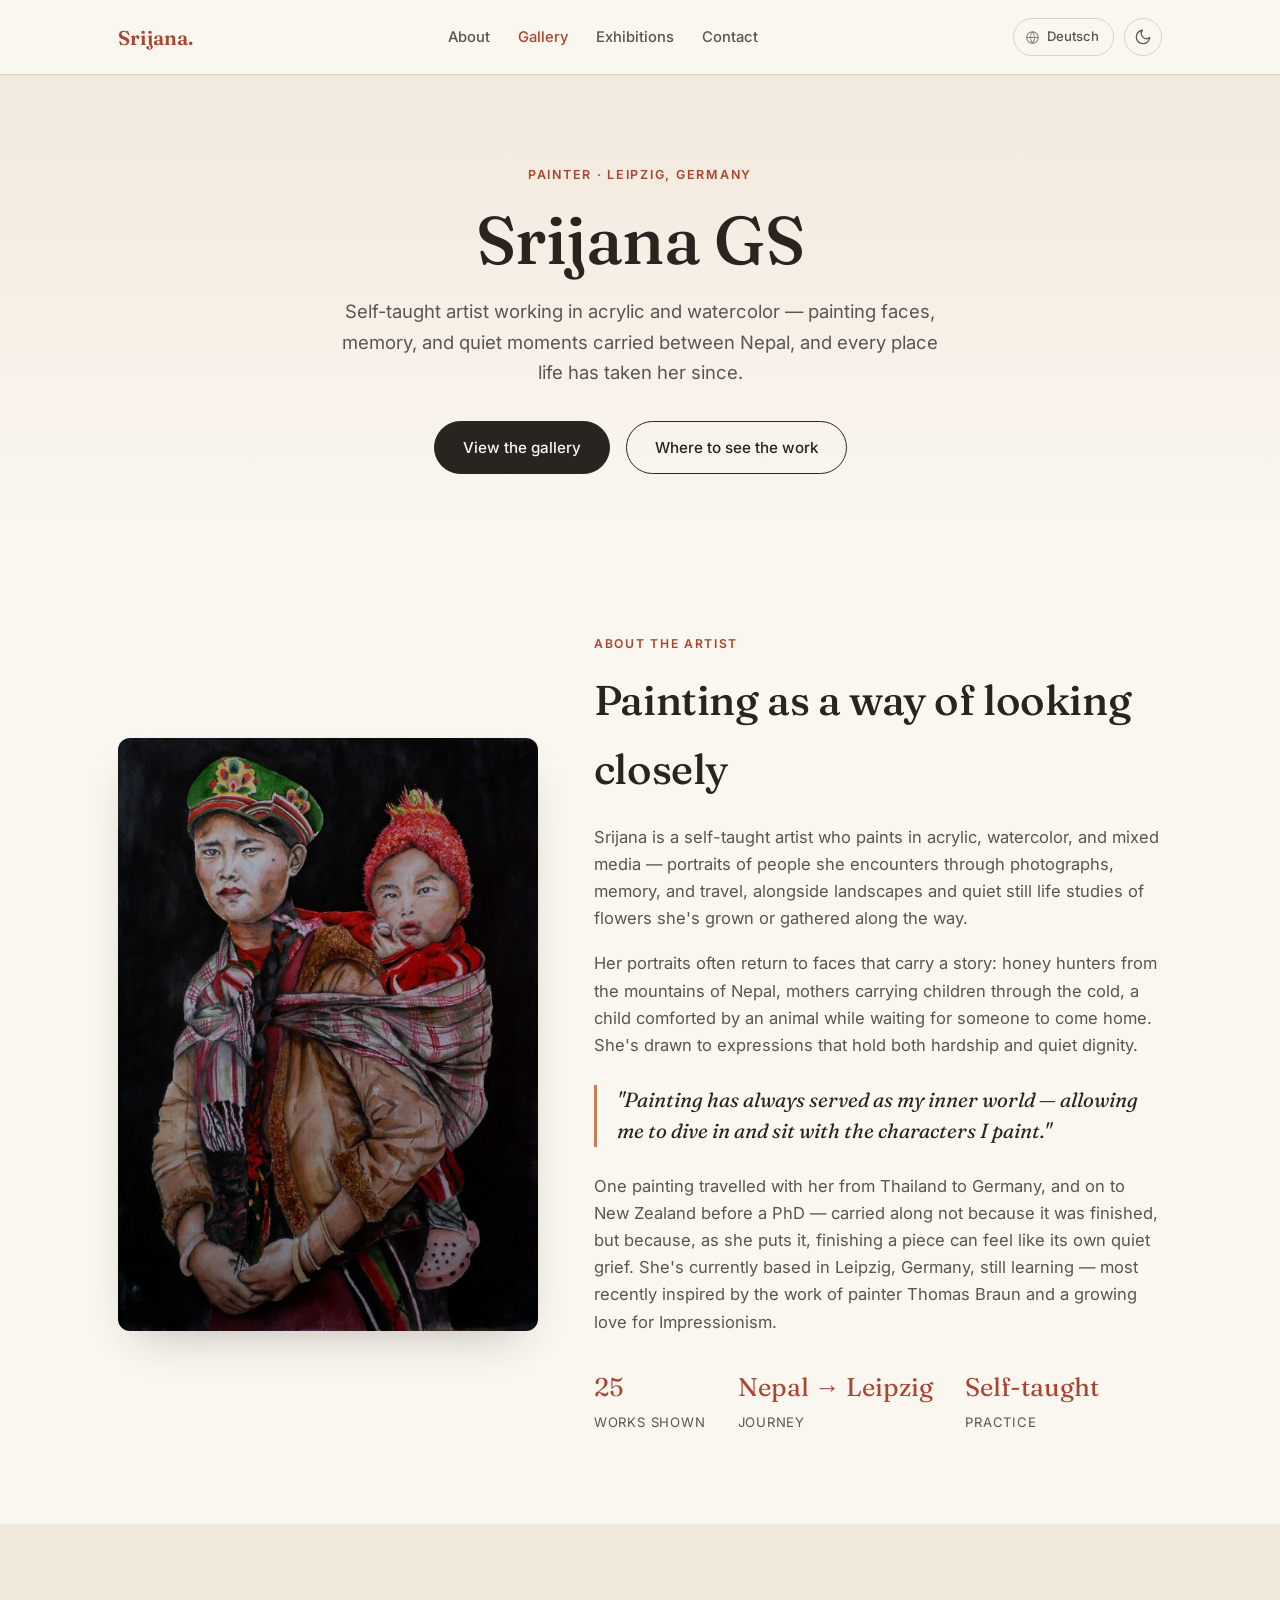
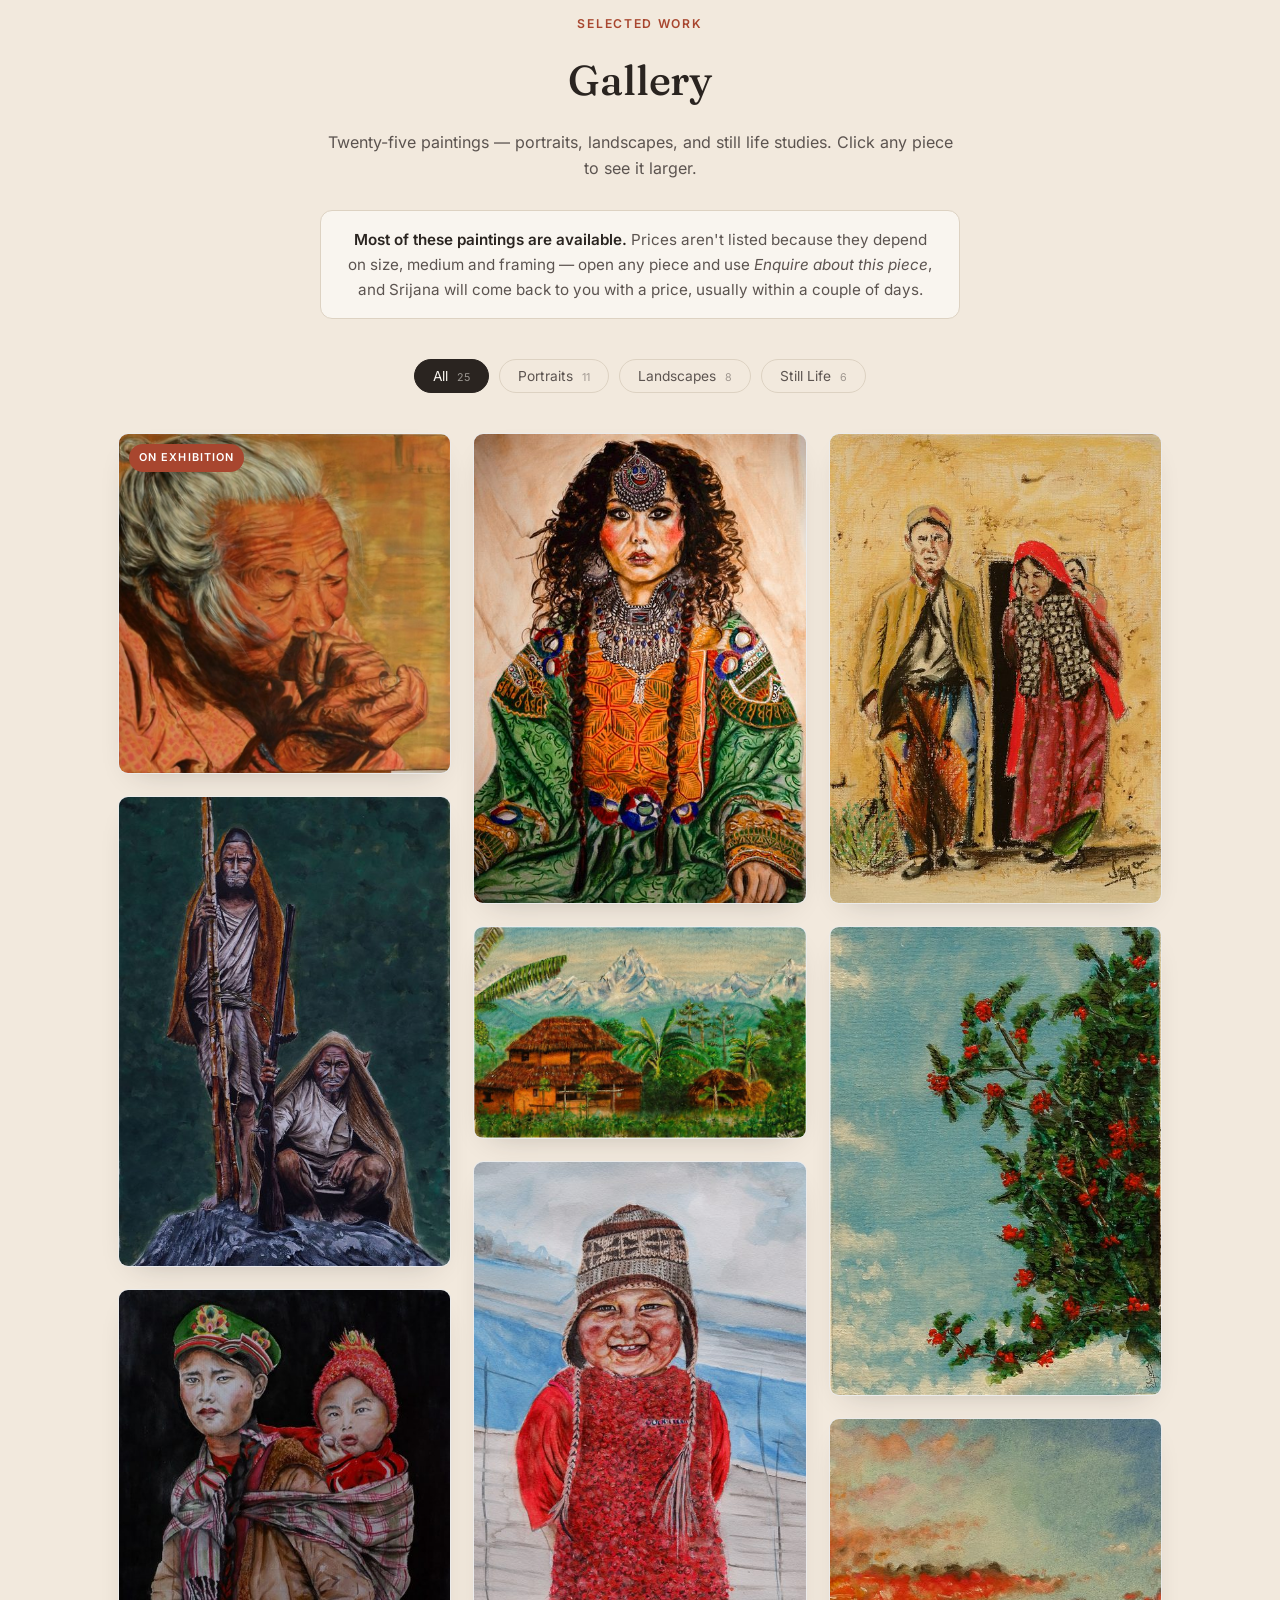
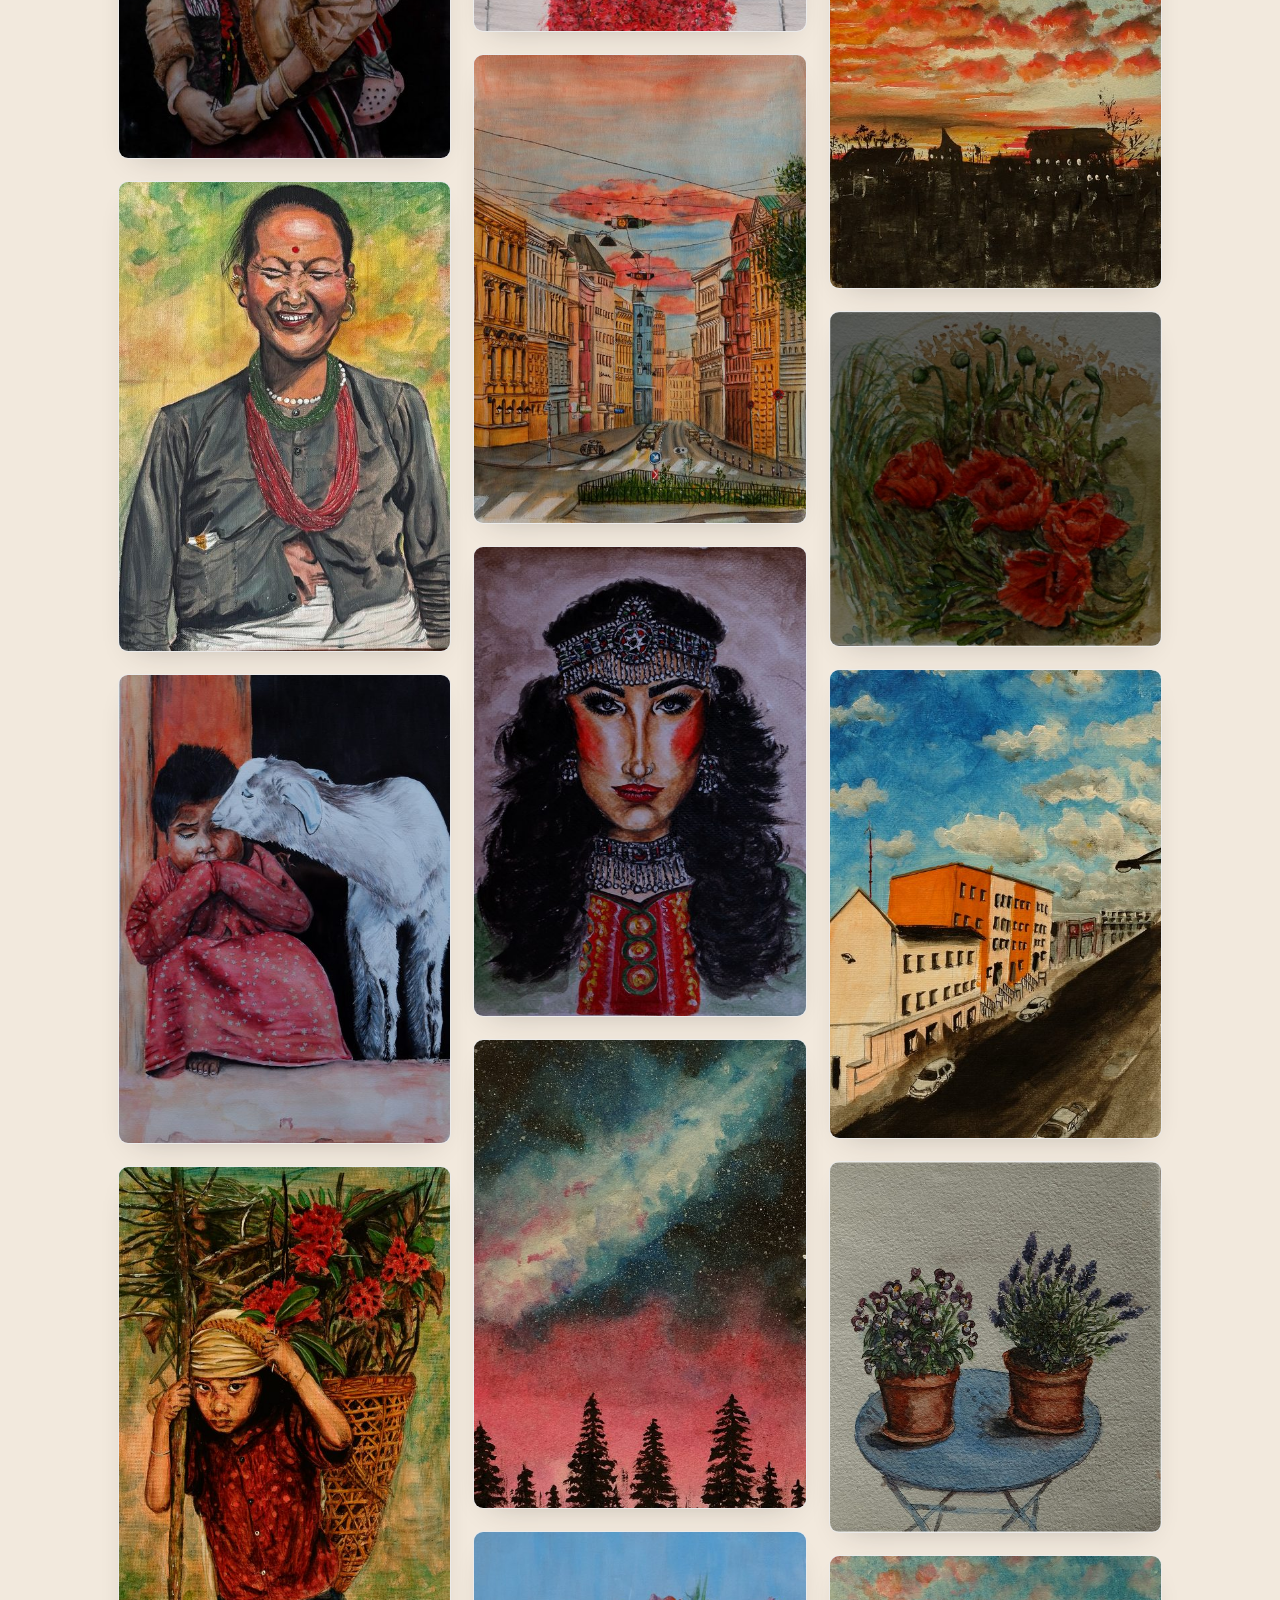
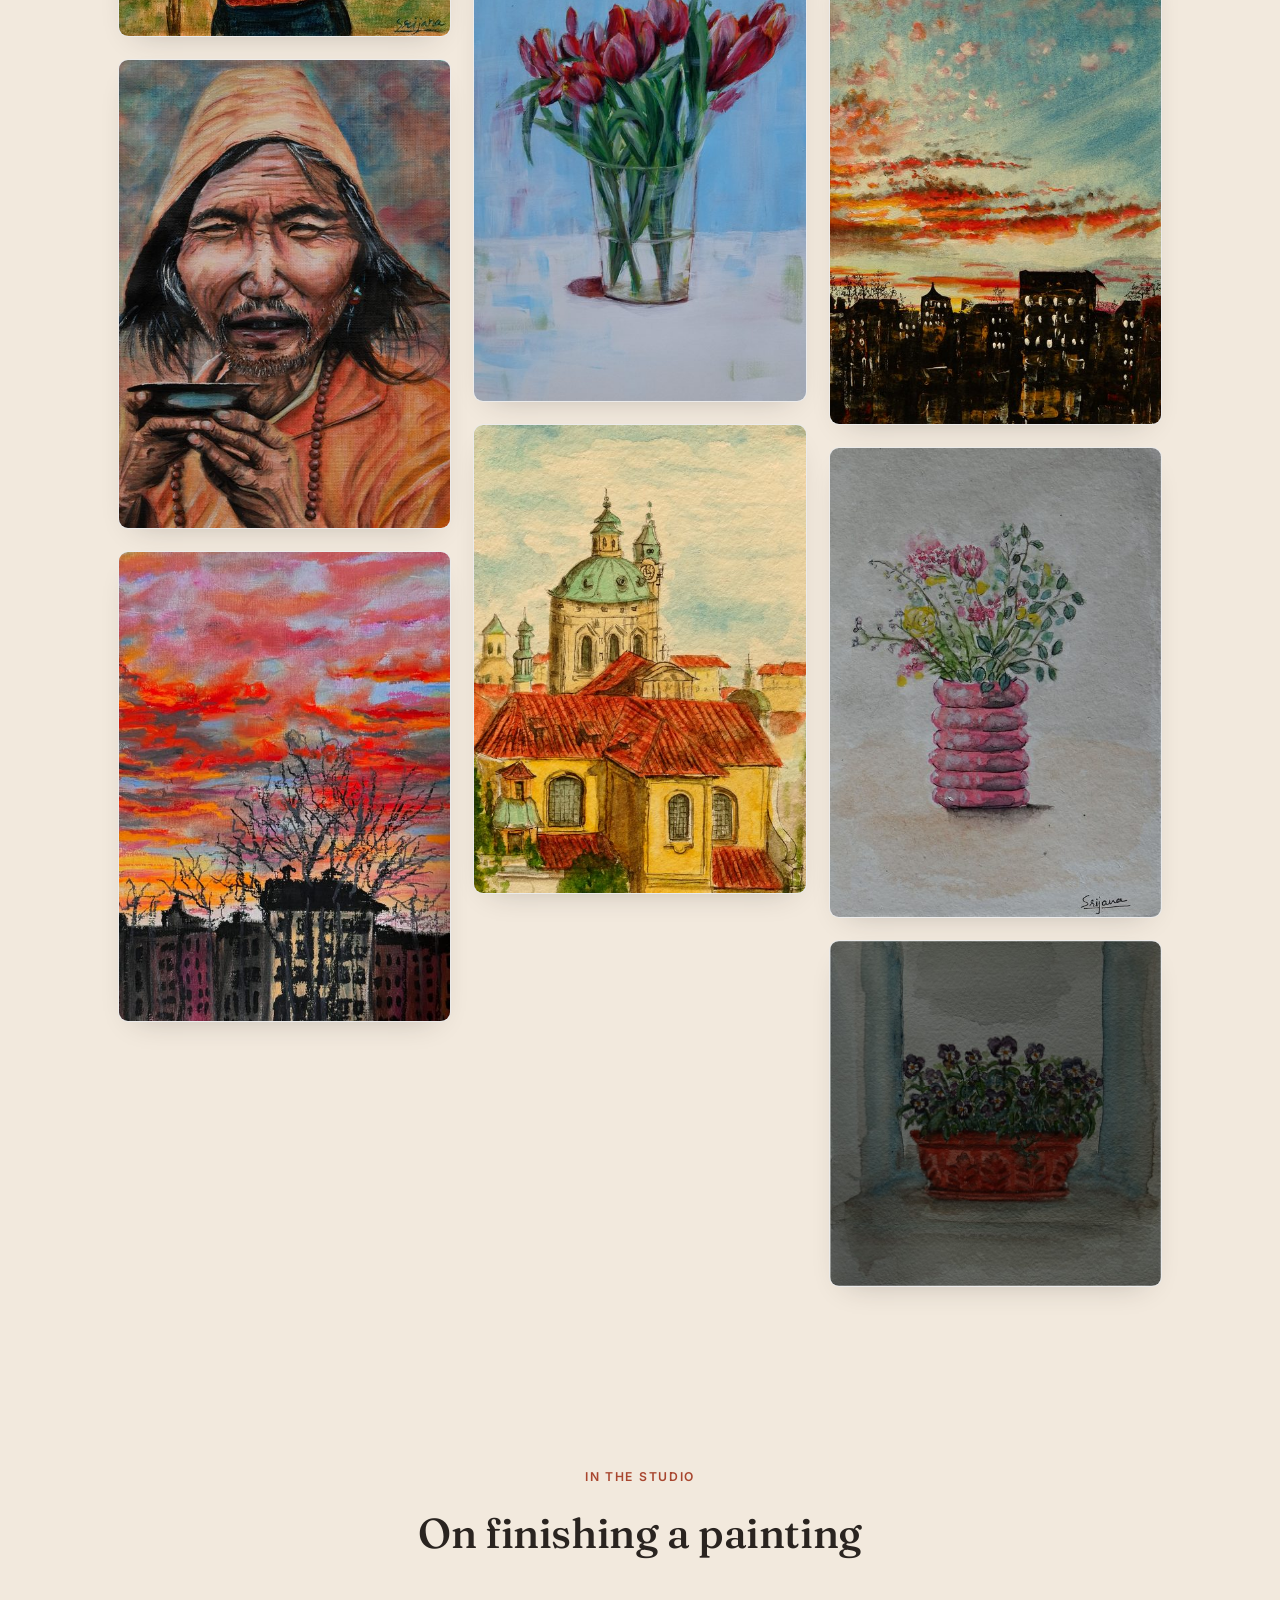
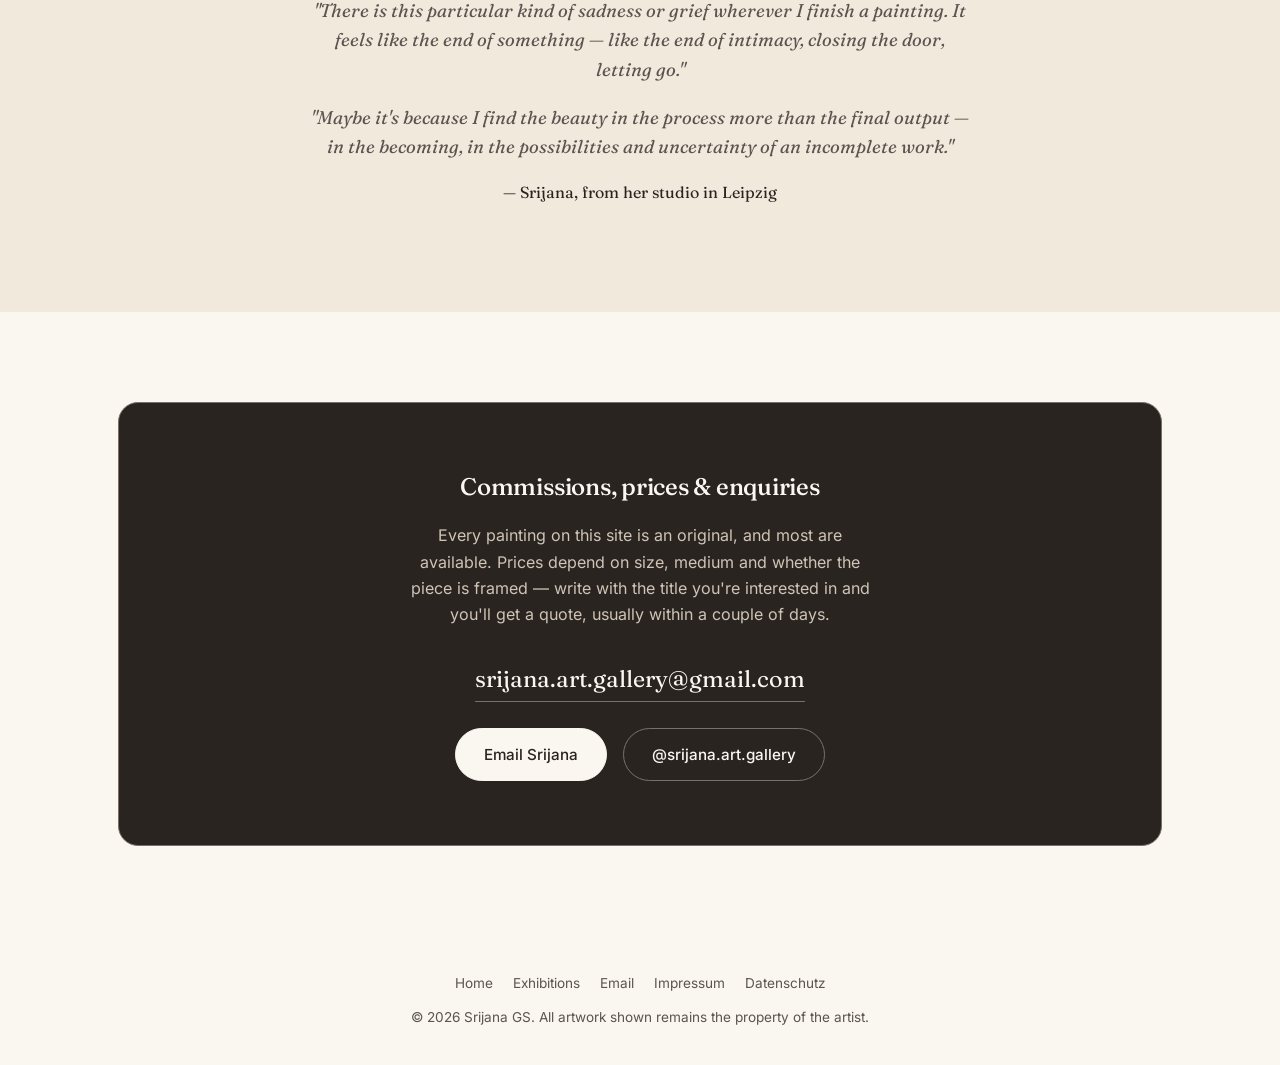
==== commit 31dd815f: "Retitle work to "Softness that Endures", remove Etsy" ====
--- a/index.html
+++ b/index.html
@@ -114,7 +114,7 @@
       <p>Twenty-five paintings — portraits, landscapes, and still life studies. Click any piece to see it larger.</p>
     </div>
 
-    <div class="avail-note"><strong>Most of these paintings are available.</strong> Prices aren't listed because they depend on size, medium and framing — open any piece and use <em>Enquire about this piece</em>, and Srijana will come back to you with a price. Prints of selected works are on <a href="https://www.etsy.com/shop/SrijanaArtGallery" target="_blank" rel="noopener">Etsy</a>.</div>
+    <div class="avail-note"><strong>Most of these paintings are available.</strong> Prices aren't listed because they depend on size, medium and framing — open any piece and use <em>Enquire about this piece</em>, and Srijana will come back to you with a price, usually within a couple of days.</div>
 
     <div class="gallery-filter">
       <button class="filter-btn active" data-filter="all">All <span class="count">25</span></button>
@@ -125,16 +125,16 @@
 
     <div class="gallery-grid">
       <figure class="art-card" data-cat="portrait" tabindex="0" role="button"
-              aria-label="View The Morning Pipe larger"
+              aria-label="View Softness that Endures larger"
               data-full="images/web/art25.jpg"
-              data-title="The Morning Pipe"
+              data-title="Softness that Endures"
               data-medium="Acrylic on canvas"
-              data-desc="An elderly woman draws on her pipe, both hands cupped around it, the whole painting held within one range of warm ochre and rose. This is the work now hanging in the open-air gallery at Am Kunstwinkel in Markkleeberg."
+              data-desc="This is an old woman from Bhaktapur, an ancient city in Nepal. I was drawn to her face — the wrinkles, the expression, the grey hair. To me, her face carries a whole lifetime of stories and experiences. I am from Nepal, so these faces and these gestures are part of the visual world I grew up with. Bhaktapur has a very distinctive cultural character, and I wanted to bring a small piece of that world into this European art space."
               data-exhibition="exhibition-kunstwinkel.html">
         <span class="badge badge-exhibited">On exhibition</span>
         <img src="images/thumbs/art25.jpg" width="1510" height="1545"
-             loading="lazy" decoding="async" alt="Painting of an elderly woman with grey hair smoking a pipe held in both cupped hands">
-        <figcaption class="art-caption"><strong>The Morning Pipe</strong>Acrylic on canvas</figcaption>
+             loading="lazy" decoding="async" alt="Painting of an elderly woman from Bhaktapur with grey hair, her cupped hands raised to her face as she smokes">
+        <figcaption class="art-caption"><strong>Softness that Endures</strong>Acrylic on canvas</figcaption>
       </figure>
 
       <figure class="art-card" data-cat="portrait" tabindex="0" role="button"
@@ -427,7 +427,6 @@
       <div class="contact-links">
         <a href="mailto:srijana.art.gallery@gmail.com?subject=Painting%20enquiry" class="btn btn-solid">Email Srijana</a>
         <a href="https://www.instagram.com/srijana.art.gallery/" target="_blank" rel="noopener" class="btn btn-outline">@srijana.art.gallery</a>
-        <a href="https://www.etsy.com/shop/SrijanaArtGallery" target="_blank" rel="noopener" class="btn btn-outline">Prints on Etsy</a>
       </div>
     </div>
   </div>
@@ -595,14 +594,21 @@
     else if (e.key === 'ArrowRight') step(1);
   });
 
-  var touchX = null;
-  lightbox.addEventListener('touchstart', function (e) { touchX = e.changedTouches[0].clientX; }, { passive: true });
-  lightbox.addEventListener('touchmove', function (e) { if (e.cancelable) e.preventDefault(); }, { passive: false });
+  // Swipe left/right to move between works. Vertical movement must stay a
+  // normal scroll — a long caption makes the panel taller than the screen —
+  // so nothing is preventDefault'ed and a swipe only counts when it is clearly
+  // more horizontal than vertical.
+  var touchX = null, touchY = null;
+  lightbox.addEventListener('touchstart', function (e) {
+    touchX = e.changedTouches[0].clientX;
+    touchY = e.changedTouches[0].clientY;
+  }, { passive: true });
   lightbox.addEventListener('touchend', function (e) {
     if (touchX === null) return;
     var dx = e.changedTouches[0].clientX - touchX;
-    if (Math.abs(dx) > 55) step(dx < 0 ? 1 : -1);
-    touchX = null;
+    var dy = e.changedTouches[0].clientY - touchY;
+    if (Math.abs(dx) > 55 && Math.abs(dx) > Math.abs(dy) * 1.5) step(dx < 0 ? 1 : -1);
+    touchX = touchY = null;
   }, { passive: true });
 
   document.querySelectorAll('.filter-btn').forEach(function (btn) {
--- a/css/site.css
+++ b/css/site.css
@@ -382,18 +382,23 @@
     z-index: 100;
     align-items: center;
     justify-content: center;
-    padding: 60px 72px 76px;
+    padding: 60px 72px;
   }
   .lightbox.open { display: flex; }
+  /* flex-start + auto margins keeps the panel centred when it fits and lets it
+     scroll from the top when a long caption makes it taller than the viewport
+     (centred flex items get clipped at the top instead of scrolling). */
+  .lightbox { align-items: flex-start; overflow-y: auto; -webkit-overflow-scrolling: touch; }
   .lightbox-content {
     max-width: 900px;
     width: 100%;
+    margin: auto 0;
     text-align: center;
   }
   .lightbox-content img {
     max-width: 100%;
-    max-height: 66vh;   /* fallback for browsers without dvh */
-    max-height: 66dvh;  /* iOS: excludes the collapsing browser chrome */
+    max-height: 52vh;   /* fallback for browsers without dvh */
+    max-height: 52dvh;  /* iOS: excludes the collapsing browser chrome */
     width: auto;
     border-radius: 6px;
     box-shadow: 0 30px 70px rgba(0,0,0,0.55);
@@ -408,7 +413,7 @@
     color: var(--accent-soft);
     margin-bottom: 12px;
   }
-  .lightbox-info p { color: #cfc4b6; font-size: 0.95rem; max-width: 580px; margin: 0 auto; }
+  .lightbox-info p { color: #cfc4b6; font-size: 0.95rem; max-width: 620px; margin: 0 auto; line-height: 1.6; }
   .lb-btn {
     position: absolute;
     background: none;
@@ -421,15 +426,14 @@
     transition: background 0.15s ease;
   }
   .lb-btn:hover { background: rgba(255,255,255,0.12); }
-  .lightbox-close { top: 20px; right: 24px; font-size: 1.9rem; }
-  .lightbox-prev, .lightbox-next { top: 50%; transform: translateY(-50%); font-size: 2.2rem; }
+  .lightbox-close { position: fixed; top: 20px; right: 24px; font-size: 1.9rem; }
+  .lightbox-prev, .lightbox-next { position: fixed; top: 50%; transform: translateY(-50%); font-size: 2.2rem; }
   .lightbox-prev { left: 14px; }
   .lightbox-next { right: 14px; }
   .lightbox-counter {
-    position: absolute;
-    bottom: 20px;
-    left: 0; right: 0;
-    text-align: center;
+    position: fixed;
+    top: 28px;
+    left: 30px;
     color: #8d827a;
     font-size: 0.8rem;
     letter-spacing: 0.1em;
@@ -499,7 +503,7 @@
     nav.links a { font-size: 0.86rem; }
     .about-grid { grid-template-columns: 1fr; gap: 36px; }
     .gallery-grid { column-count: 2; }
-    .lightbox { padding: 52px 20px 72px; }
+    .lightbox { padding: 52px 20px; }
     .lightbox-prev { left: 2px; }
     .lightbox-next { right: 2px; }
   }
@@ -511,7 +515,7 @@
     .art-caption { padding: 28px 10px 9px; font-size: 0.72rem; }
     .art-caption strong { font-size: 0.85rem; }
     .contact-box { padding: 44px 24px; }
-    .lightbox-content img { max-height: 58vh; max-height: 58dvh; }
+    .lightbox-content img { max-height: 44vh; max-height: 44dvh; }
   }
   @media (prefers-reduced-motion: reduce) {
     html { scroll-behavior: auto; }
@@ -886,3 +890,21 @@
     color: var(--ink-soft);
     background: var(--card);
   }
+
+  /* On a wide screen the caption sits beside the painting rather than under it,
+     so a long story can't push the enquiry button below the fold. */
+  @media (min-width: 900px) {
+    .lightbox { padding: 48px 80px; }
+    .lightbox-content {
+      max-width: 1120px;
+      display: grid;
+      grid-template-columns: minmax(0, 1.05fr) minmax(300px, 0.95fr);
+      gap: 40px;
+      align-items: center;
+      text-align: left;
+    }
+    .lightbox-content img { max-height: 80vh; max-height: 80dvh; }
+    .lightbox-info { margin-top: 0; }
+    .lightbox-info p { margin: 0; max-width: none; }
+    .lightbox-actions { justify-content: flex-start; }
+  }
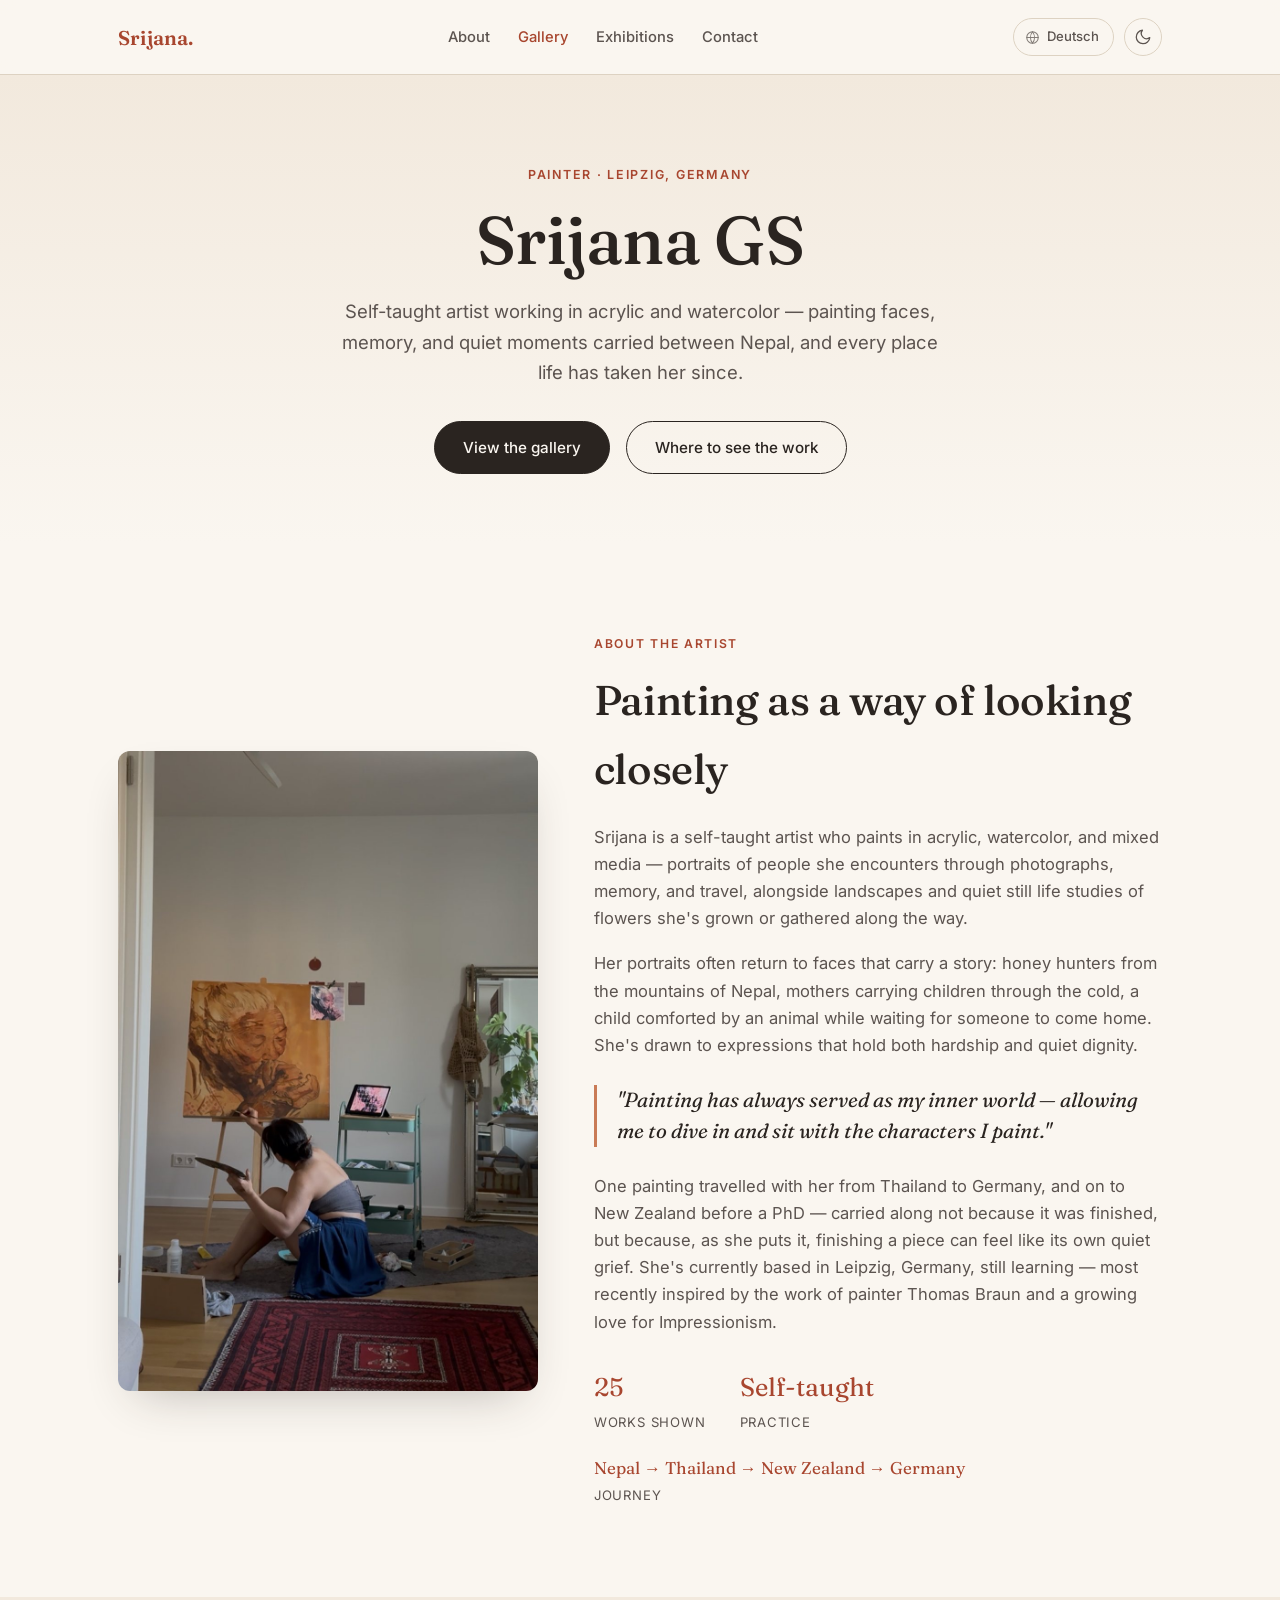
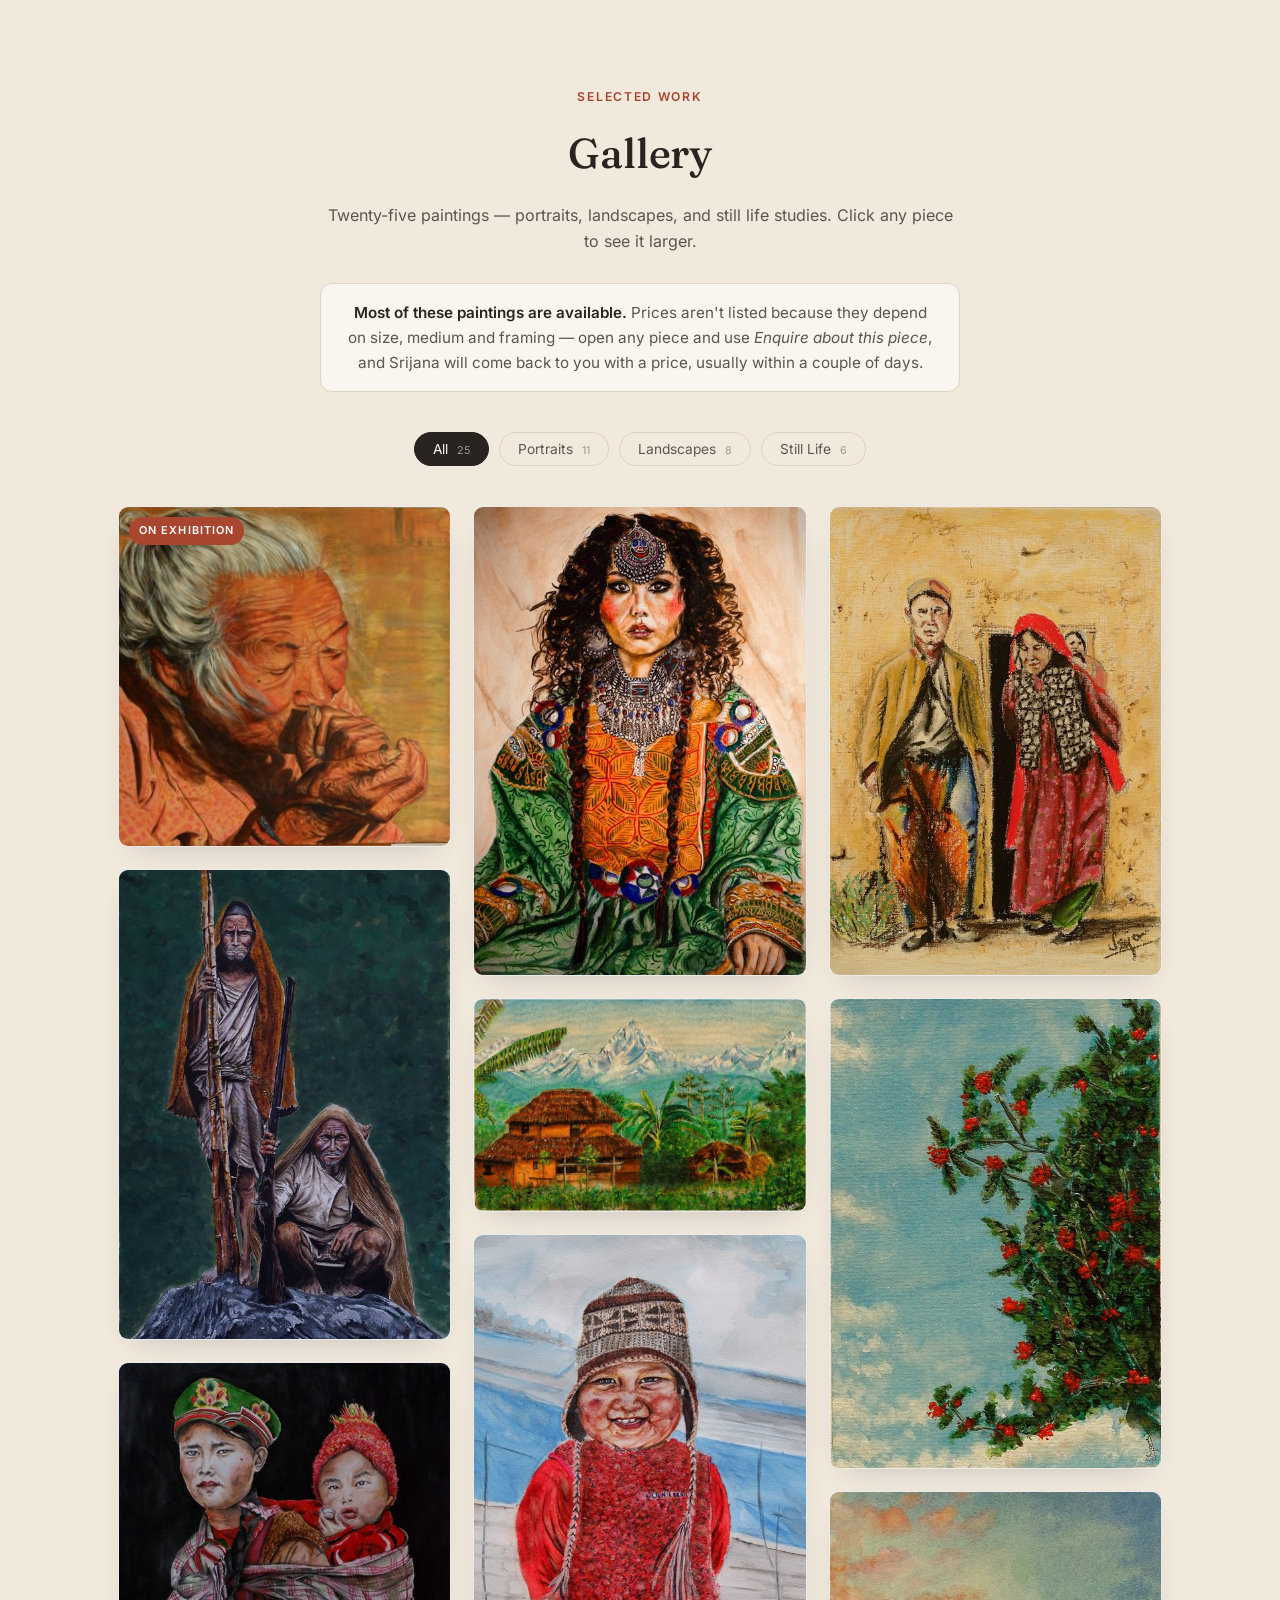
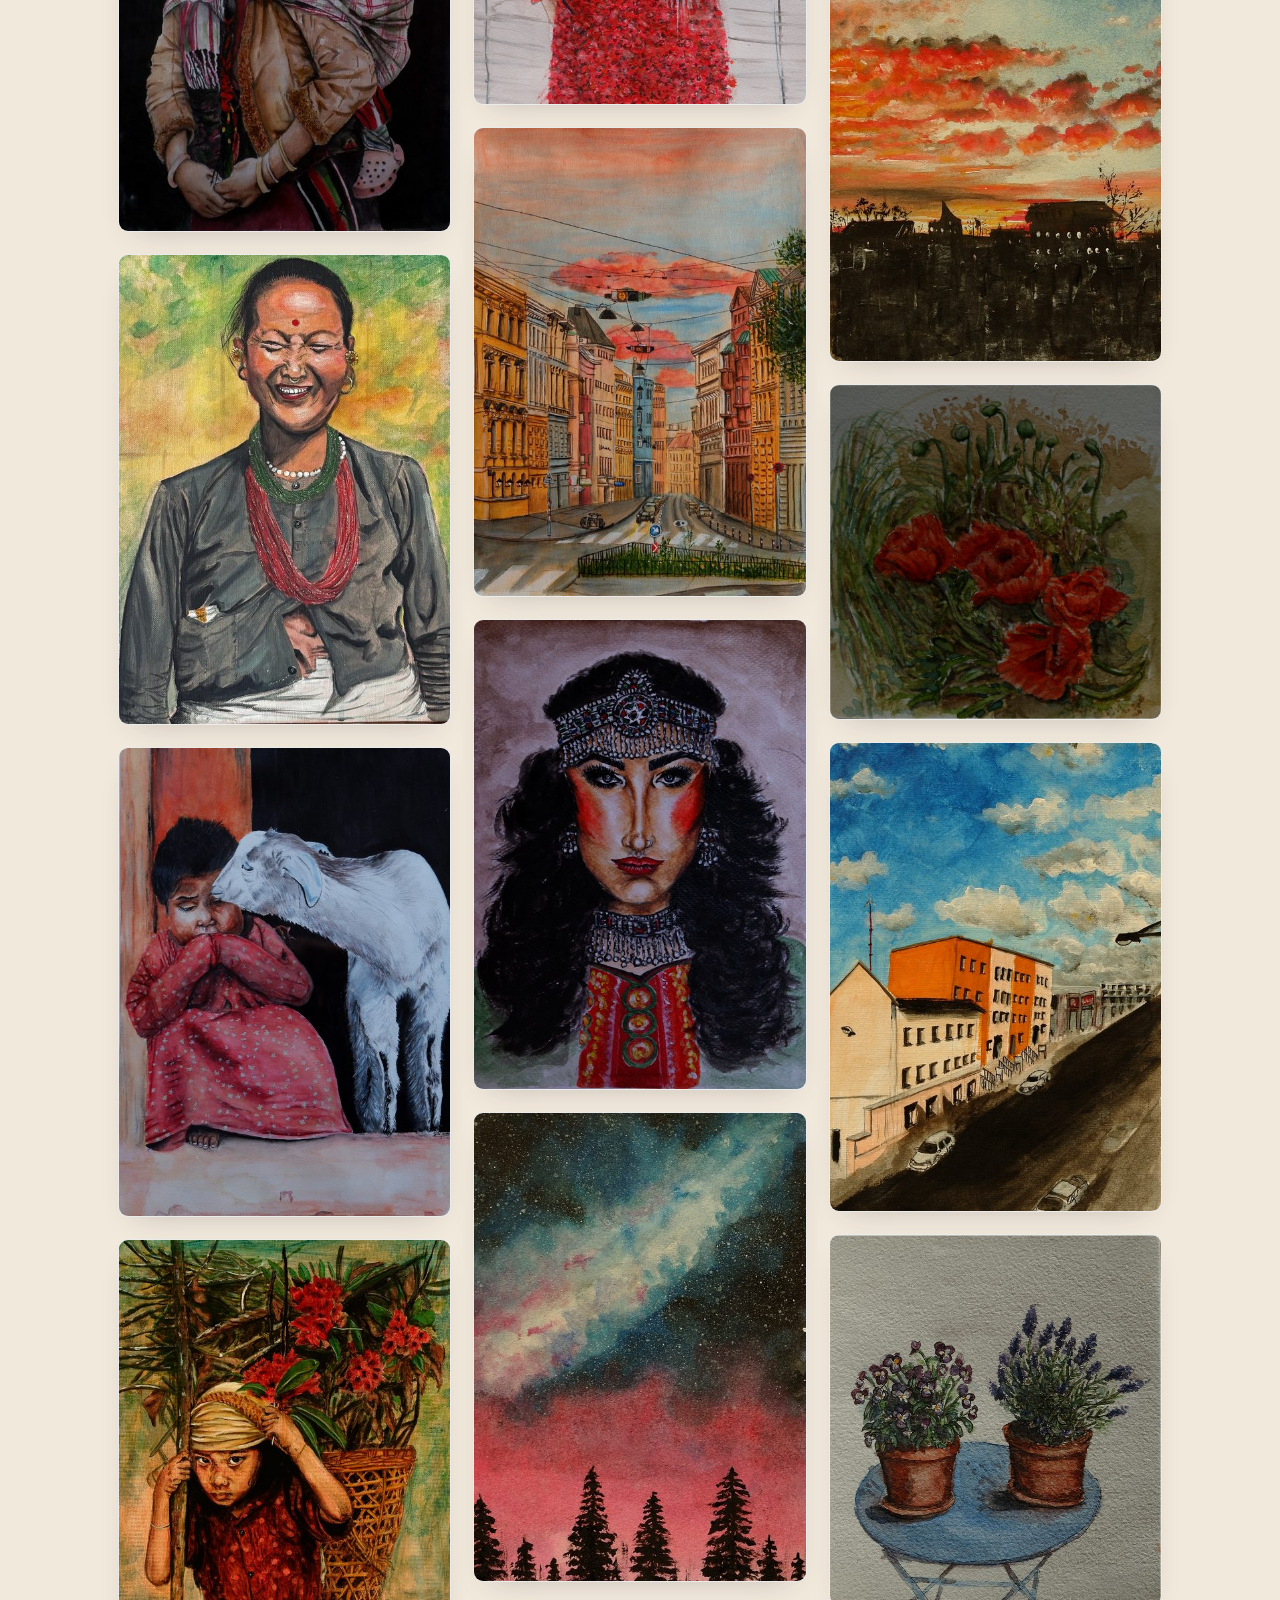
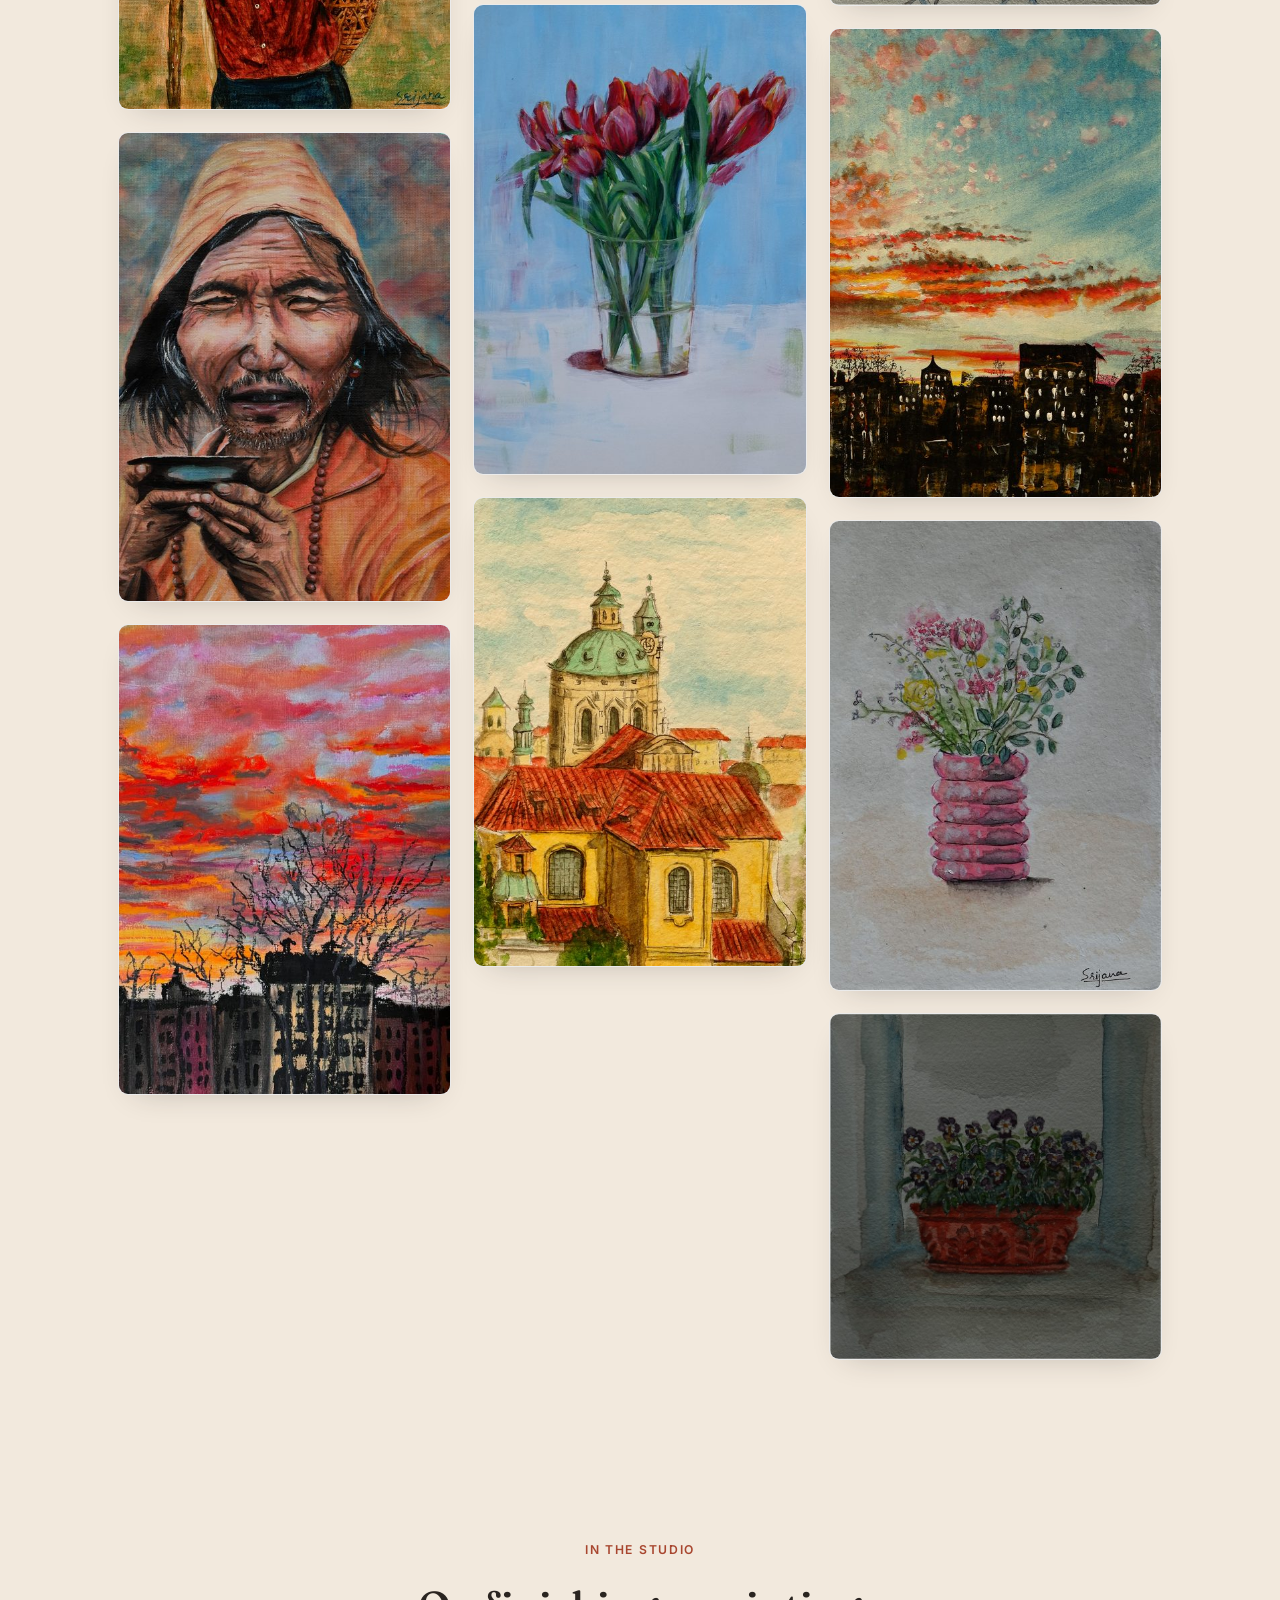
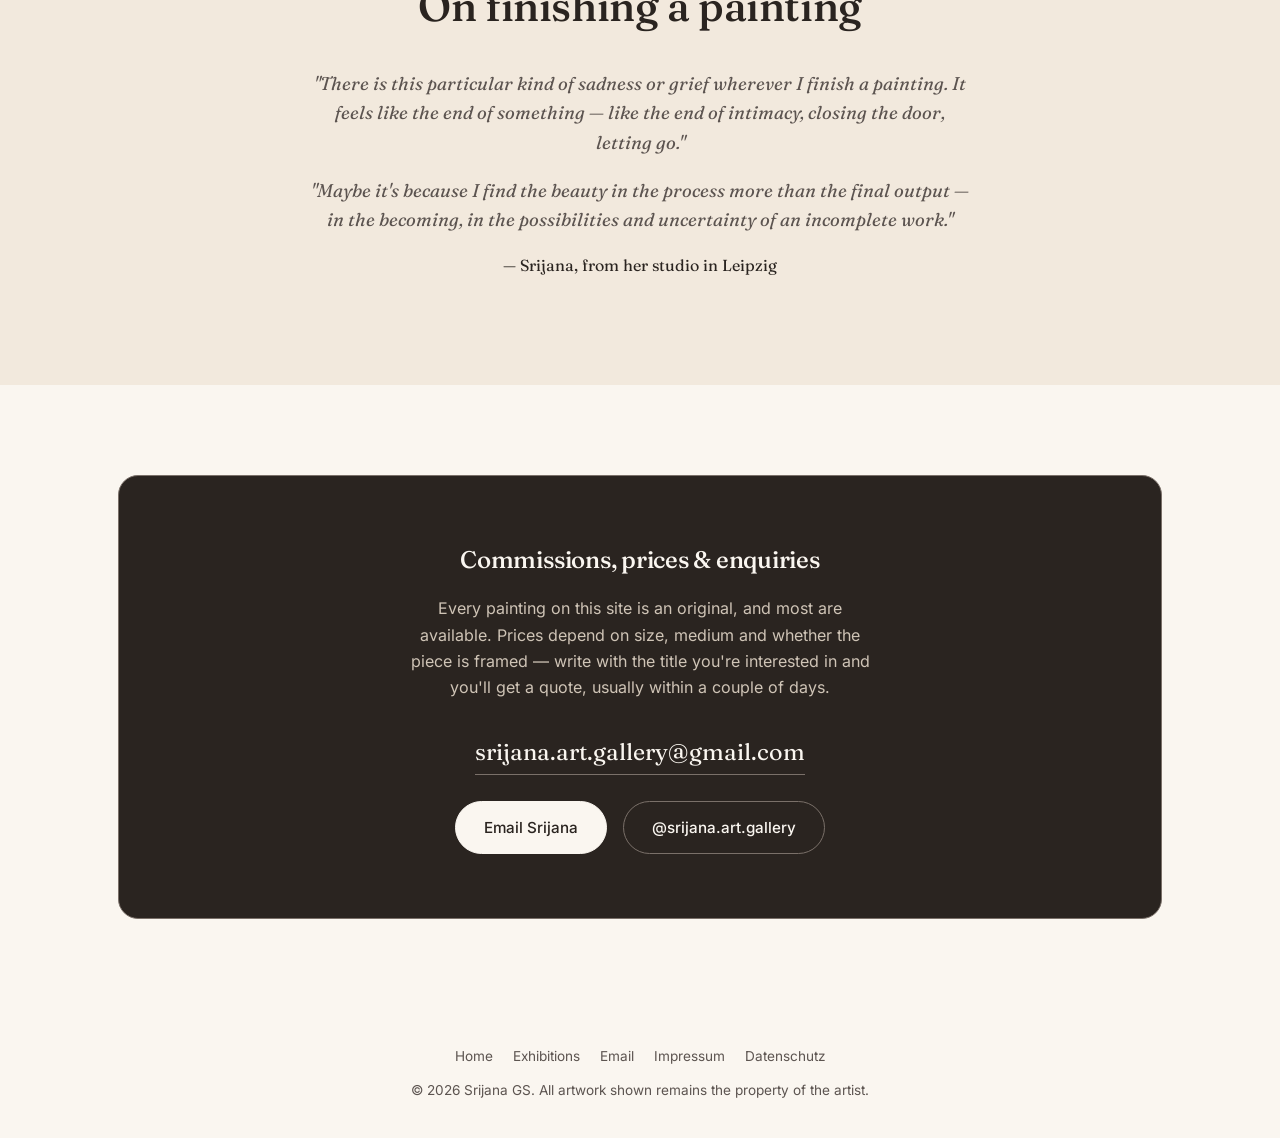
==== commit fc4c0b8f: "Use studio photo for About, extend journey to four countries" ====
--- a/index.html
+++ b/index.html
@@ -86,7 +86,7 @@
 <section id="about">
   <div class="wrap about-grid">
     <div class="about-portrait">
-      <img src="images/web/art1.jpg" width="1275" height="1800" alt="Watercolour portrait of a mother carrying her child on her back in a plaid woven wrap">
+      <img src="images/web/artist-studio.jpg" width="919" height="1400" alt="Srijana sitting on the floor of her Leipzig studio, palette in hand, working at the easel on the large portrait of the woman from Bhaktapur">
     </div>
     <div class="about-text">
       <div class="section-head" style="text-align:left; margin: 0 0 20px;">
@@ -99,7 +99,7 @@
       <p>One painting travelled with her from Thailand to Germany, and on to New Zealand before a PhD — carried along not because it was finished, but because, as she puts it, finishing a piece can feel like its own quiet grief. She&#x27;s currently based in Leipzig, Germany, still learning — most recently inspired by the work of painter Thomas Braun and a growing love for Impressionism.</p>
       <div class="about-facts">
         <div class="fact"><span class="num">25</span><span class="label">Works shown</span></div>
-        <div class="fact"><span class="num">Nepal → Leipzig</span><span class="label">Journey</span></div>
+        <div class="fact fact-wide"><span class="num">Nepal → Thailand → New Zealand → Germany</span><span class="label">Journey</span></div>
         <div class="fact"><span class="num">Self-taught</span><span class="label">Practice</span></div>
       </div>
     </div>
--- a/css/site.css
+++ b/css/site.css
@@ -908,3 +908,17 @@
     .lightbox-info p { margin: 0; max-width: none; }
     .lightbox-actions { justify-content: flex-start; }
   }
+
+  /* The journey is four place names long, so it drops to its own line under the
+     two short facts rather than squeezing them out of the row. */
+  .about-facts { gap: 22px 34px; }
+  .about-facts .fact { order: 1; }
+  .about-facts .fact-wide { order: 2; flex: 1 1 100%; min-width: 0; }
+  .fact-wide .num {
+    font-size: 1.06rem;
+    line-height: 1.45;
+    letter-spacing: 0;
+  }
+  @media (max-width: 540px) {
+    .fact-wide .num { font-size: 0.98rem; }
+  }
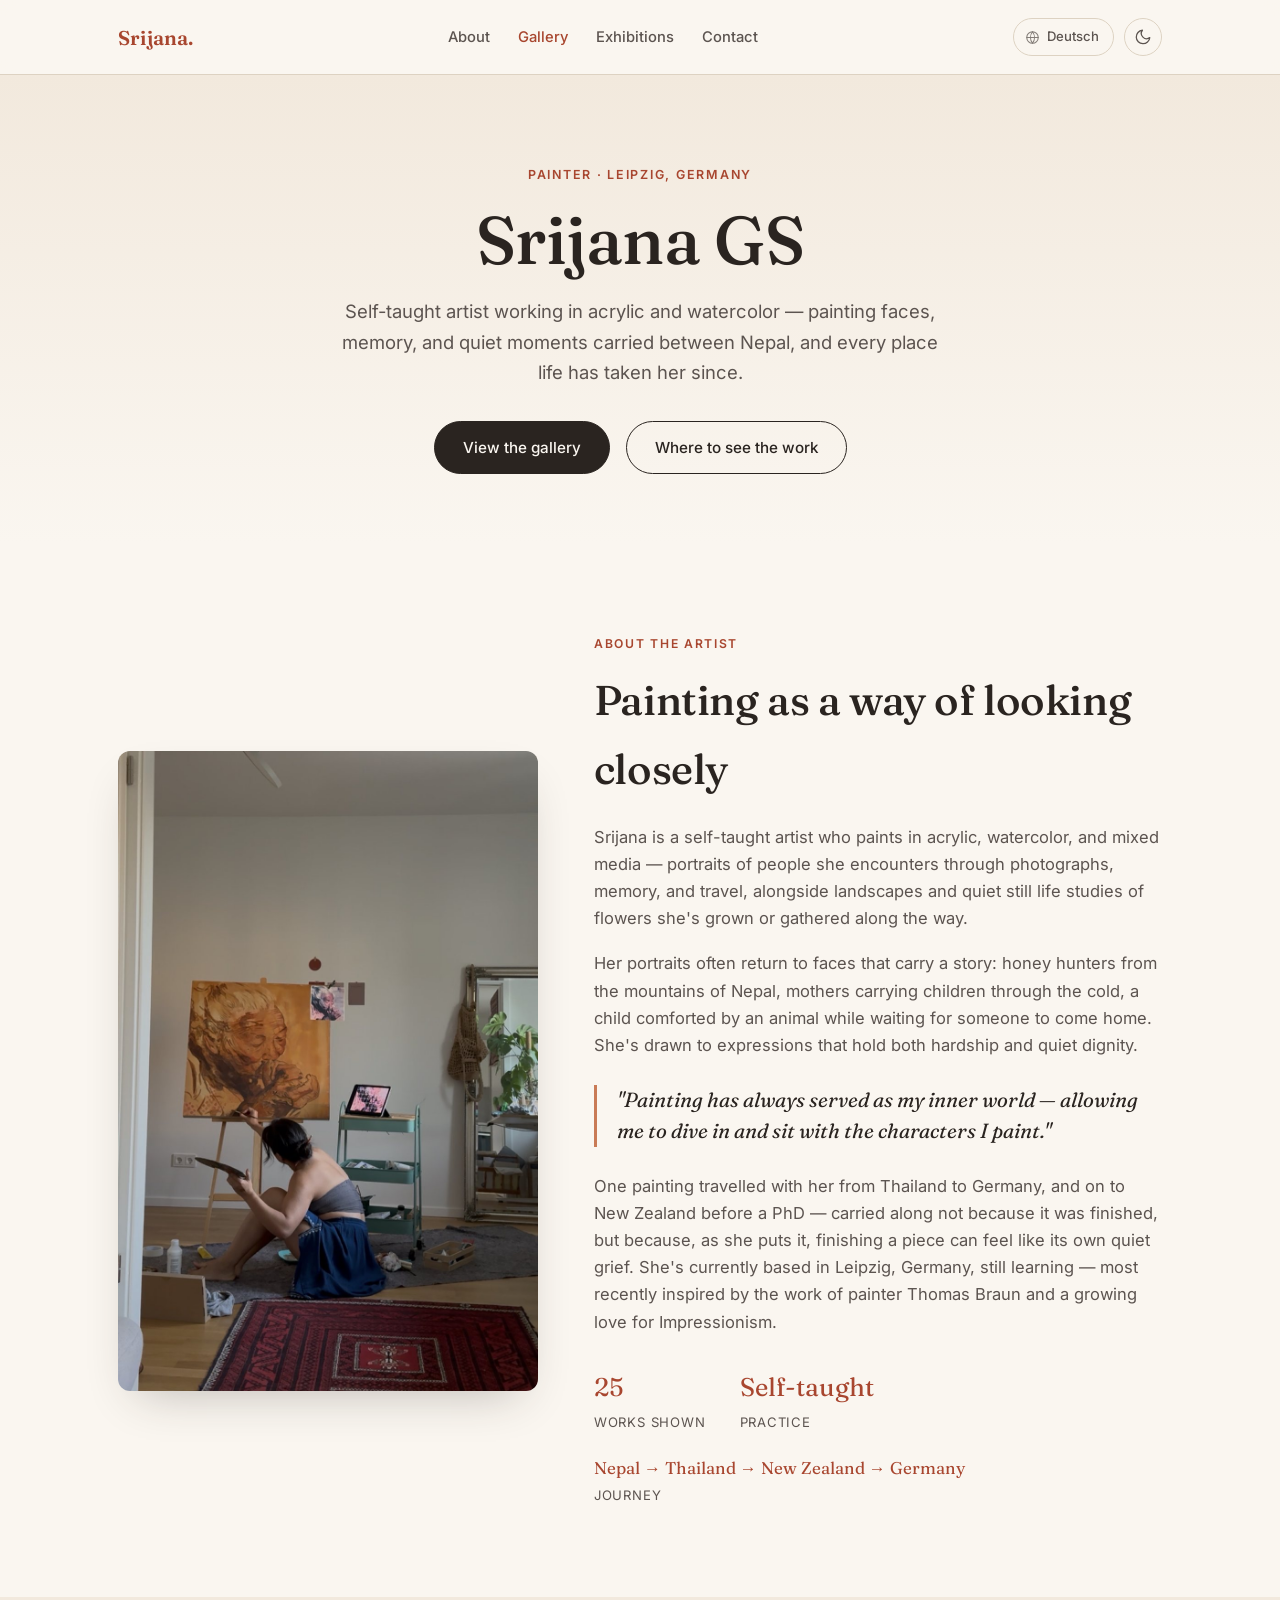
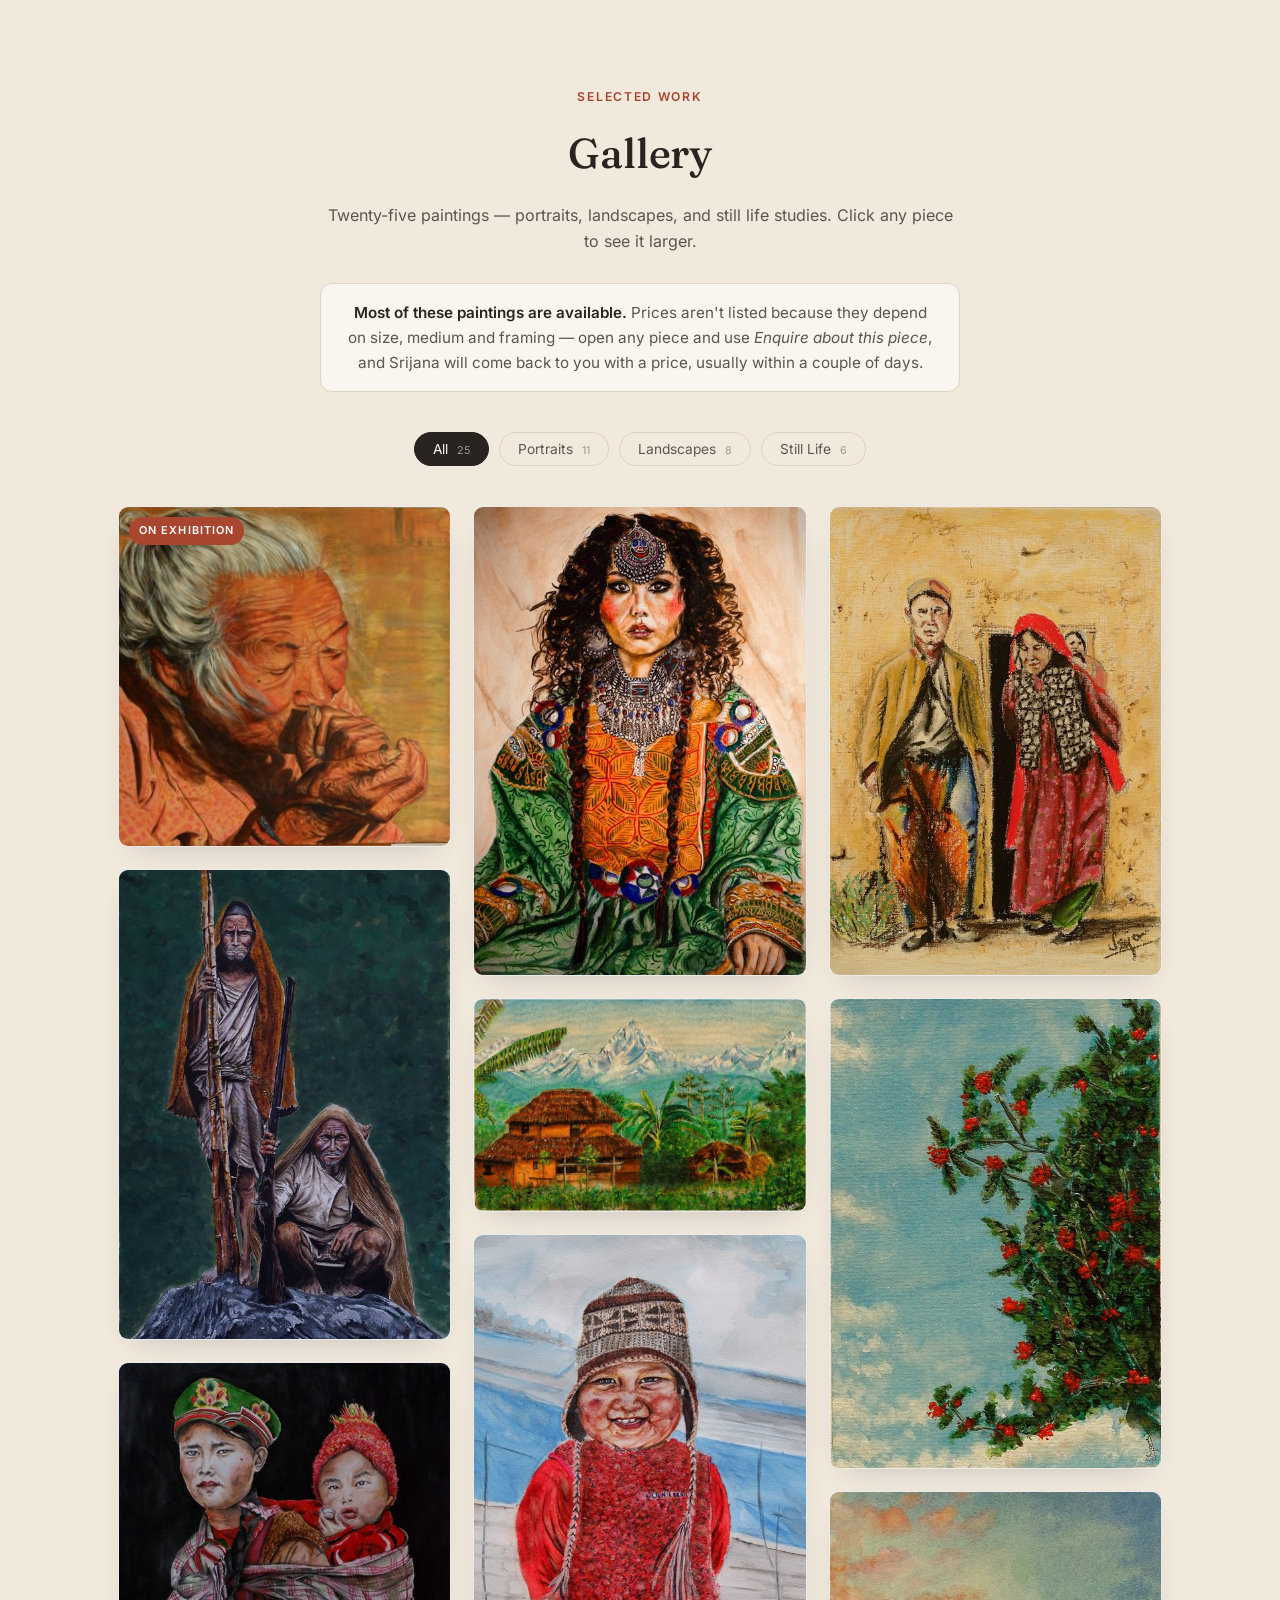
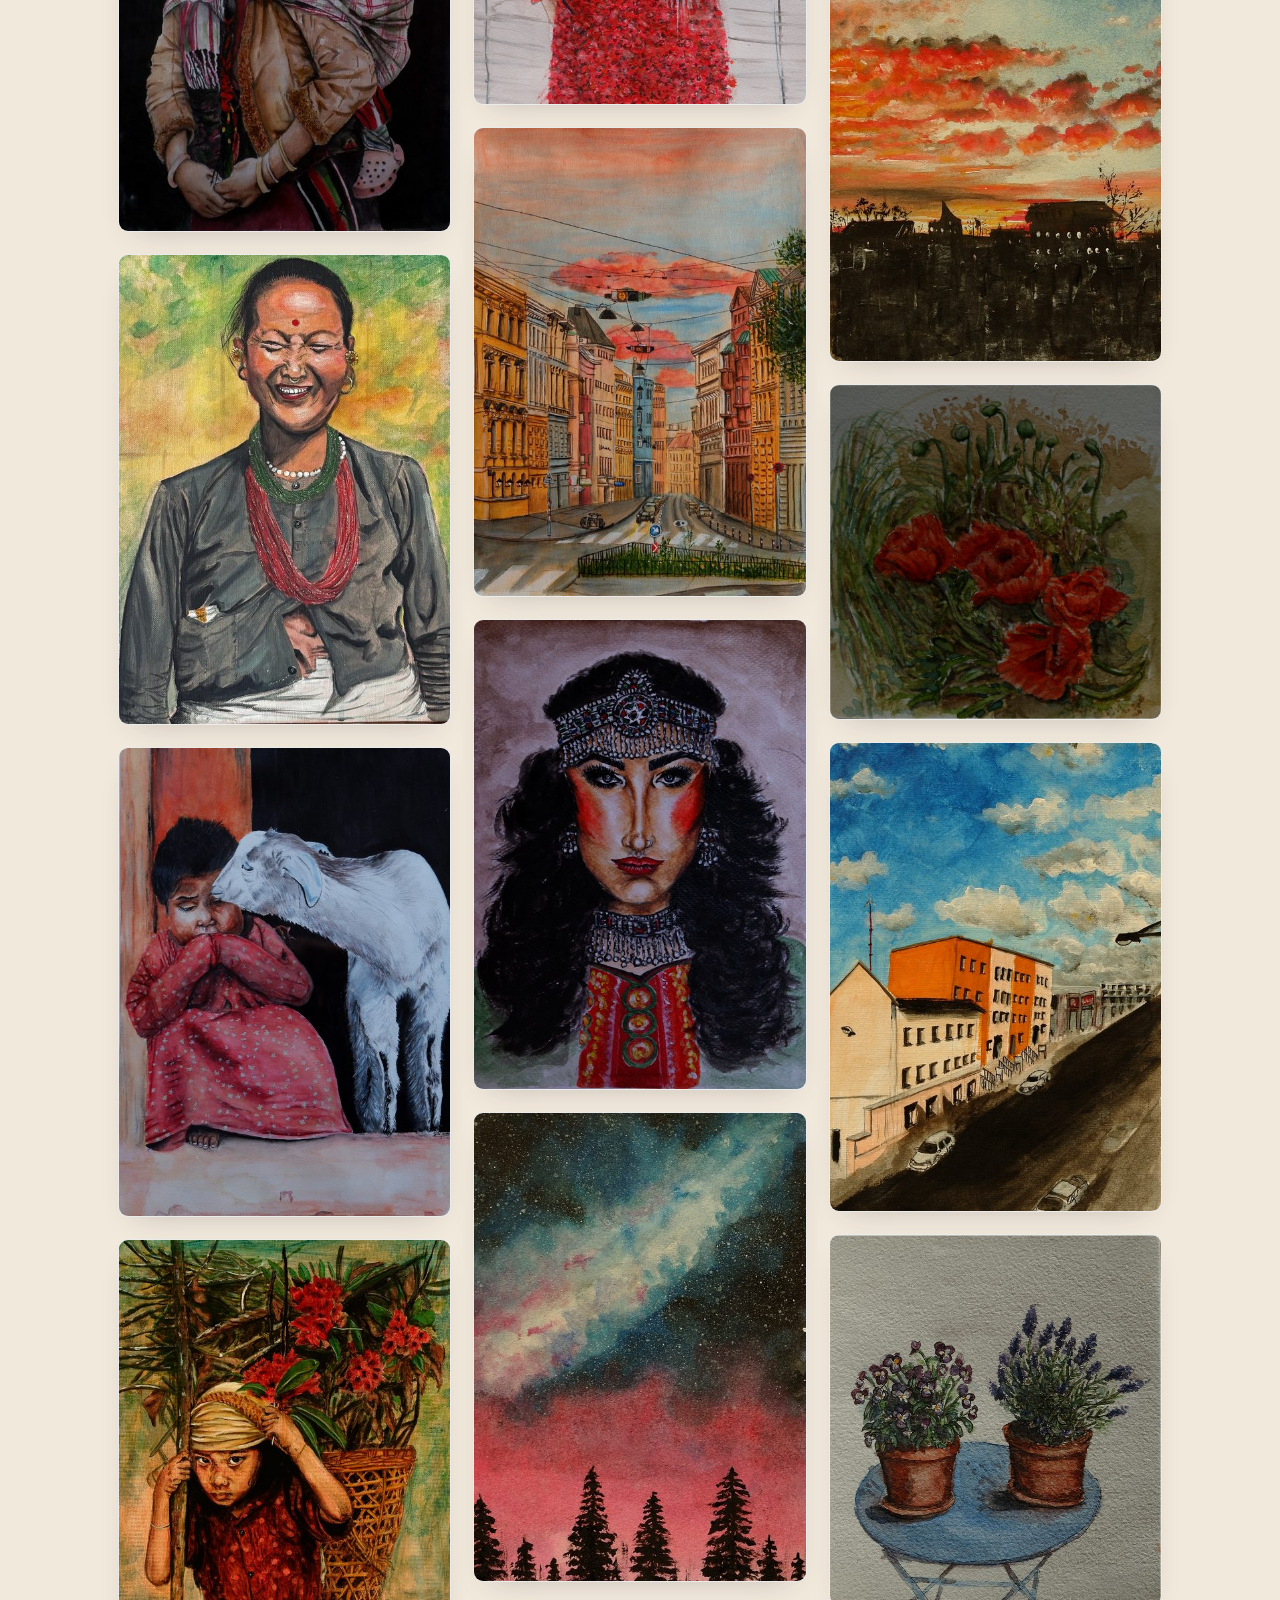
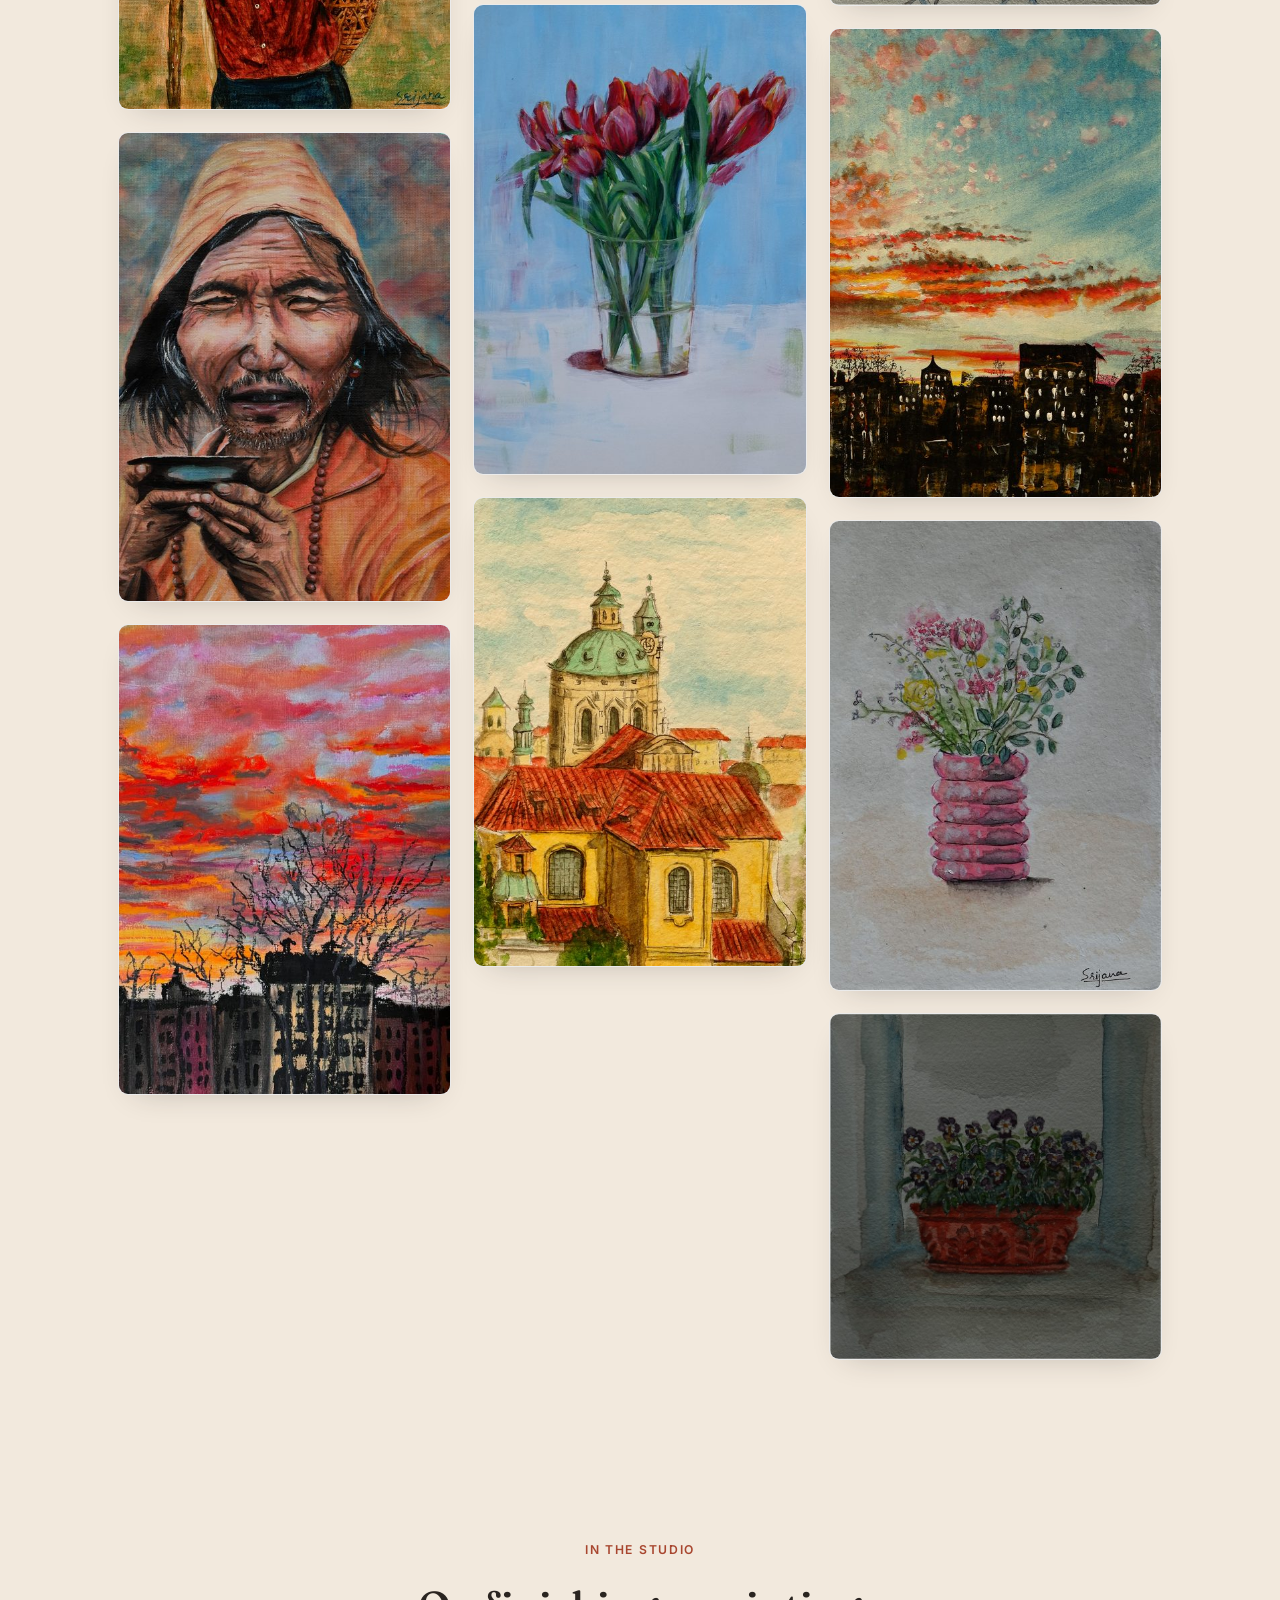
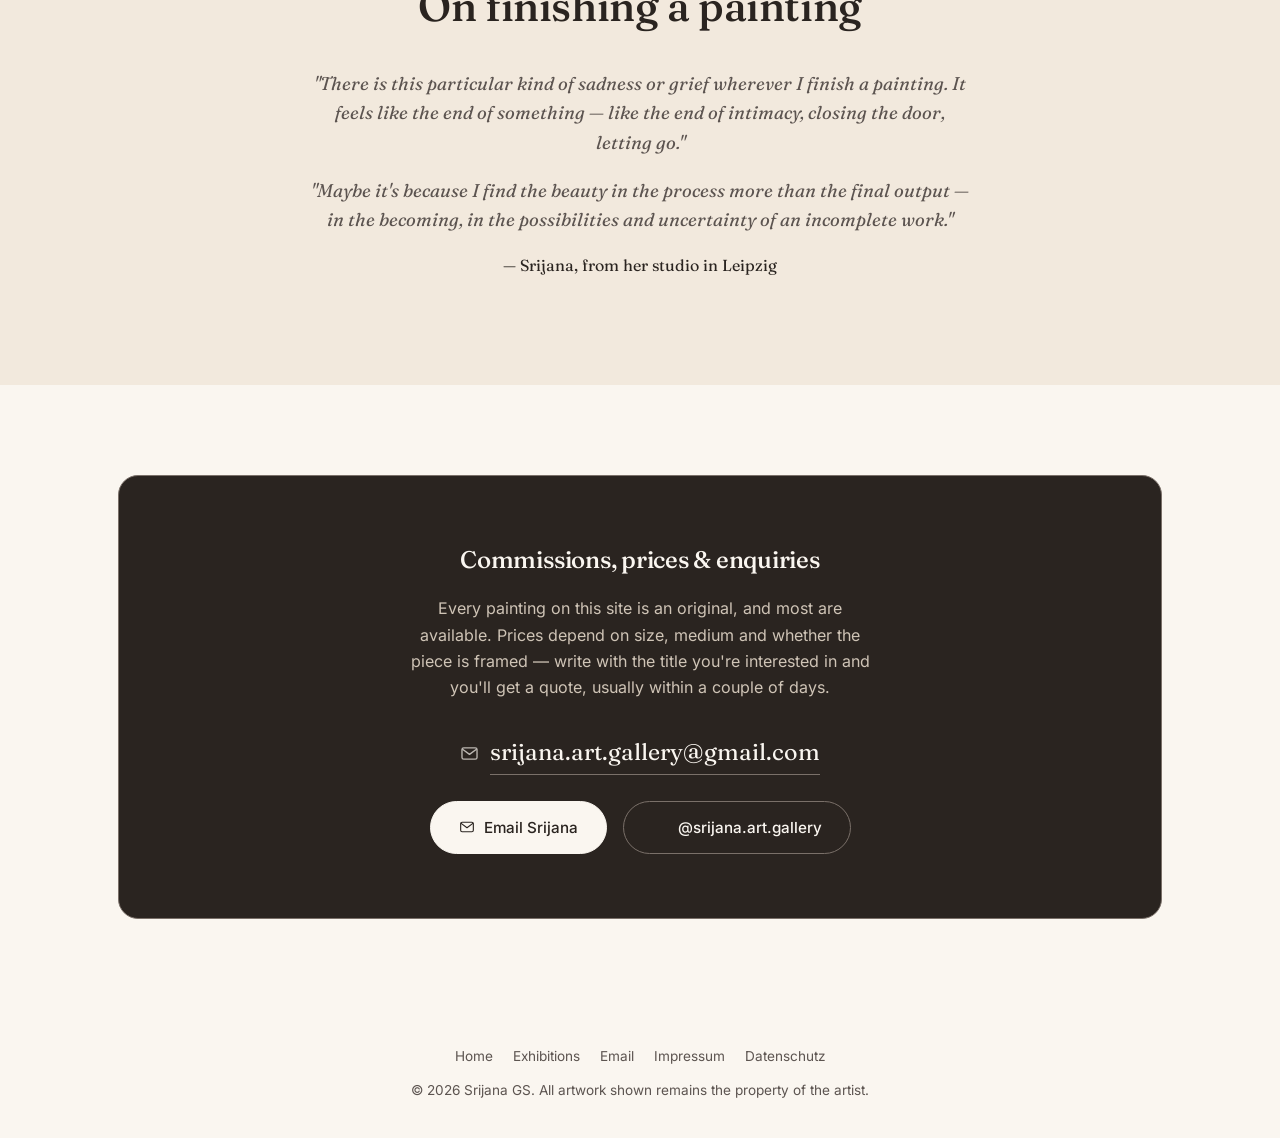
==== commit 5397ed5d: "Use official Instagram glyph in contact section; Remove redundant media, move masters out of the rep" ====
--- a/index.html
+++ b/index.html
@@ -423,10 +423,10 @@
     <div class="contact-box">
       <h2>Commissions, prices &amp; enquiries</h2>
       <p>Every painting on this site is an original, and most are available. Prices depend on size, medium and whether the piece is framed — write with the title you&#x27;re interested in and you&#x27;ll get a quote, usually within a couple of days.</p>
-      <a class="contact-email" href="mailto:srijana.art.gallery@gmail.com">srijana.art.gallery@gmail.com</a>
+      <a class="contact-email" href="mailto:srijana.art.gallery@gmail.com"><svg class="btn-ico" viewBox="0 0 24 24" fill="none" stroke="currentColor" stroke-width="1.7" stroke-linecap="round" stroke-linejoin="round" aria-hidden="true"><rect x="2.5" y="4.8" width="19" height="14.4" rx="2.2"></rect><path d="M3.2 6.6 12 13.1l8.8-6.5"></path></svg><span>srijana.art.gallery@gmail.com</span></a>
       <div class="contact-links">
-        <a href="mailto:srijana.art.gallery@gmail.com?subject=Painting%20enquiry" class="btn btn-solid">Email Srijana</a>
-        <a href="https://www.instagram.com/srijana.art.gallery/" target="_blank" rel="noopener" class="btn btn-outline">@srijana.art.gallery</a>
+        <a href="mailto:srijana.art.gallery@gmail.com?subject=Painting%20enquiry" class="btn btn-solid btn-ico-row"><svg class="btn-ico" viewBox="0 0 24 24" fill="none" stroke="currentColor" stroke-width="1.7" stroke-linecap="round" stroke-linejoin="round" aria-hidden="true"><rect x="2.5" y="4.8" width="19" height="14.4" rx="2.2"></rect><path d="M3.2 6.6 12 13.1l8.8-6.5"></path></svg>Email Srijana</a>
+        <a href="https://www.instagram.com/srijana.art.gallery/" target="_blank" rel="noopener" class="btn btn-outline btn-ico-row"><img class="btn-ico btn-ico-img" src="images/instagram-glyph-white.svg" alt="" width="17" height="17">@srijana.art.gallery</a>
       </div>
     </div>
   </div>
--- a/css/site.css
+++ b/css/site.css
@@ -589,11 +589,14 @@
     display: inline-block;
     margin: 0 0 26px;
     color: var(--panel-fg);
+    word-break: break-word;
+  }
+  .contact-email span {
     border-bottom: 1px solid var(--panel-border);
     padding-bottom: 3px;
-    word-break: break-word;
-  }
-  .contact-email:hover { color: var(--accent-soft); border-color: var(--accent-soft); text-decoration: none; }
+  }
+  .contact-email:hover { color: var(--accent-soft); text-decoration: none; }
+  .contact-email:hover span { border-color: var(--accent-soft); }
 
   /* ---------- Exhibition cards ---------- */
   .exh-list {
@@ -922,3 +925,41 @@
   @media (max-width: 540px) {
     .fact-wide .num { font-size: 0.98rem; }
   }
+
+  /* Two photographs read better side by side than dropped into a 3-column
+     masonry, where one column would sit empty. */
+  .photo-strip--pair {
+    column-count: initial;
+    display: grid;
+    grid-template-columns: repeat(2, 1fr);
+    gap: 22px;
+    max-width: 820px;
+    margin-left: auto;
+    margin-right: auto;
+    align-items: start;
+  }
+  .photo-strip--pair figure { margin: 0; }
+  @media (max-width: 640px) {
+    .photo-strip--pair { grid-template-columns: 1fr; gap: 14px; max-width: 420px; }
+  }
+
+  /* Icons on the contact buttons. Both are generic shapes, not brand marks. */
+  .btn-ico { width: 16px; height: 16px; flex: none; }
+  .btn-ico-row {
+    display: inline-flex;
+    align-items: center;
+    gap: 9px;
+  }
+  .contact-email {
+    display: inline-flex;
+    align-items: center;
+    gap: 11px;
+  }
+  .contact-email .btn-ico { width: 19px; height: 19px; opacity: 0.7; }
+  @media (max-width: 540px) {
+    .contact-email { gap: 8px; align-items: flex-start; }
+    .contact-email .btn-ico { width: 16px; height: 16px; margin-top: 4px; }
+  }
+
+  /* Meta's official glyph, used as-is: no filters, no recolouring. */
+  .btn-ico-img { width: 17px; height: 17px; display: block; }
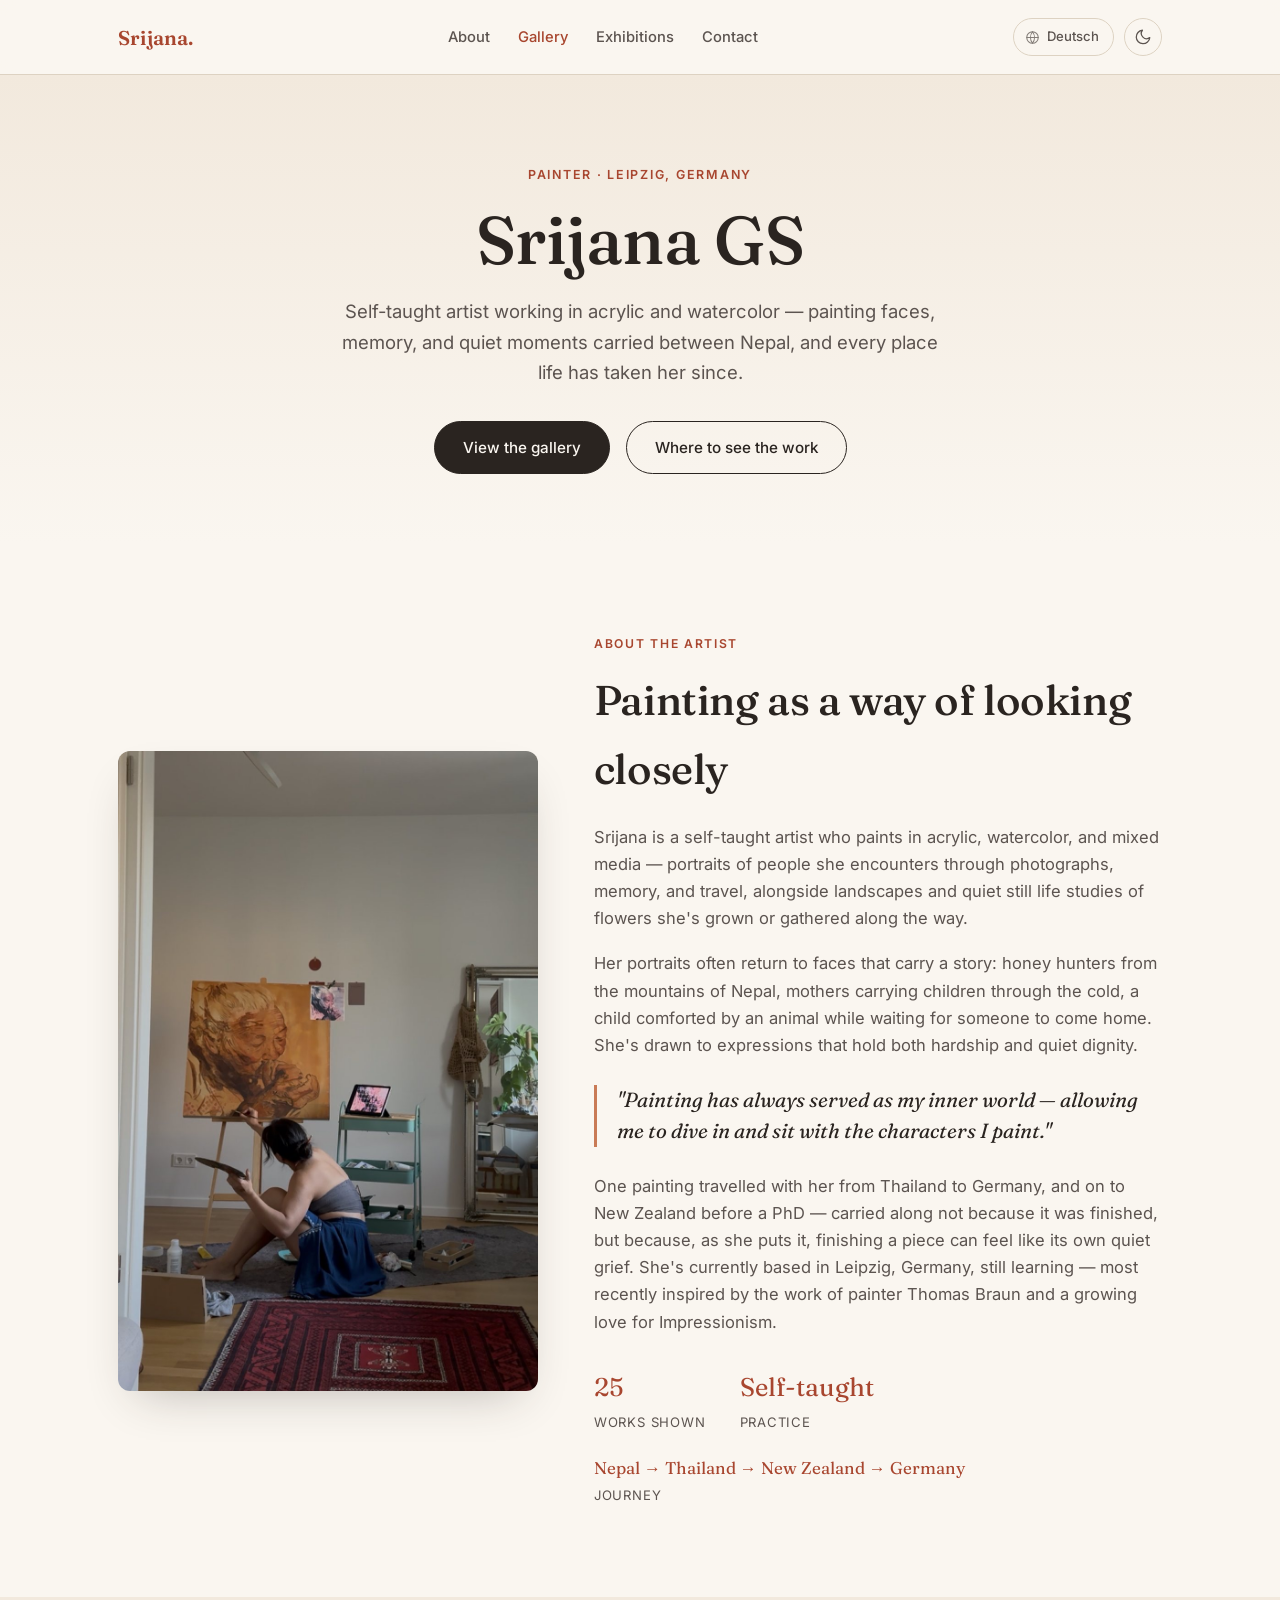
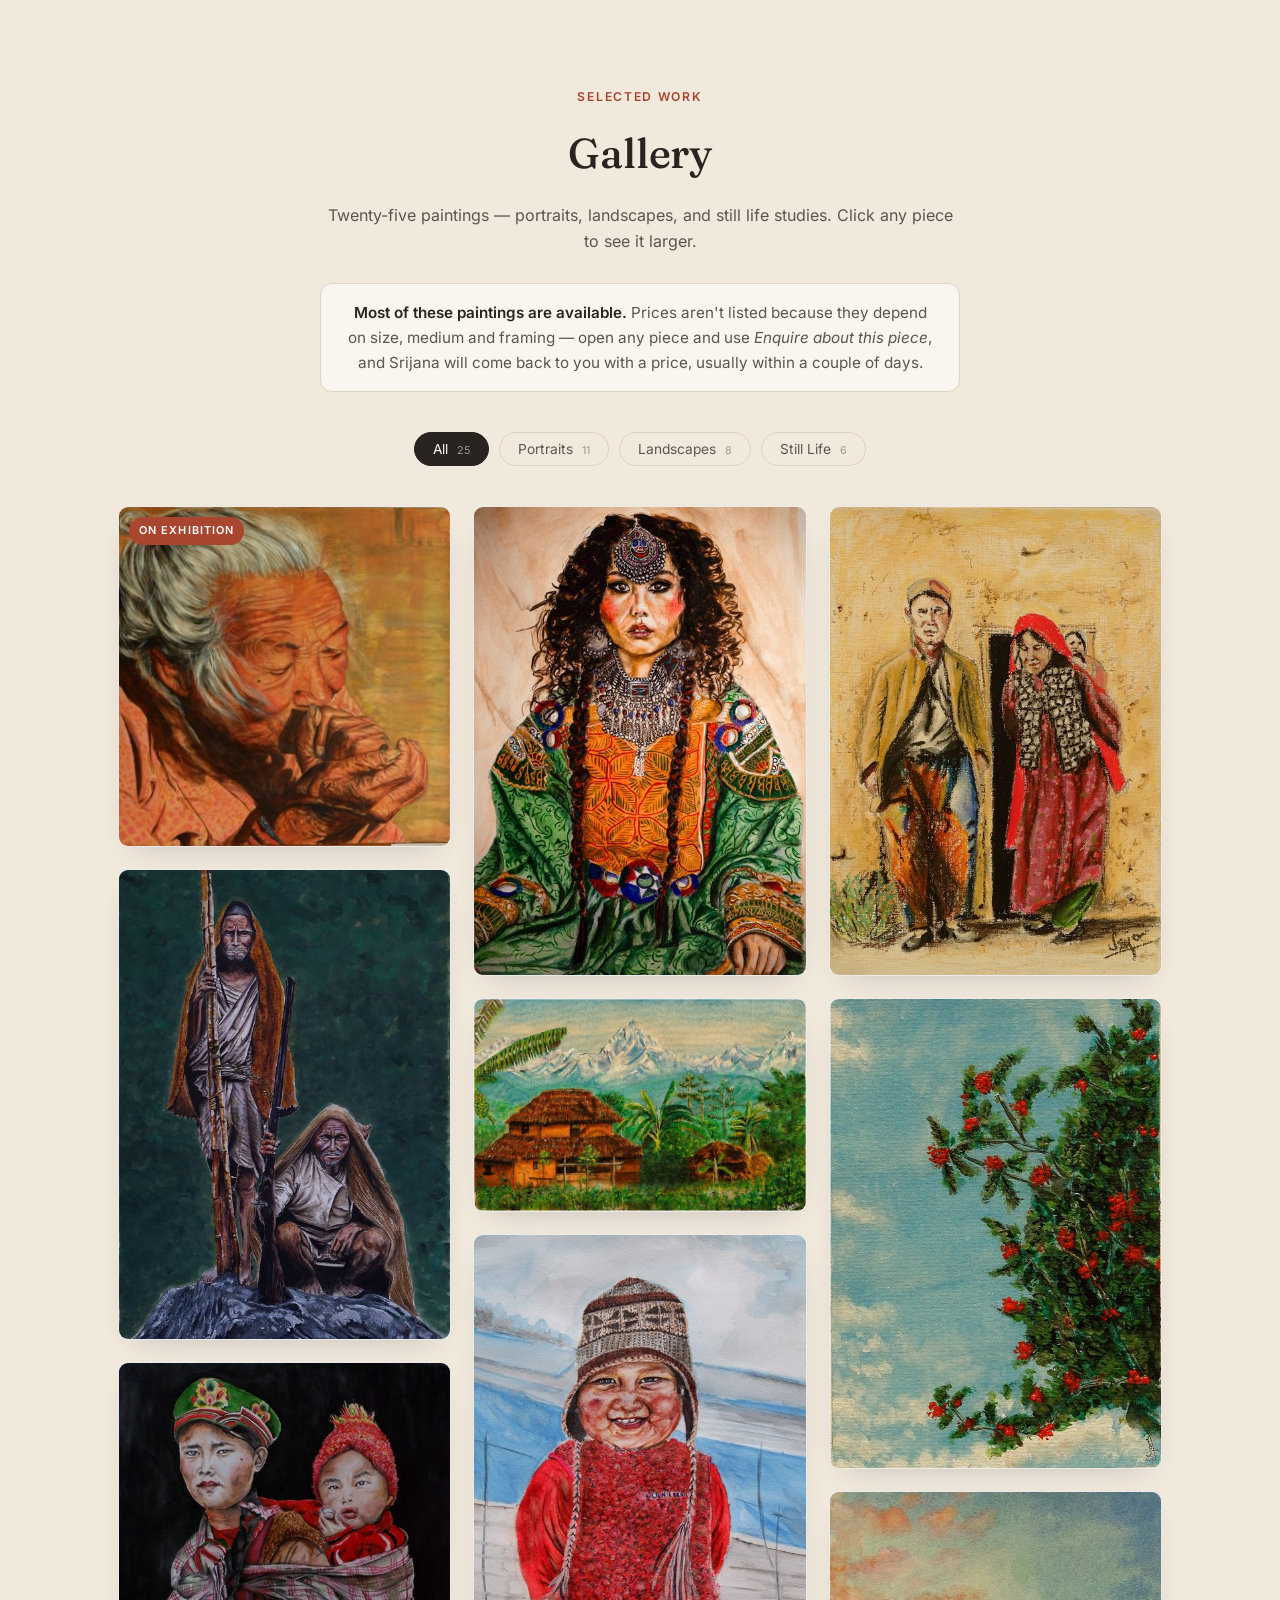
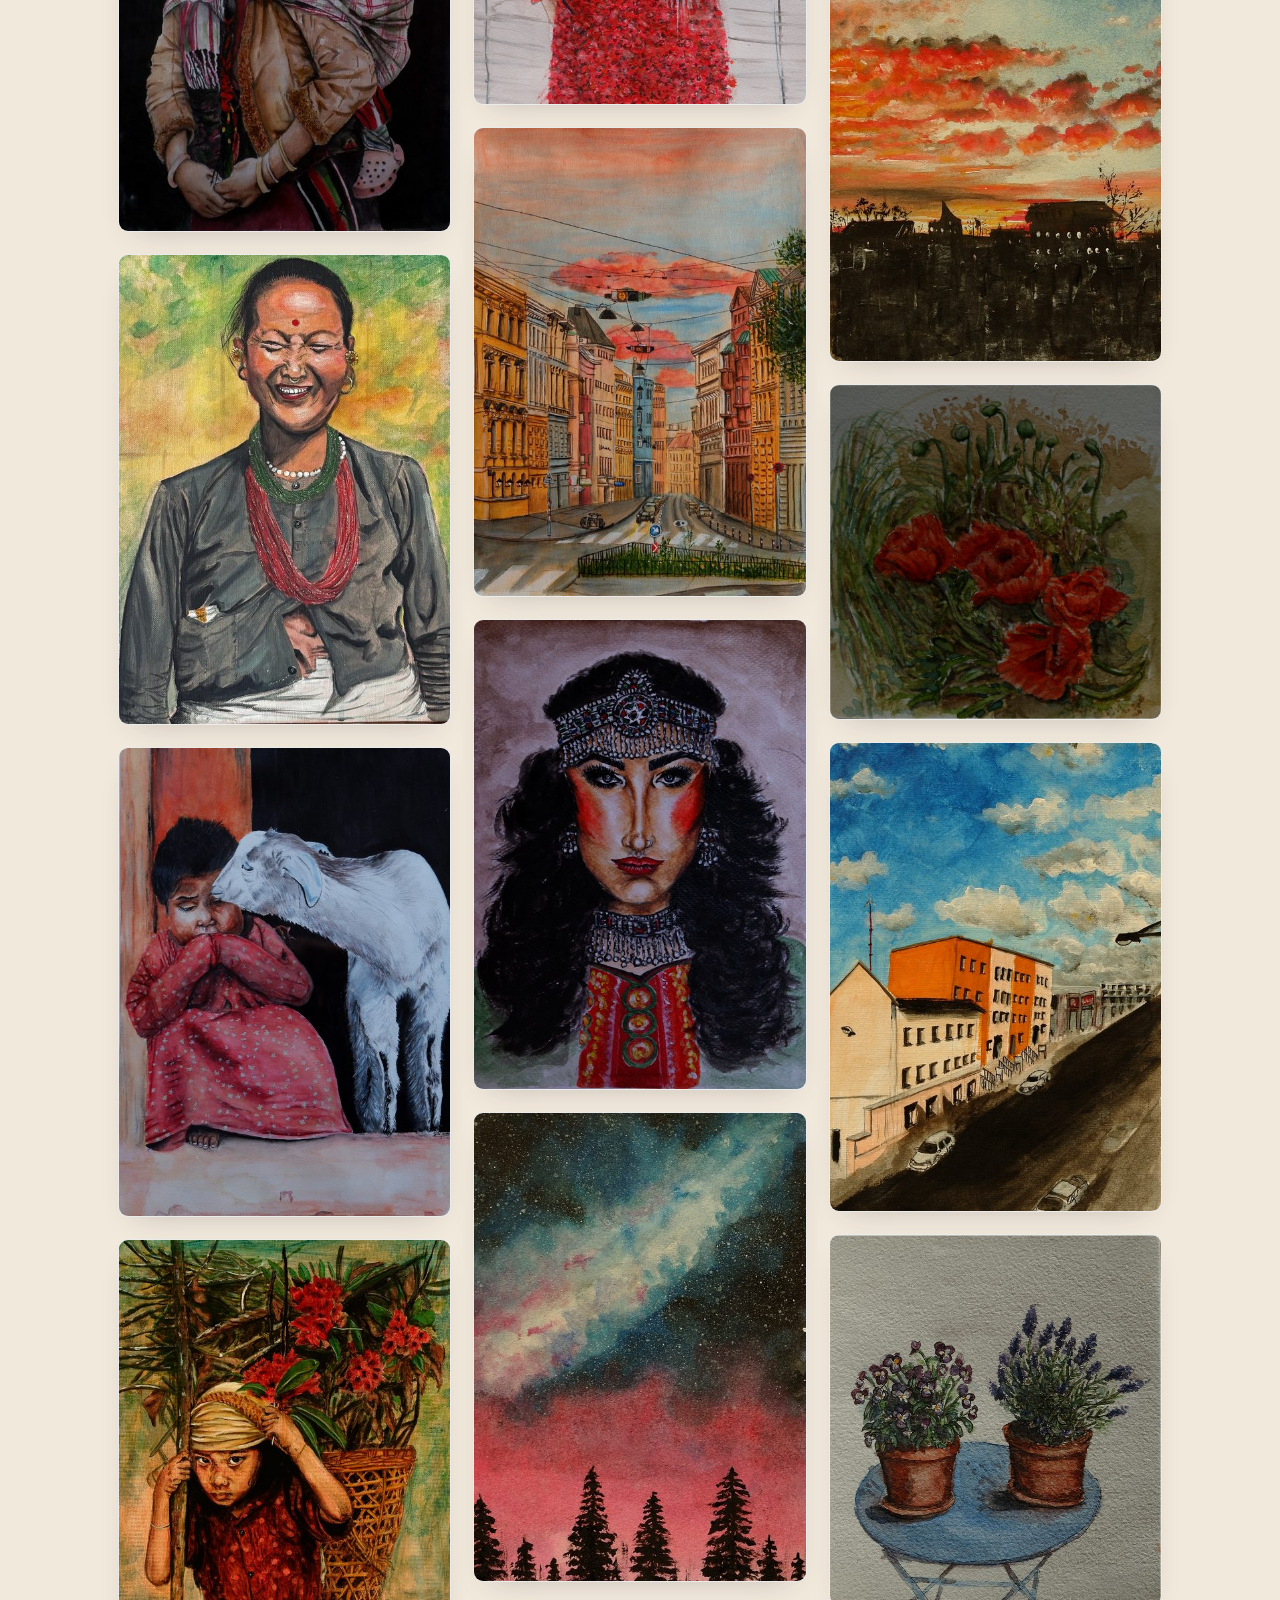
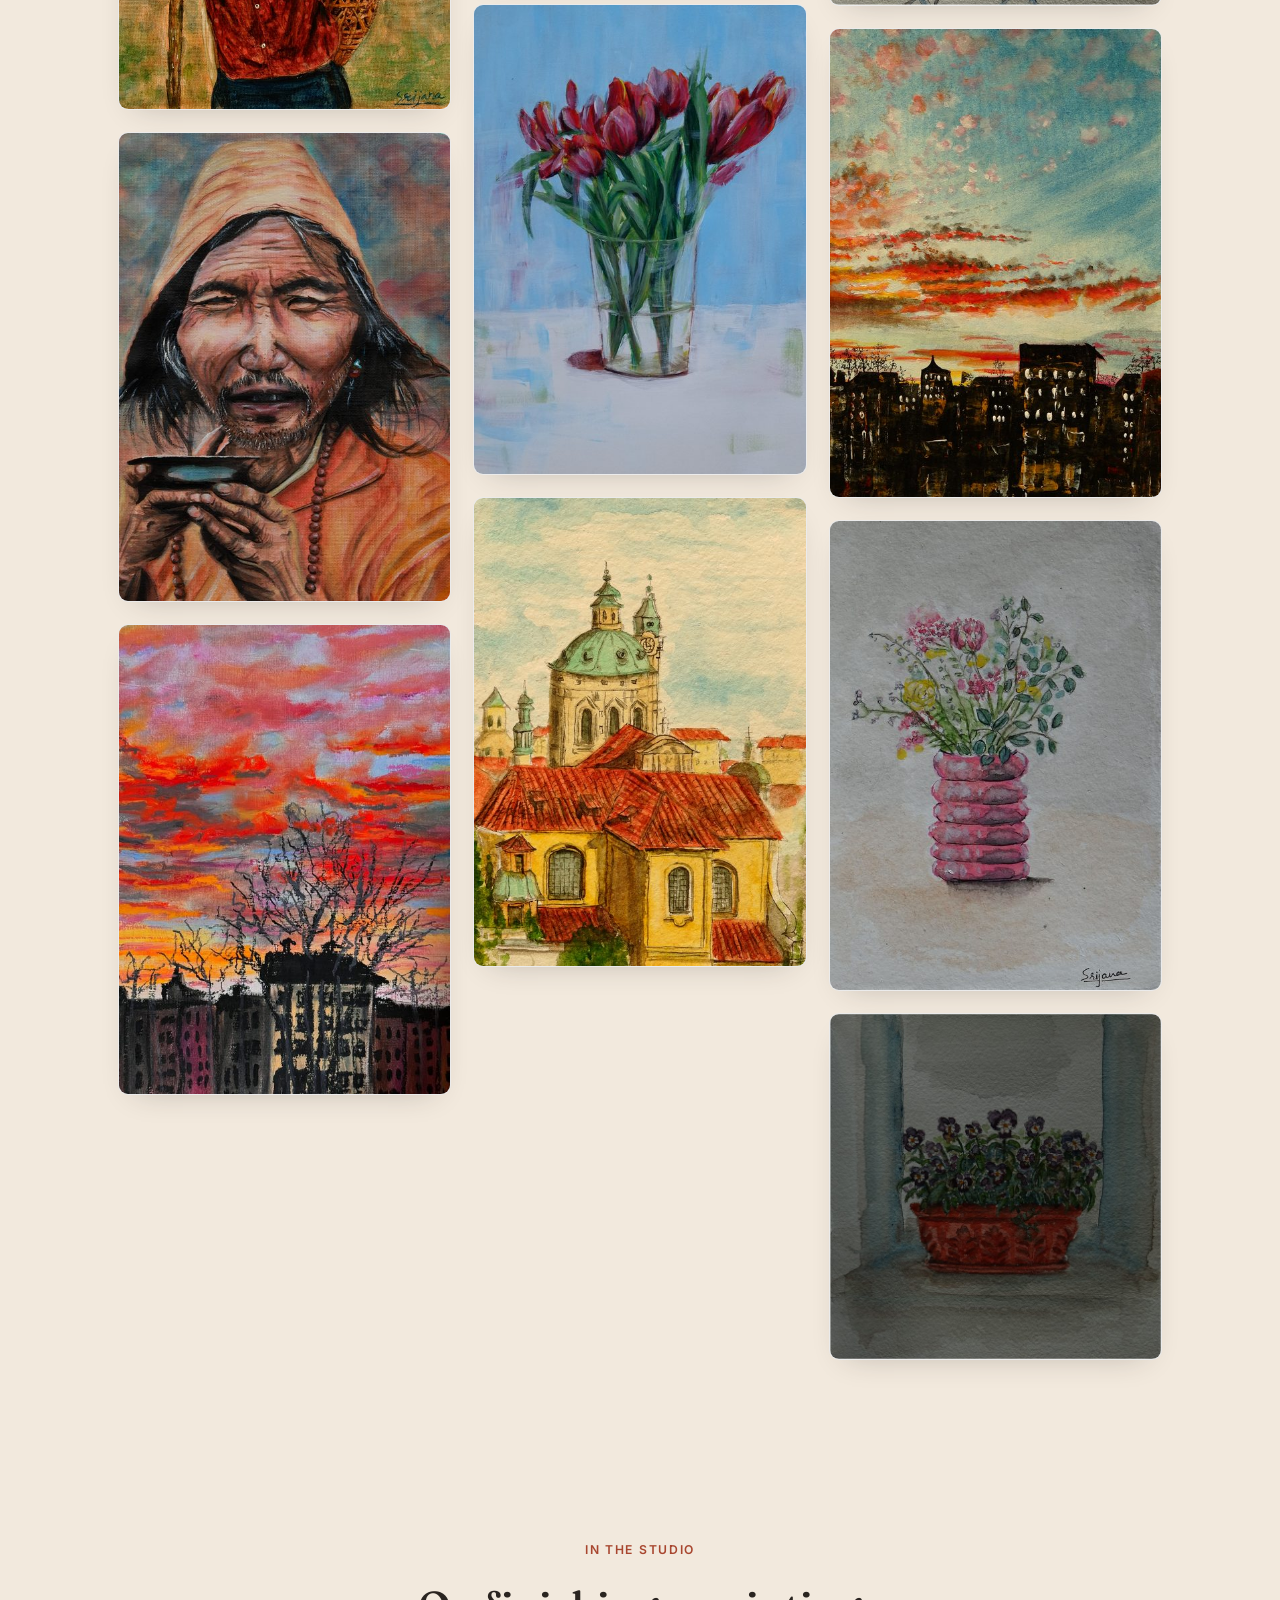
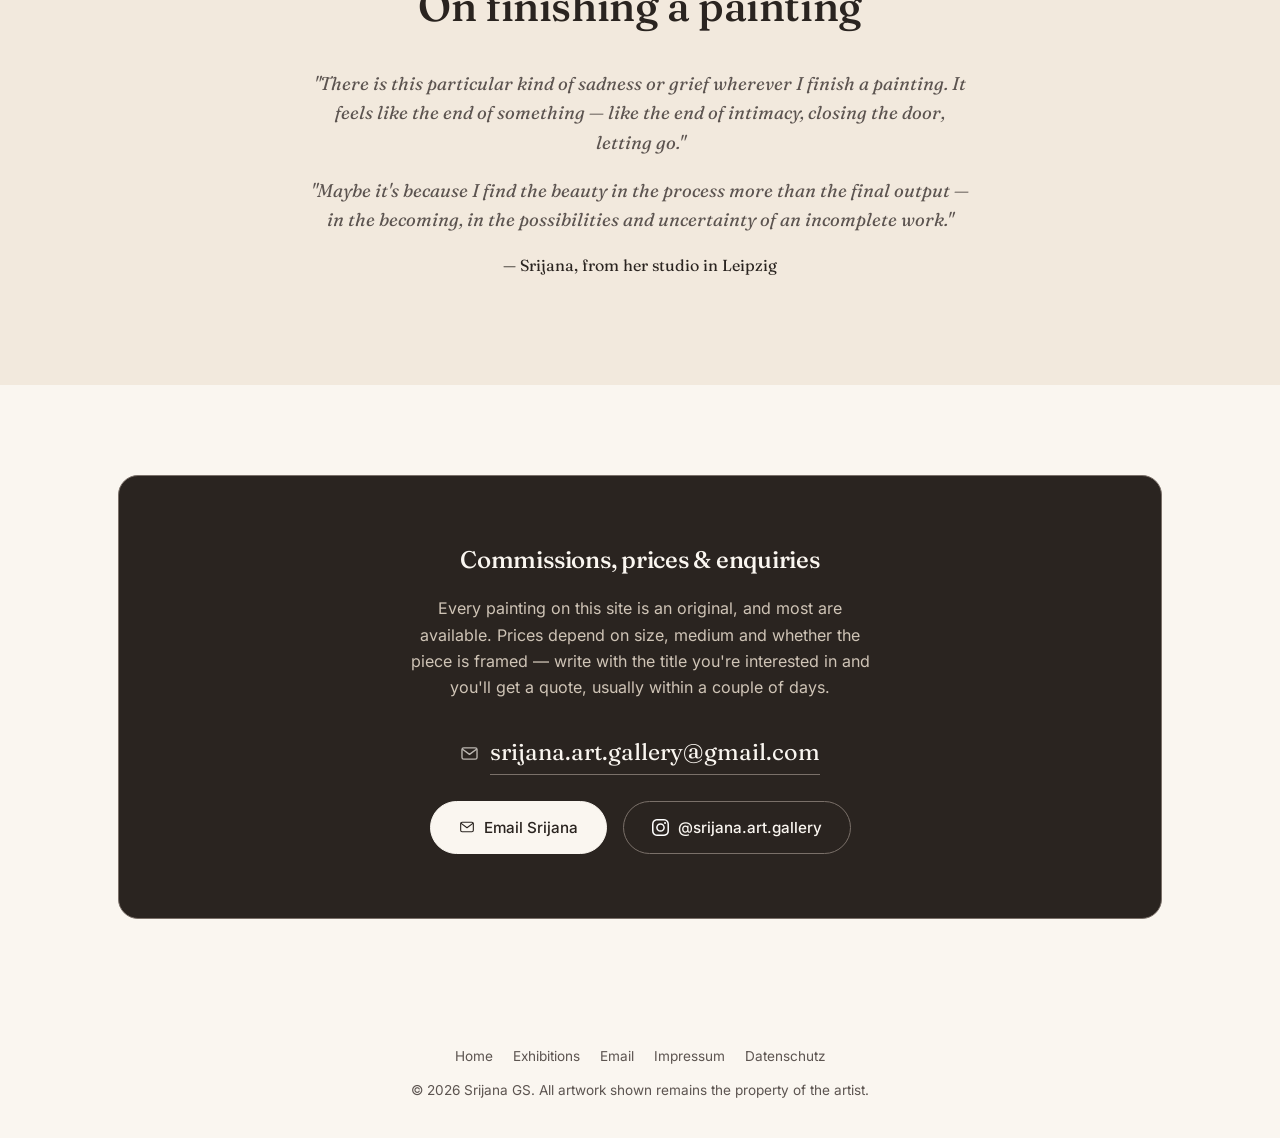
==== commit 95c72d5f: "Cache-bust stylesheet and set explicit SVG dimensions" ====
--- a/index.html
+++ b/index.html
@@ -13,7 +13,7 @@
 <meta property="og:type" content="website">
 <meta property="og:locale" content="en_GB">
 <meta property="og:image" content="https://srijana-art.github.io/images/thumbs/art25.jpg">
-<link rel="stylesheet" href="css/site.css">
+<link rel="stylesheet" href="css/site.css?v=f1073379">
 <link rel="preload" as="font" type="font/woff2" crossorigin href="fonts/inter-latin-wght-normal.woff2">
 <link rel="preload" as="font" type="font/woff2" crossorigin href="fonts/fraunces-latin-wght-normal.woff2">
 <meta name="theme-color" content="#faf6f0" media="(prefers-color-scheme: light)">
@@ -47,7 +47,7 @@
     <div class="nav-tools">
       <a class="lang-switch" href="de/index.html" hreflang="de" lang="de"
          title="Diese Seite auf Deutsch" aria-label="Diese Seite auf Deutsch">
-        <svg viewBox="0 0 24 24" fill="none" stroke="currentColor" stroke-width="1.7"
+        <svg width="15" height="15" viewBox="0 0 24 24" fill="none" stroke="currentColor" stroke-width="1.7"
              stroke-linecap="round" stroke-linejoin="round" aria-hidden="true">
           <circle cx="12" cy="12" r="9.2"></circle>
           <path d="M2.8 12h18.4M12 2.8a15 15 0 0 1 0 18.4M12 2.8a15 15 0 0 0 0 18.4"></path>
@@ -56,11 +56,11 @@
       </a>
       <button class="theme-toggle" id="theme-toggle" type="button"
               aria-label="Switch between light and dark mode" title="Switch between light and dark mode">
-        <svg class="icon-moon" viewBox="0 0 24 24" fill="none" stroke="currentColor" stroke-width="1.7"
+        <svg class="icon-moon" width="18" height="18" viewBox="0 0 24 24" fill="none" stroke="currentColor" stroke-width="1.7"
              stroke-linecap="round" stroke-linejoin="round" aria-hidden="true">
           <path d="M21 12.79A9 9 0 1 1 11.21 3 7 7 0 0 0 21 12.79z"></path>
         </svg>
-        <svg class="icon-sun" viewBox="0 0 24 24" fill="none" stroke="currentColor" stroke-width="1.7"
+        <svg class="icon-sun" width="18" height="18" viewBox="0 0 24 24" fill="none" stroke="currentColor" stroke-width="1.7"
              stroke-linecap="round" stroke-linejoin="round" aria-hidden="true">
           <circle cx="12" cy="12" r="4.2"></circle>
           <path d="M12 1.6v2.4M12 20v2.4M4.2 4.2l1.7 1.7M18.1 18.1l1.7 1.7M1.6 12h2.4M20 12h2.4M4.2 19.8l1.7-1.7M18.1 5.9l1.7-1.7"></path>
@@ -423,9 +423,9 @@
     <div class="contact-box">
       <h2>Commissions, prices &amp; enquiries</h2>
       <p>Every painting on this site is an original, and most are available. Prices depend on size, medium and whether the piece is framed — write with the title you&#x27;re interested in and you&#x27;ll get a quote, usually within a couple of days.</p>
-      <a class="contact-email" href="mailto:srijana.art.gallery@gmail.com"><svg class="btn-ico" viewBox="0 0 24 24" fill="none" stroke="currentColor" stroke-width="1.7" stroke-linecap="round" stroke-linejoin="round" aria-hidden="true"><rect x="2.5" y="4.8" width="19" height="14.4" rx="2.2"></rect><path d="M3.2 6.6 12 13.1l8.8-6.5"></path></svg><span>srijana.art.gallery@gmail.com</span></a>
+      <a class="contact-email" href="mailto:srijana.art.gallery@gmail.com"><svg class="btn-ico" width="16" height="16" viewBox="0 0 24 24" fill="none" stroke="currentColor" stroke-width="1.7" stroke-linecap="round" stroke-linejoin="round" aria-hidden="true"><rect x="2.5" y="4.8" width="19" height="14.4" rx="2.2"></rect><path d="M3.2 6.6 12 13.1l8.8-6.5"></path></svg><span>srijana.art.gallery@gmail.com</span></a>
       <div class="contact-links">
-        <a href="mailto:srijana.art.gallery@gmail.com?subject=Painting%20enquiry" class="btn btn-solid btn-ico-row"><svg class="btn-ico" viewBox="0 0 24 24" fill="none" stroke="currentColor" stroke-width="1.7" stroke-linecap="round" stroke-linejoin="round" aria-hidden="true"><rect x="2.5" y="4.8" width="19" height="14.4" rx="2.2"></rect><path d="M3.2 6.6 12 13.1l8.8-6.5"></path></svg>Email Srijana</a>
+        <a href="mailto:srijana.art.gallery@gmail.com?subject=Painting%20enquiry" class="btn btn-solid btn-ico-row"><svg class="btn-ico" width="16" height="16" viewBox="0 0 24 24" fill="none" stroke="currentColor" stroke-width="1.7" stroke-linecap="round" stroke-linejoin="round" aria-hidden="true"><rect x="2.5" y="4.8" width="19" height="14.4" rx="2.2"></rect><path d="M3.2 6.6 12 13.1l8.8-6.5"></path></svg>Email Srijana</a>
         <a href="https://www.instagram.com/srijana.art.gallery/" target="_blank" rel="noopener" class="btn btn-outline btn-ico-row"><img class="btn-ico btn-ico-img" src="images/instagram-glyph-white.svg" alt="" width="17" height="17">@srijana.art.gallery</a>
       </div>
     </div>
--- a/css/site.css
+++ b/css/site.css
@@ -785,7 +785,7 @@
     transition: border-color 0.15s ease, color 0.15s ease;
     -webkit-tap-highlight-color: transparent;
   }
-  .lang-switch svg { width: 15px; height: 15px; flex: none; opacity: 0.75; }
+  .lang-switch svg { width: 15px; height: 15px; flex: none; display: block; opacity: 0.75; }
   .lang-switch:hover { border-color: var(--accent-soft); color: var(--accent); text-decoration: none; }
   .lang-switch:focus-visible { outline: 2px solid var(--accent); outline-offset: 2px; }
 
@@ -869,7 +869,7 @@
     transition: border-color 0.15s ease, color 0.15s ease;
     -webkit-tap-highlight-color: transparent;
   }
-  .lang-switch svg { width: 15px; height: 15px; flex: none; opacity: 0.75; }
+  .lang-switch svg { width: 15px; height: 15px; flex: none; display: block; opacity: 0.75; }
   .lang-switch:hover { border-color: var(--accent-soft); color: var(--accent); text-decoration: none; }
   .lang-switch:focus-visible { outline: 2px solid var(--accent); outline-offset: 2px; }
 
@@ -944,7 +944,10 @@
   }
 
   /* Icons on the contact buttons. Both are generic shapes, not brand marks. */
-  .btn-ico { width: 16px; height: 16px; flex: none; }
+  /* display:block and flex:none matter here: an inline <svg> that is a flex
+     item is sized from its intrinsic ratio in WebKit, which blows up when the
+     width/height attributes are missing. They are now set in the markup too. */
+  .btn-ico { width: 16px; height: 16px; flex: none; display: block; }
   .btn-ico-row {
     display: inline-flex;
     align-items: center;
